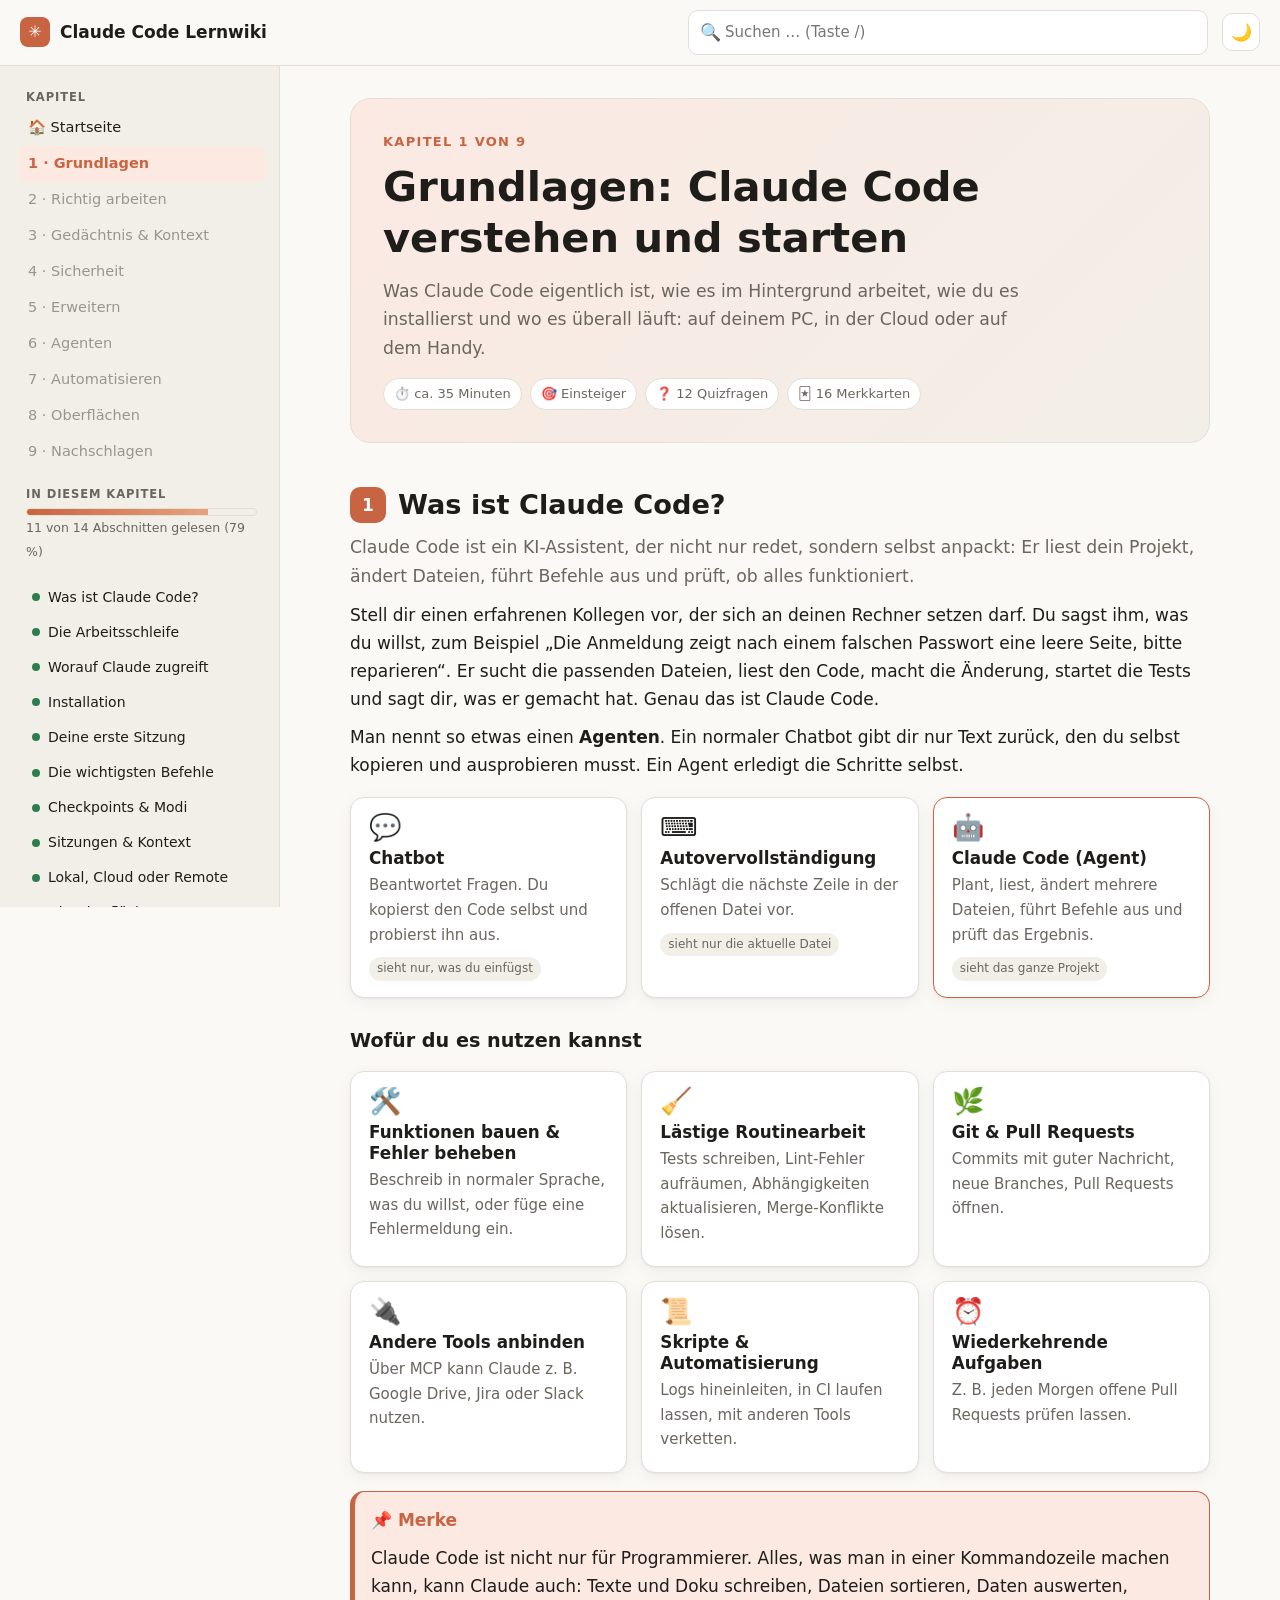
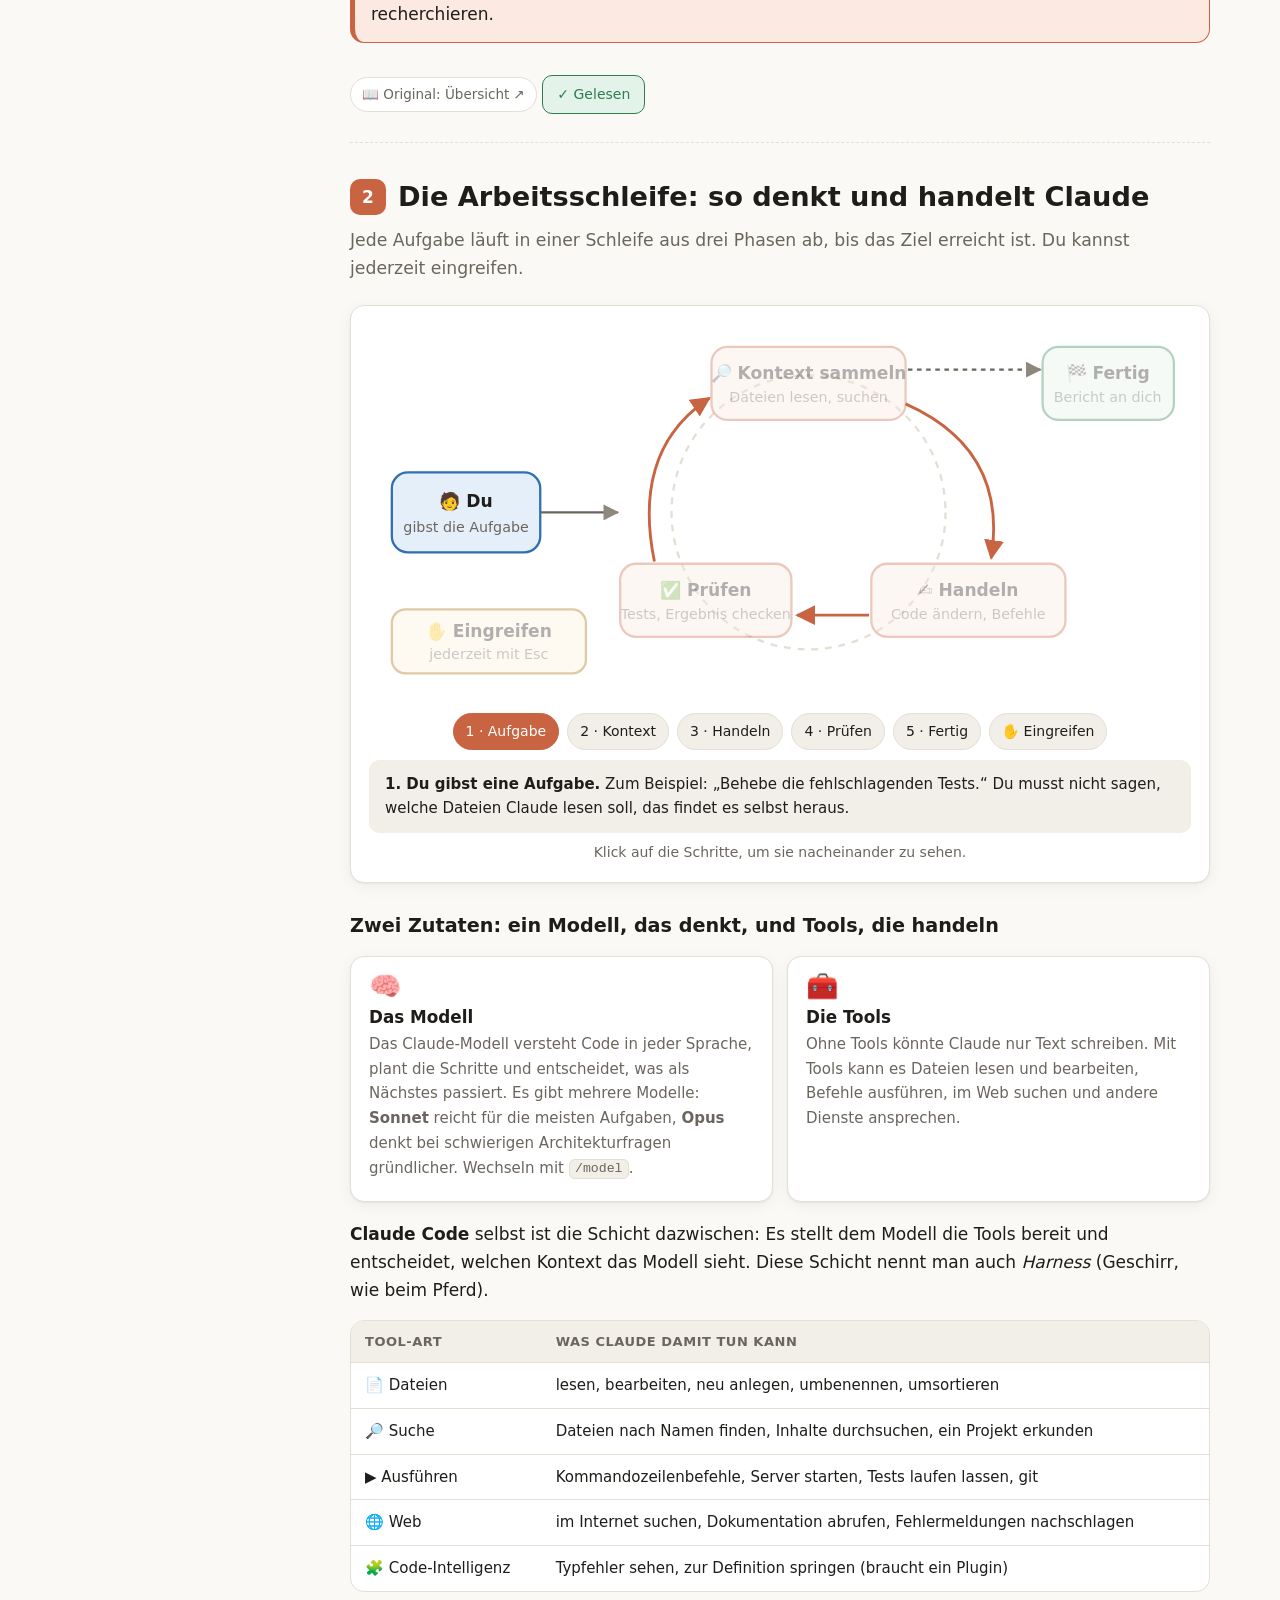
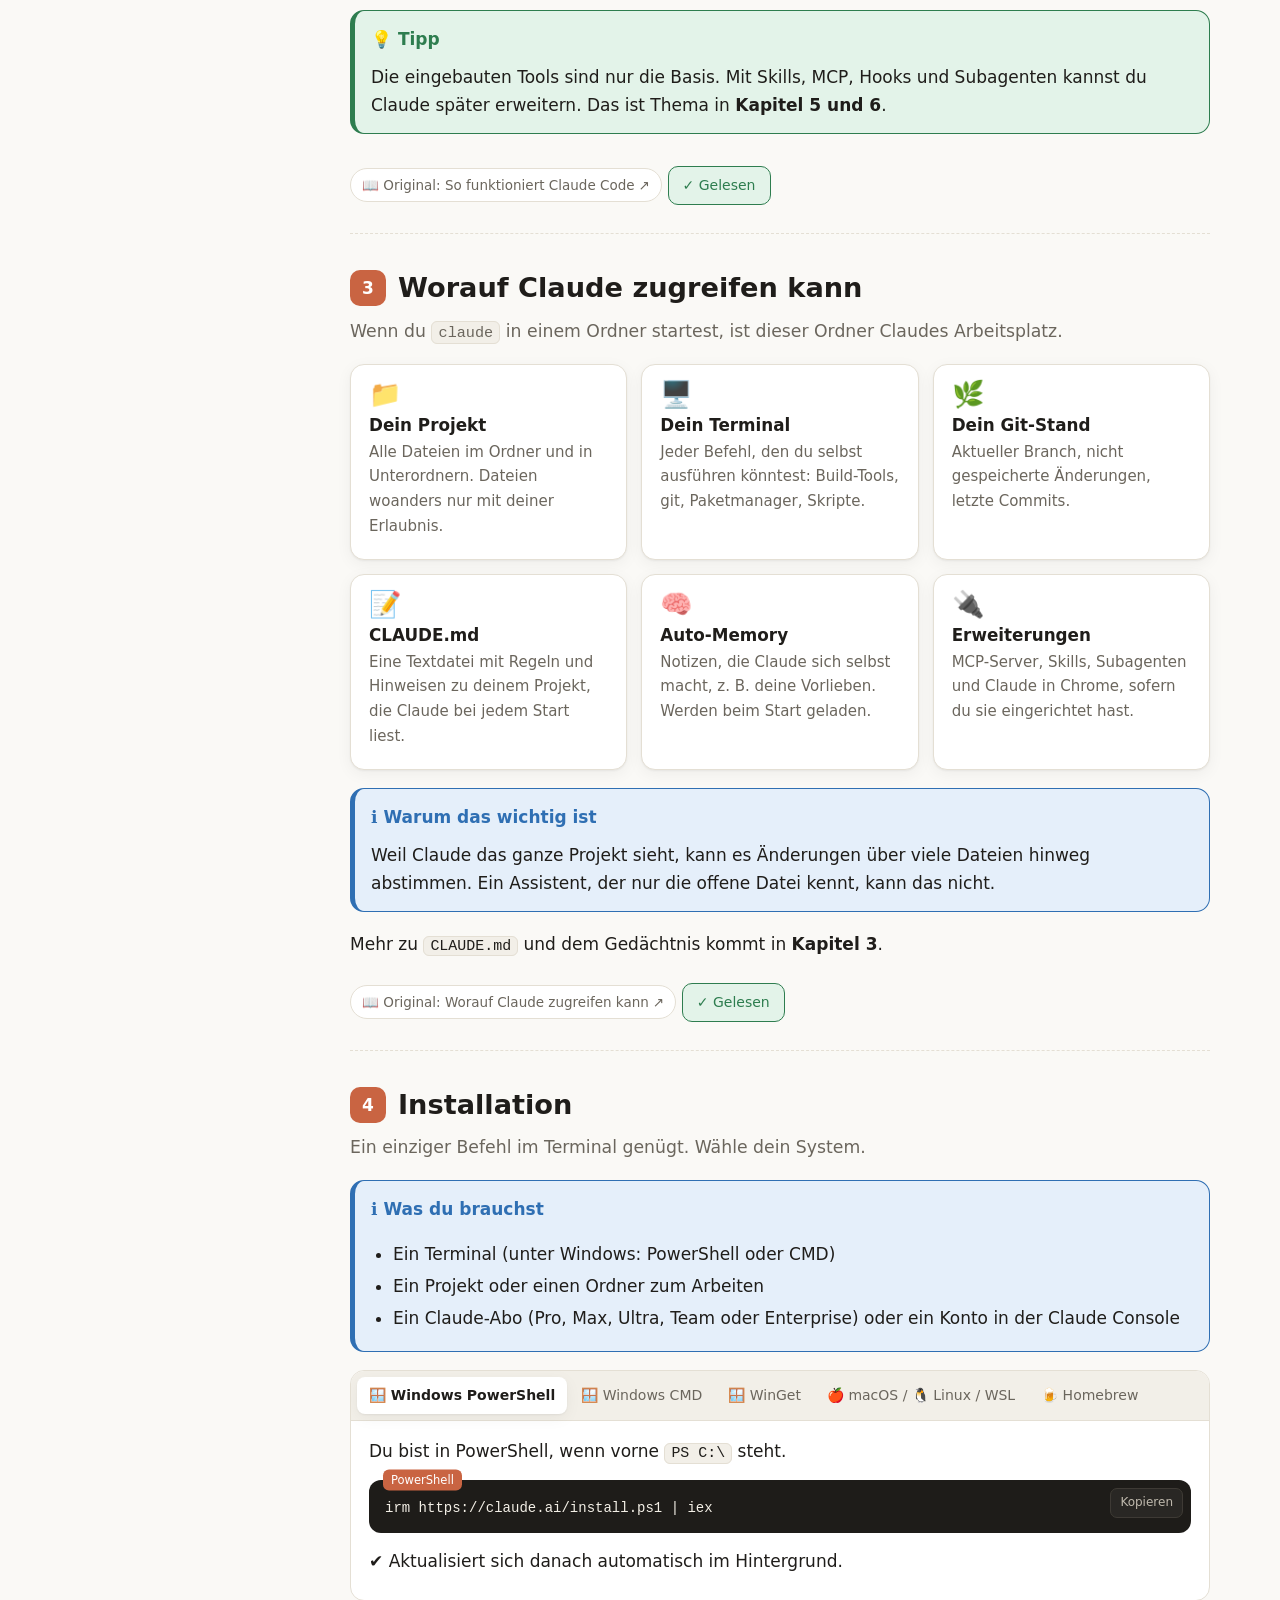
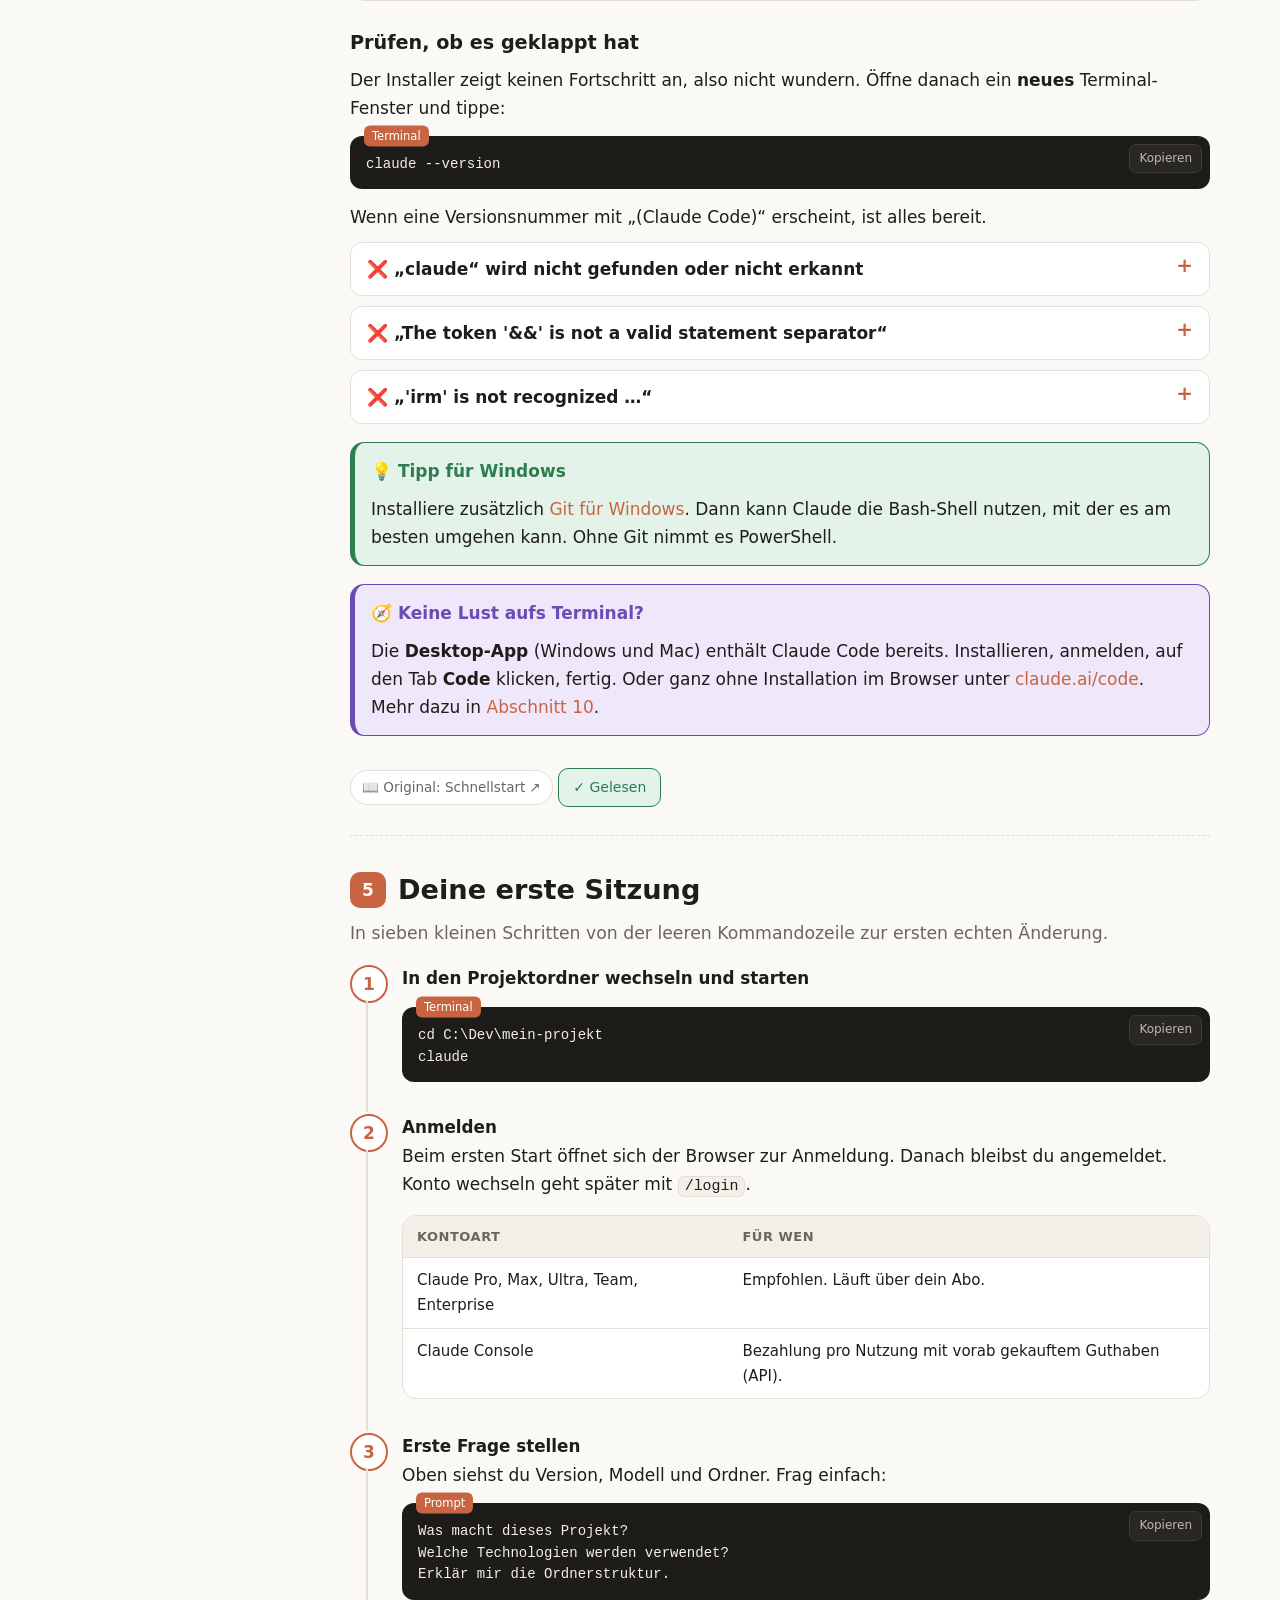
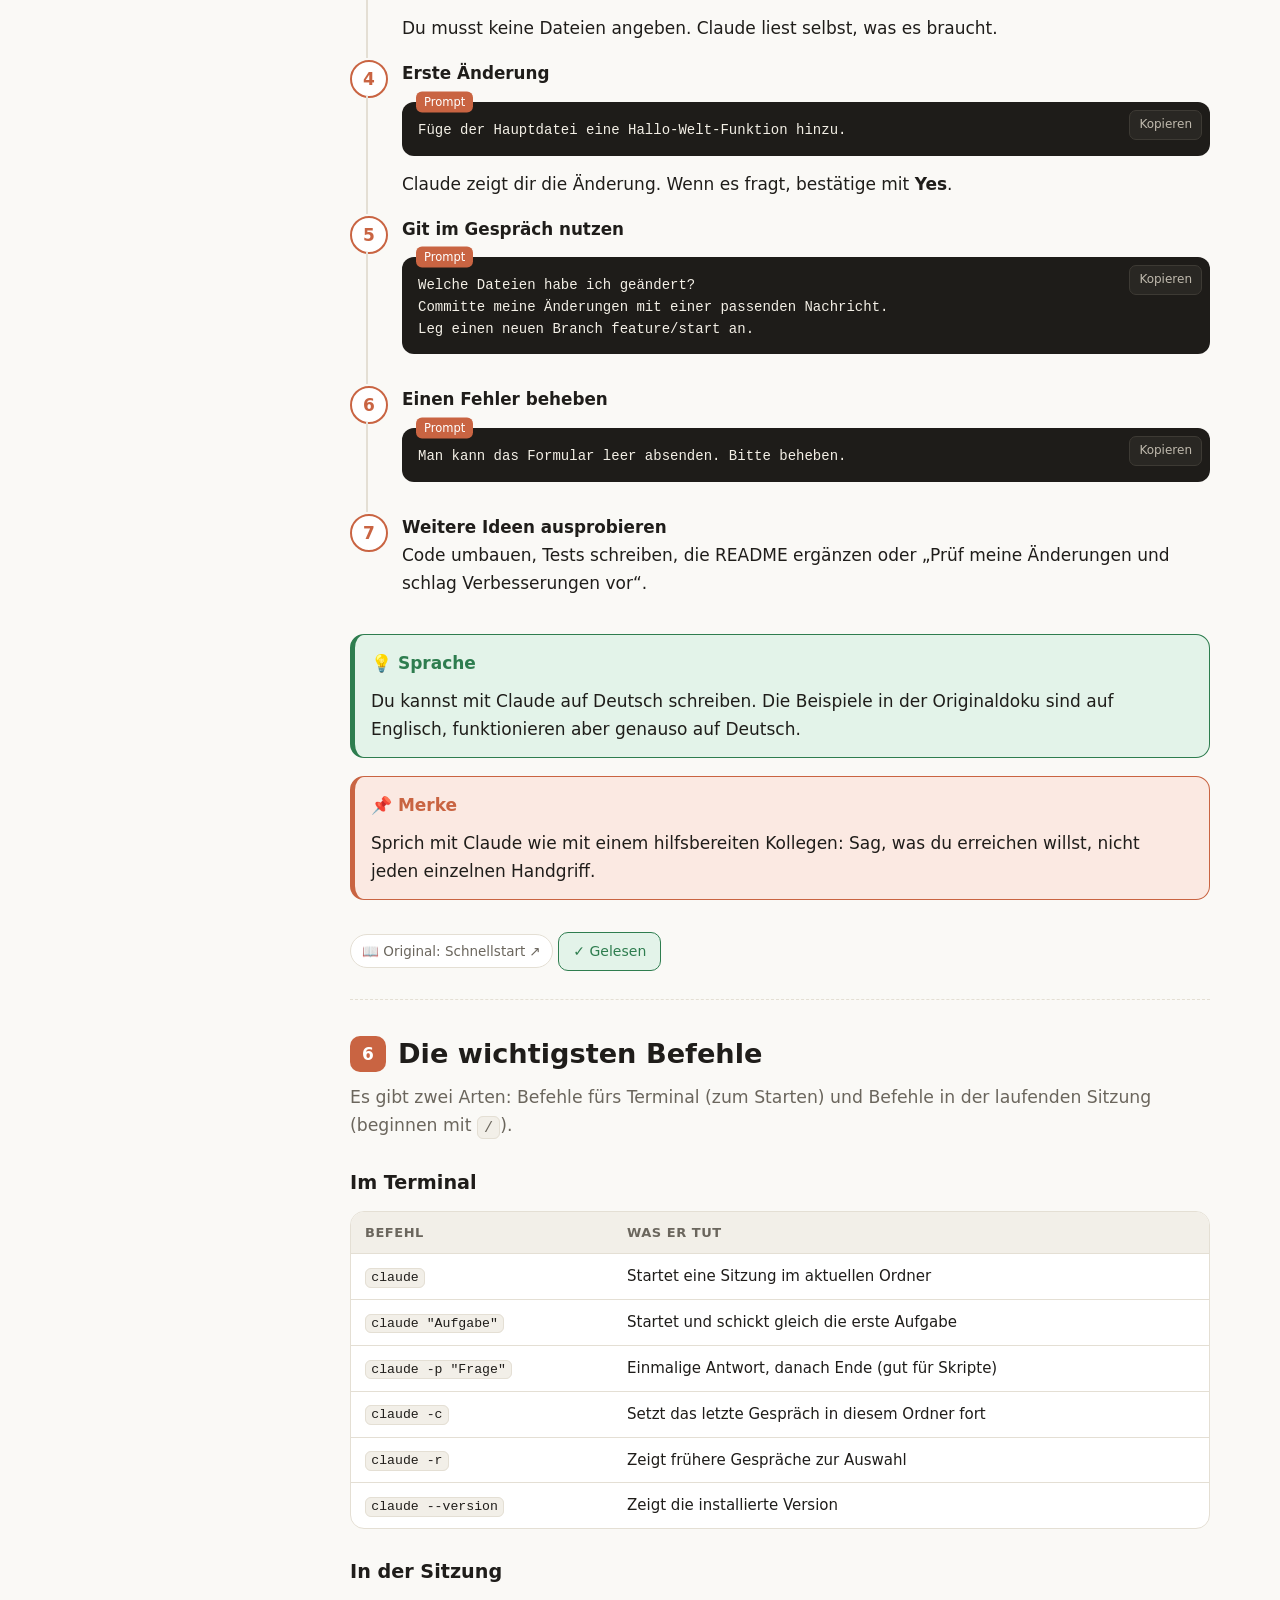
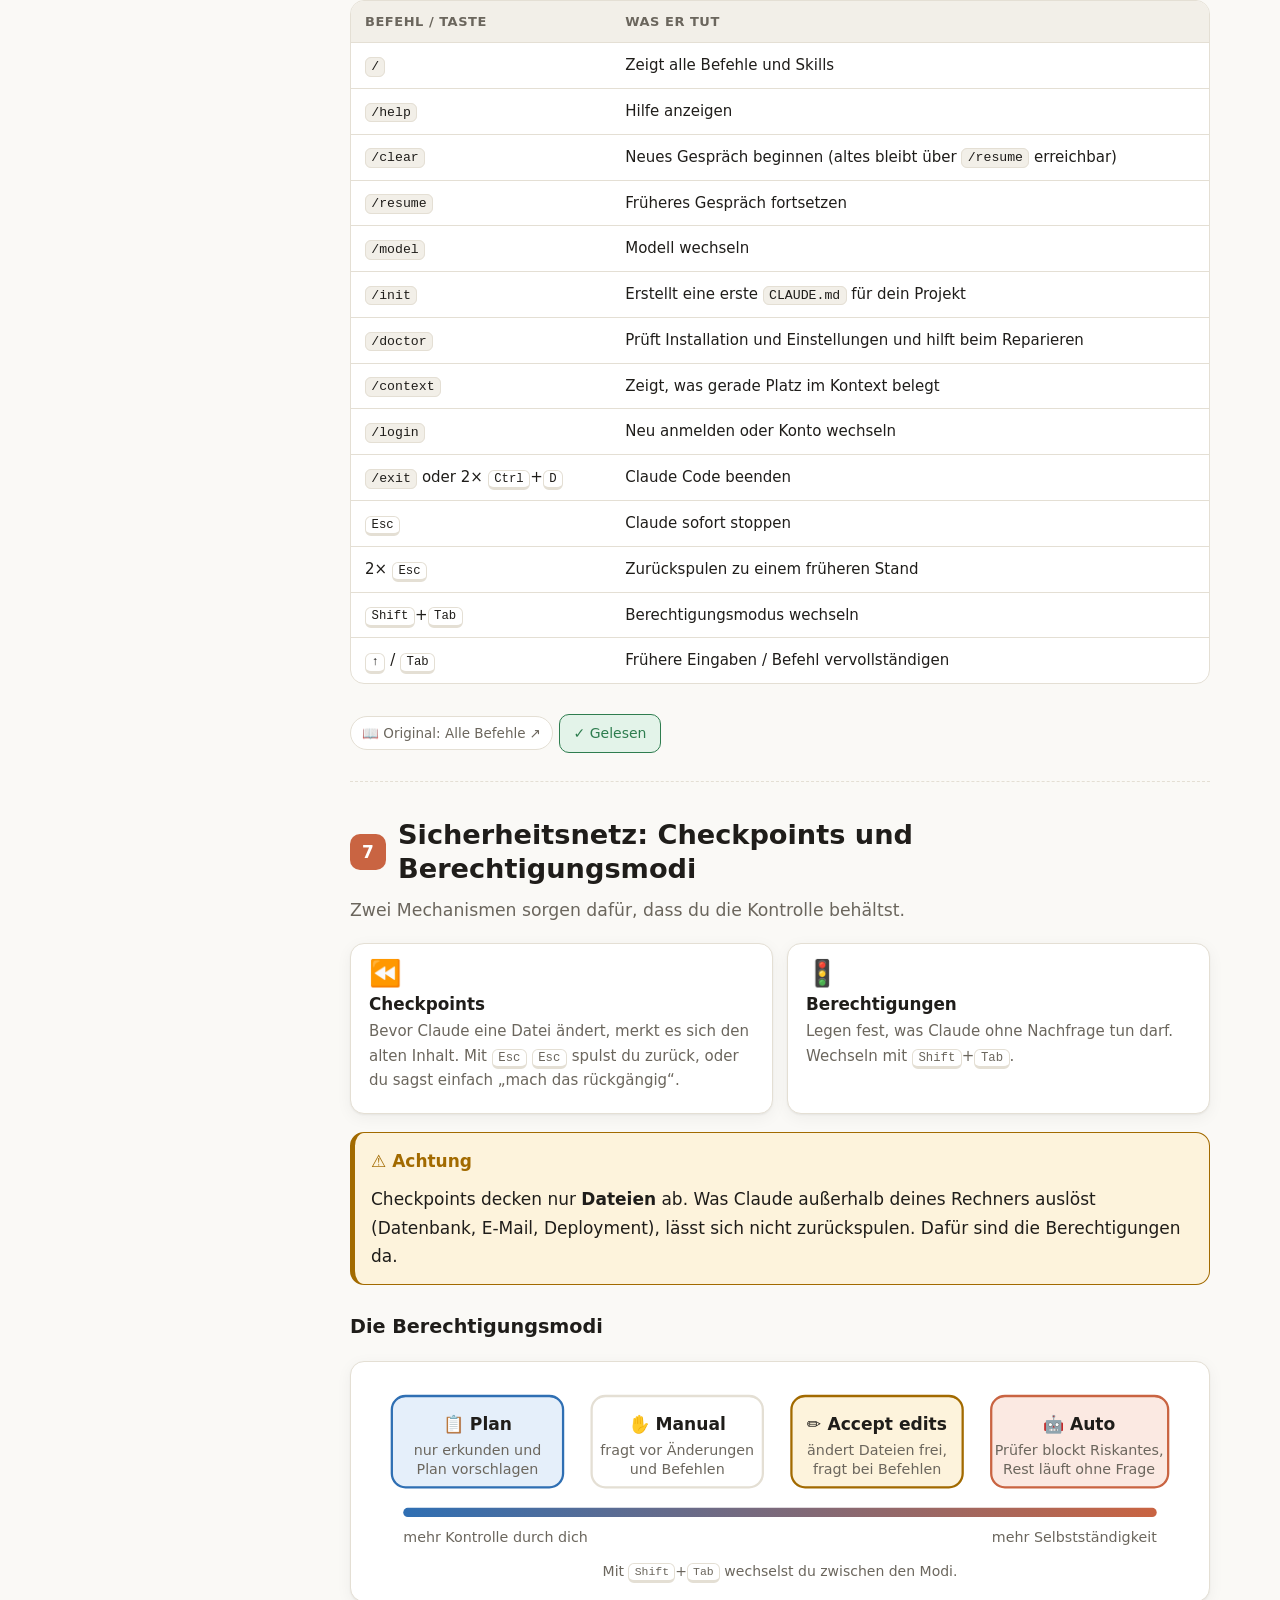
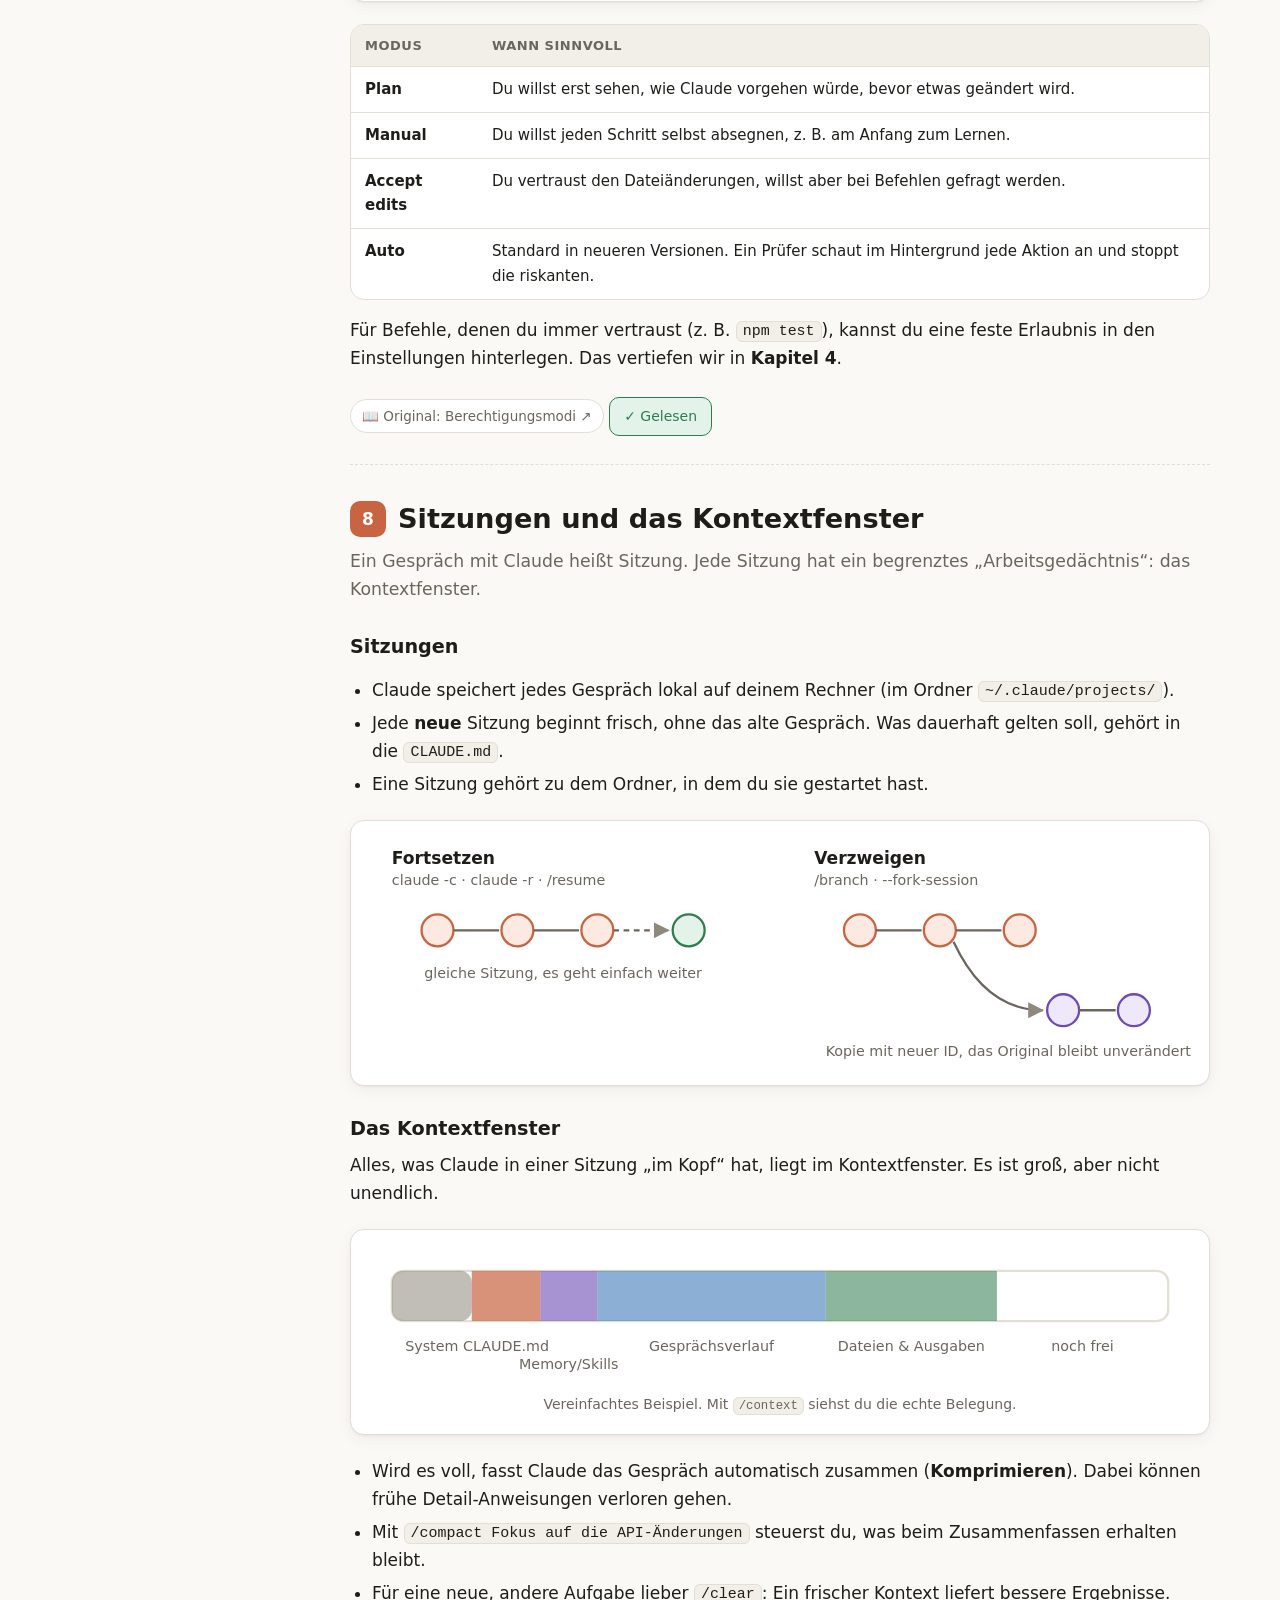
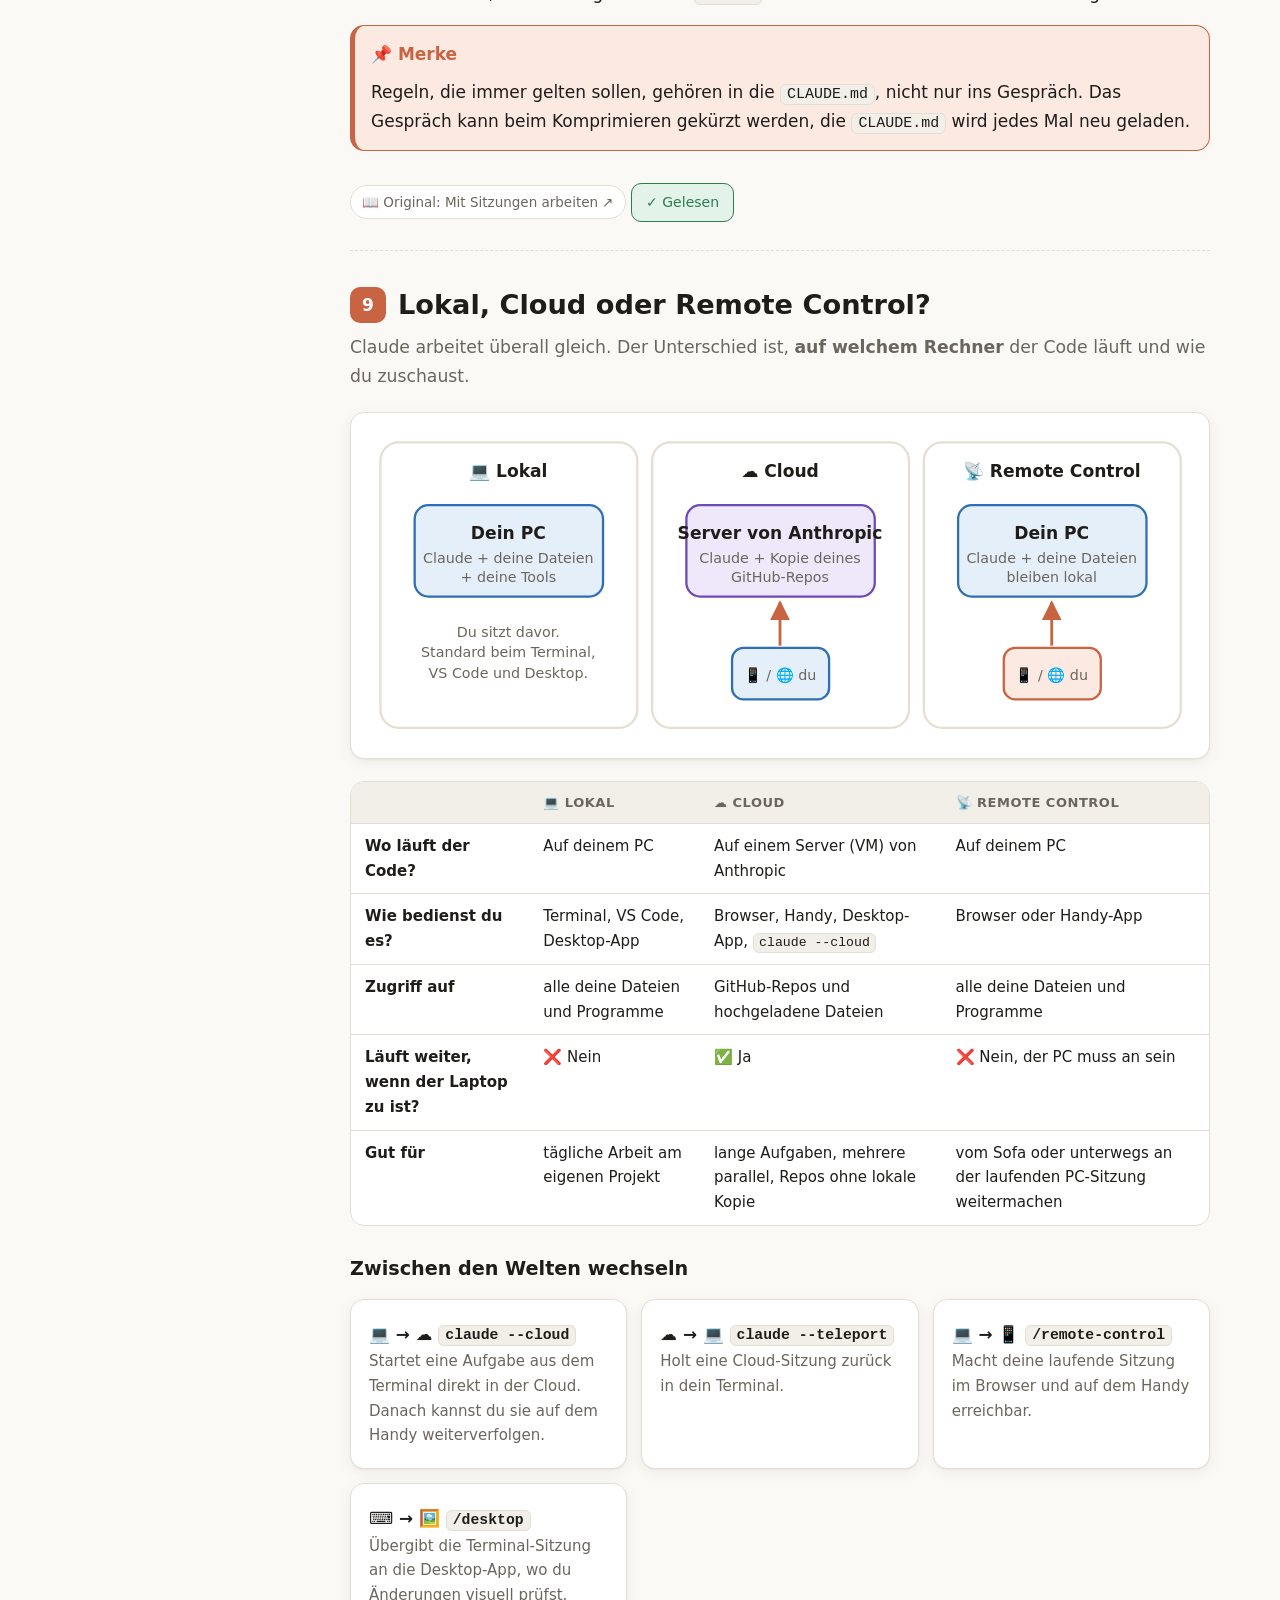
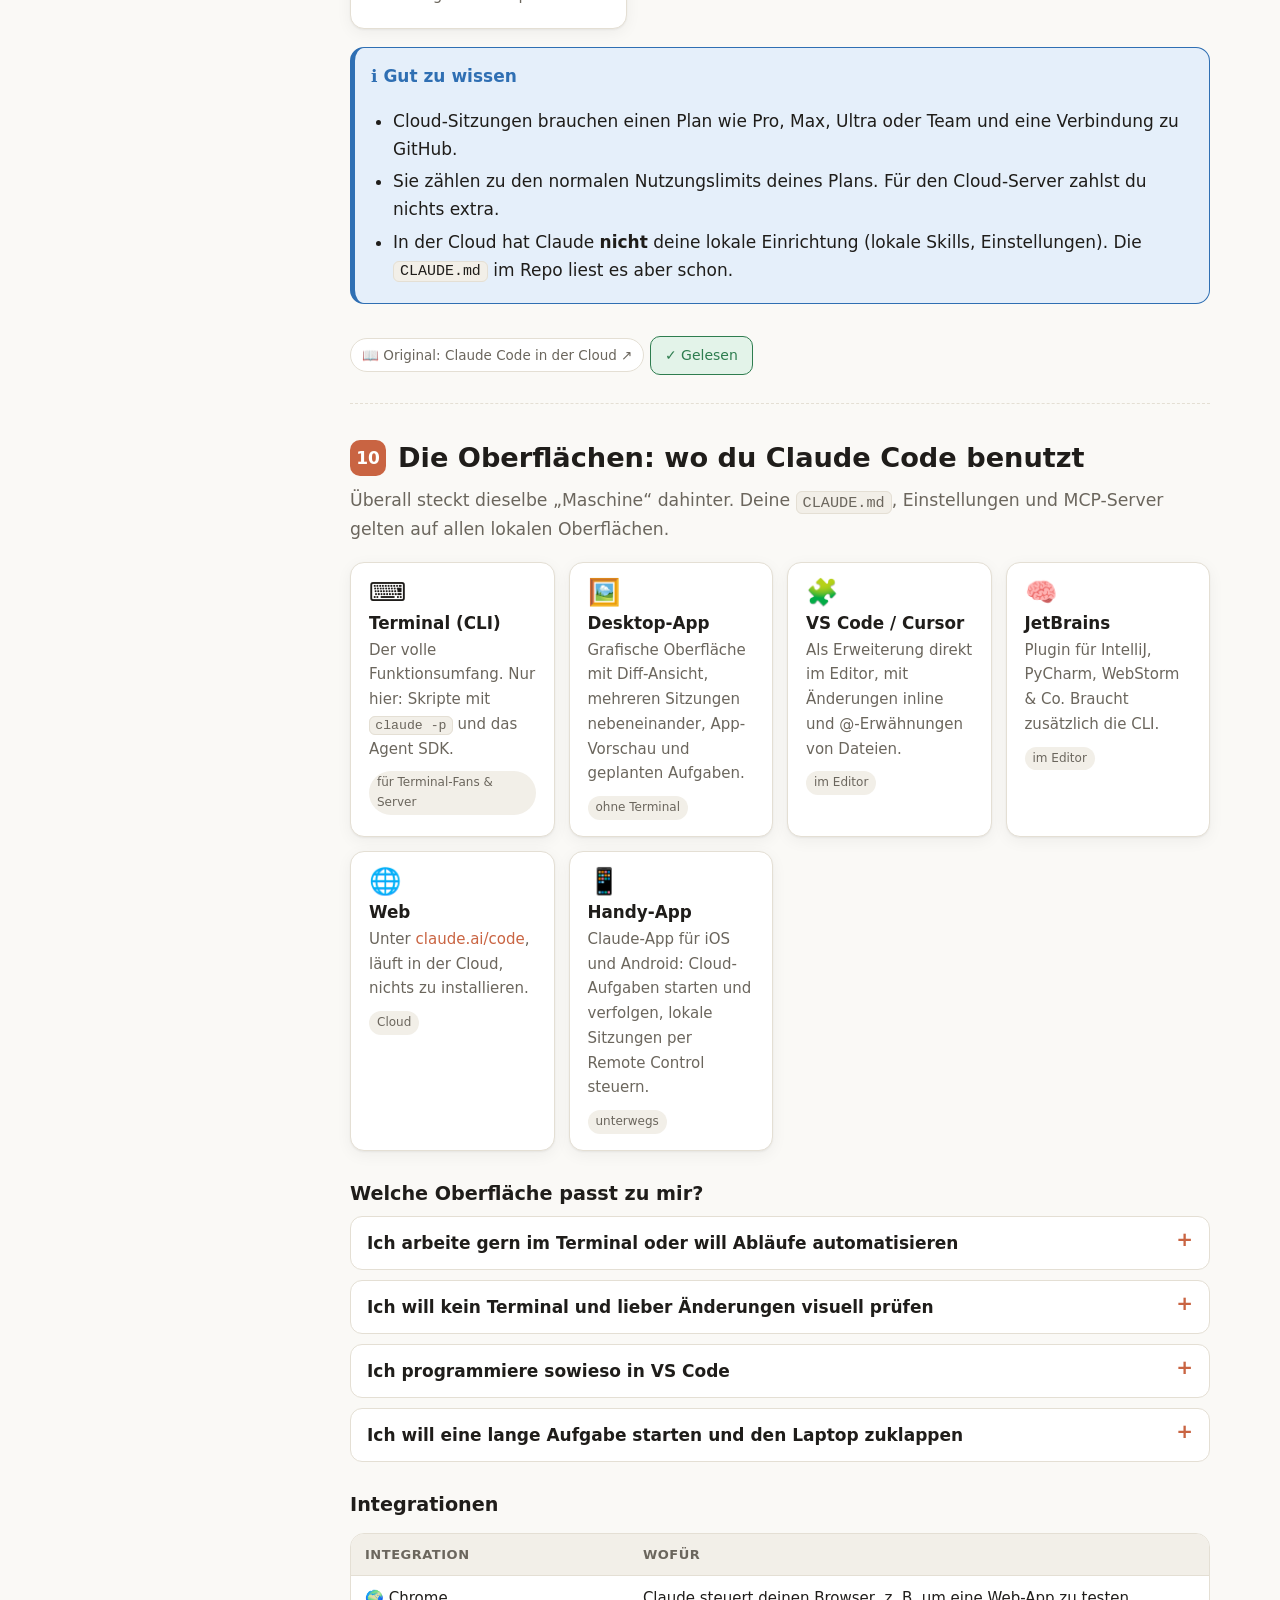
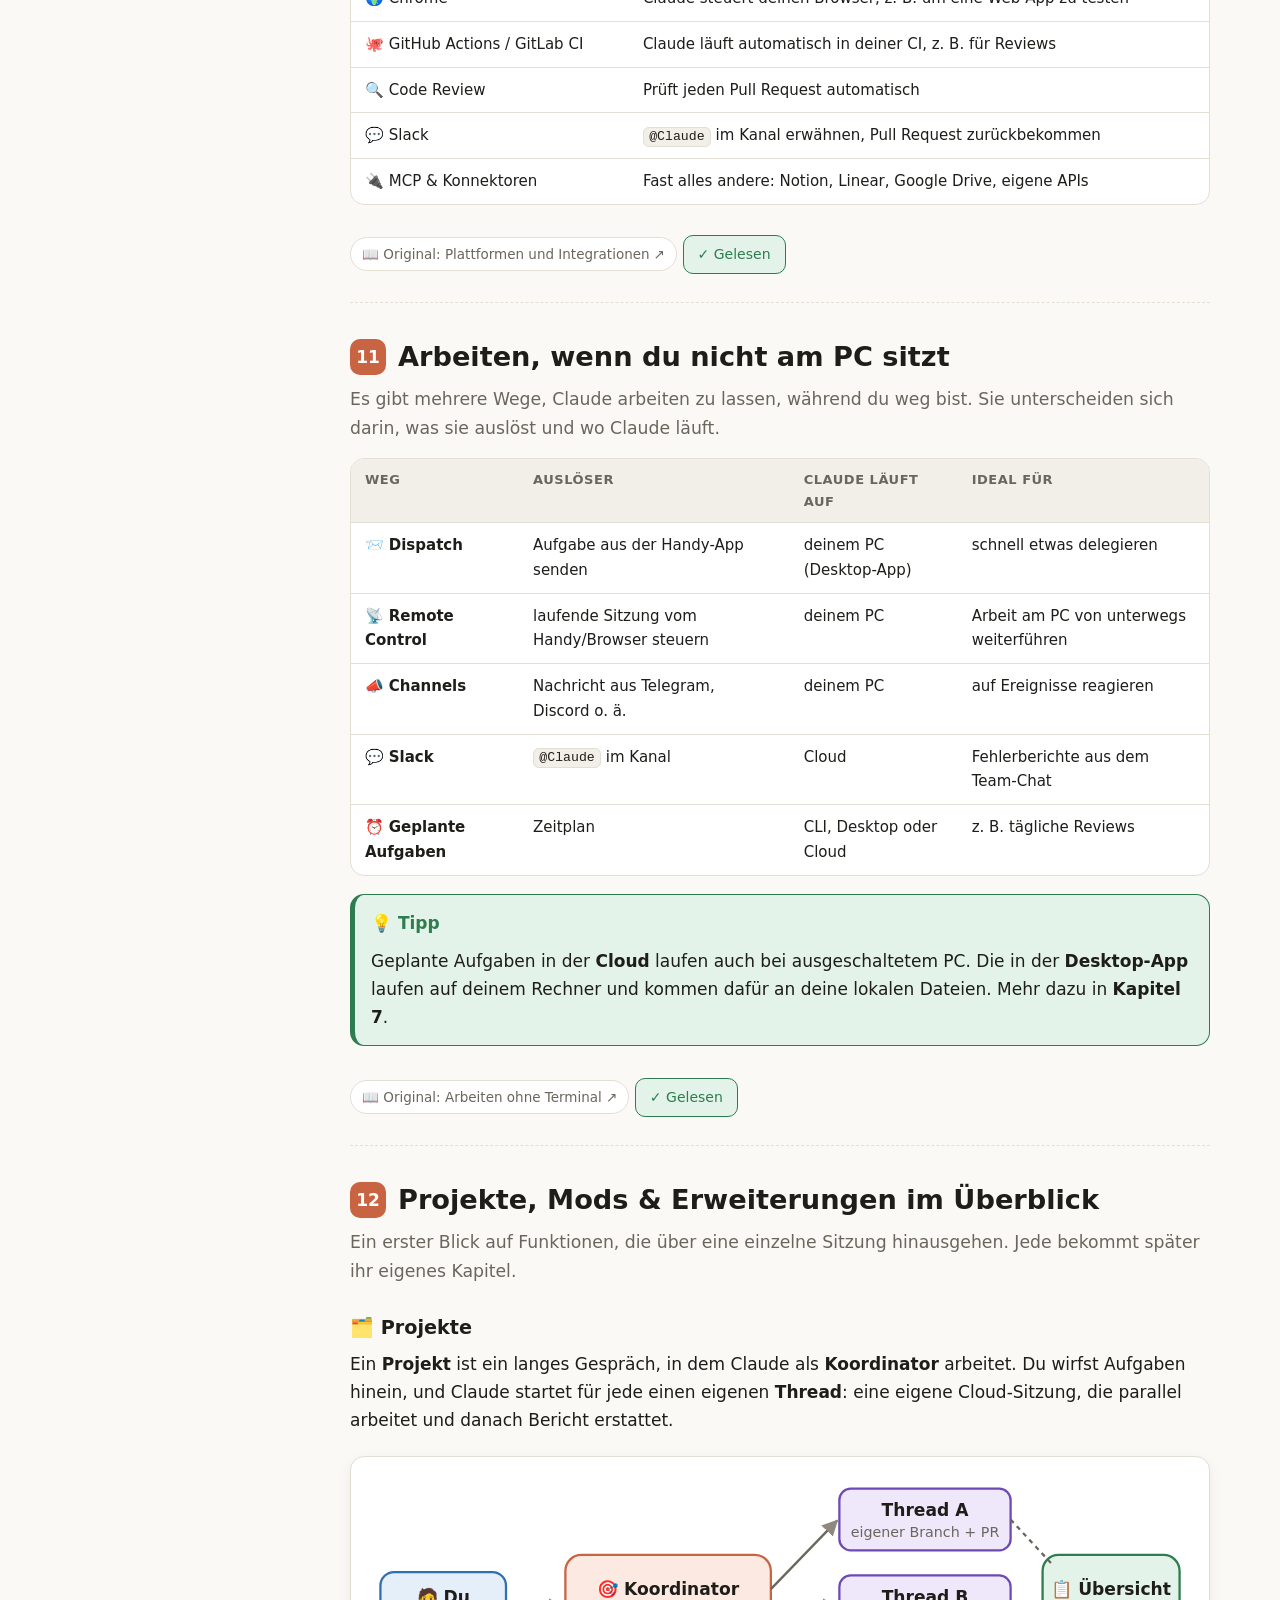
==== kapitel-1.html @ b285b8fd "feat: lernseite mit kapitel 1 veröffentlichen Co-Authored-By: Claude Opus 5.5 <noreply@anthropic.com" ====
<!DOCTYPE html>
<html lang="de">
<head>
<meta charset="utf-8">
<meta name="viewport" content="width=device-width, initial-scale=1">
<title>Kapitel 1 · Grundlagen – Claude Code Lernwiki</title>
<meta name="description" content="Was Claude Code ist, wie es arbeitet, wie du es installierst und wo es läuft: lokal, in der Cloud oder per Remote Control.">
<link rel="stylesheet" href="assets/style.css">
<script>try{var t=JSON.parse(localStorage.getItem("ccwiki:theme"));if(t)document.documentElement.setAttribute("data-theme",t);}catch(e){}</script>
</head>
<body data-page="kapitel-1">

<!-- ===================== Kopfzeile ===================== -->
<header class="topbar">
  <button class="icon-btn menu-btn" id="menu-toggle" aria-label="Menü">☰</button>
  <a class="brand" href="index.html"><span class="logo">✳</span><span class="txt">Claude Code Lernwiki</span></a>
  <div class="search-wrap">
    <span class="icon">🔍</span>
    <input id="search" type="search" placeholder="Suchen … (Taste /)" autocomplete="off" aria-label="Suchen">
    <div class="search-results" id="search-results"></div>
  </div>
  <button class="icon-btn" id="theme-toggle" aria-label="Hell/Dunkel umschalten">🌙</button>
</header>

<div class="layout">
<!-- ===================== Seitenleiste ===================== -->
<nav class="sidebar">
  <h4>Kapitel</h4>
  <a href="index.html">🏠 Startseite</a>
  <a href="kapitel-1.html" class="current">1 · Grundlagen</a>
  <a class="disabled">2 · Richtig arbeiten</a>
  <a class="disabled">3 · Gedächtnis &amp; Kontext</a>
  <a class="disabled">4 · Sicherheit</a>
  <a class="disabled">5 · Erweitern</a>
  <a class="disabled">6 · Agenten</a>
  <a class="disabled">7 · Automatisieren</a>
  <a class="disabled">8 · Oberflächen</a>
  <a class="disabled">9 · Nachschlagen</a>

  <h4>In diesem Kapitel</h4>
  <div class="progress"><div class="bar"><span></span></div><small></small></div>
  <div class="toc">
    <a href="#was-ist"><span class="dot"></span>Was ist Claude Code?</a>
    <a href="#schleife"><span class="dot"></span>Die Arbeitsschleife</a>
    <a href="#zugriff"><span class="dot"></span>Worauf Claude zugreift</a>
    <a href="#installation"><span class="dot"></span>Installation</a>
    <a href="#erste-sitzung"><span class="dot"></span>Deine erste Sitzung</a>
    <a href="#befehle"><span class="dot"></span>Die wichtigsten Befehle</a>
    <a href="#sicherheit"><span class="dot"></span>Checkpoints &amp; Modi</a>
    <a href="#sitzungen"><span class="dot"></span>Sitzungen &amp; Kontext</a>
    <a href="#lokal-cloud"><span class="dot"></span>Lokal, Cloud oder Remote</a>
    <a href="#plattformen"><span class="dot"></span>Die Oberflächen</a>
    <a href="#unterwegs"><span class="dot"></span>Arbeiten von unterwegs</a>
    <a href="#projekte-mods"><span class="dot"></span>Projekte, Mods &amp; mehr</a>
    <a href="#tipps"><span class="dot"></span>Tipps für den Start</a>
    <a href="#faq"><span class="dot"></span>Häufige Fragen</a>
    <a href="#quiz-sec"><span class="dot"></span>Quiz</a>
    <a href="#karten"><span class="dot"></span>Merkkarten</a>
  </div>
  <h4>Fortschritt</h4>
  <a href="#" id="reset-progress" onclick="return false">↺ Fortschritt zurücksetzen</a>
</nav>

<!-- ===================== Inhalt ===================== -->
<main>
<div class="content">

<div class="hero">
  <div class="kicker">Kapitel 1 von 9</div>
  <h1>Grundlagen: Claude Code verstehen und starten</h1>
  <p>Was Claude Code eigentlich ist, wie es im Hintergrund arbeitet, wie du es installierst und wo es überall läuft: auf deinem PC, in der Cloud oder auf dem Handy.</p>
  <div class="meta">
    <span class="chip">⏱️ ca. 35 Minuten</span>
    <span class="chip">🎯 Einsteiger</span>
    <span class="chip">❓ 12 Quizfragen</span>
    <span class="chip">🃏 16 Merkkarten</span>
  </div>
</div>

<!-- ============ 1 ============ -->
<section class="lesson" id="was-ist" data-keywords="agent assistent ki chatbot definition überblick">
  <div class="sec-head"><span class="sec-num">1</span><h2>Was ist Claude Code?</h2></div>
  <p class="lead">Claude Code ist ein KI-Assistent, der nicht nur redet, sondern selbst anpackt: Er liest dein Projekt, ändert Dateien, führt Befehle aus und prüft, ob alles funktioniert.</p>

  <p>Stell dir einen erfahrenen Kollegen vor, der sich an deinen Rechner setzen darf. Du sagst ihm, was du willst, zum Beispiel „Die Anmeldung zeigt nach einem falschen Passwort eine leere Seite, bitte reparieren“. Er sucht die passenden Dateien, liest den Code, macht die Änderung, startet die Tests und sagt dir, was er gemacht hat. Genau das ist Claude Code.</p>
  <p>Man nennt so etwas einen <strong>Agenten</strong>. Ein normaler Chatbot gibt dir nur Text zurück, den du selbst kopieren und ausprobieren musst. Ein Agent erledigt die Schritte selbst.</p>

  <div class="grid c3">
    <div class="card"><div class="emoji">💬</div><h4>Chatbot</h4><p>Beantwortet Fragen. Du kopierst den Code selbst und probierst ihn aus.</p><span class="tag">sieht nur, was du einfügst</span></div>
    <div class="card"><div class="emoji">⌨️</div><h4>Autovervollständigung</h4><p>Schlägt die nächste Zeile in der offenen Datei vor.</p><span class="tag">sieht nur die aktuelle Datei</span></div>
    <div class="card" style="border-color:var(--accent)"><div class="emoji">🤖</div><h4>Claude Code (Agent)</h4><p>Plant, liest, ändert mehrere Dateien, führt Befehle aus und prüft das Ergebnis.</p><span class="tag">sieht das ganze Projekt</span></div>
  </div>

  <h3>Wofür du es nutzen kannst</h3>
  <div class="grid c2">
    <div class="card"><div class="emoji">🛠️</div><h4>Funktionen bauen &amp; Fehler beheben</h4><p>Beschreib in normaler Sprache, was du willst, oder füge eine Fehlermeldung ein.</p></div>
    <div class="card"><div class="emoji">🧹</div><h4>Lästige Routinearbeit</h4><p>Tests schreiben, Lint-Fehler aufräumen, Abhängigkeiten aktualisieren, Merge-Konflikte lösen.</p></div>
    <div class="card"><div class="emoji">🌿</div><h4>Git &amp; Pull Requests</h4><p>Commits mit guter Nachricht, neue Branches, Pull Requests öffnen.</p></div>
    <div class="card"><div class="emoji">🔌</div><h4>Andere Tools anbinden</h4><p>Über MCP kann Claude z. B. Google Drive, Jira oder Slack nutzen.</p></div>
    <div class="card"><div class="emoji">📜</div><h4>Skripte &amp; Automatisierung</h4><p>Logs hineinleiten, in CI laufen lassen, mit anderen Tools verketten.</p></div>
    <div class="card"><div class="emoji">⏰</div><h4>Wiederkehrende Aufgaben</h4><p>Z. B. jeden Morgen offene Pull Requests prüfen lassen.</p></div>
  </div>

  <div class="box merke"><div class="box-title">📌 Merke</div>
    <p>Claude Code ist nicht nur für Programmierer. Alles, was man in einer Kommandozeile machen kann, kann Claude auch: Texte und Doku schreiben, Dateien sortieren, Daten auswerten, recherchieren.</p>
  </div>
  <a class="source" href="https://code.claude.com/docs/de/overview" target="_blank" rel="noopener">📖 Original: Übersicht ↗</a>
</section>

<!-- ============ 2 ============ -->
<section class="lesson" id="schleife" data-keywords="agentic loop agentische schleife kontext handeln prüfen modell tools harness sonnet opus">
  <div class="sec-head"><span class="sec-num">2</span><h2>Die Arbeitsschleife: so denkt und handelt Claude</h2></div>
  <p class="lead">Jede Aufgabe läuft in einer Schleife aus drei Phasen ab, bis das Ziel erreicht ist. Du kannst jederzeit eingreifen.</p>

  <figure class="diagram" data-stepper>
    <svg viewBox="0 0 720 330" role="img" aria-label="Diagramm der Arbeitsschleife">
      <defs>
        <marker id="ah" viewBox="0 0 10 10" refX="9" refY="5" markerWidth="7" markerHeight="7" orient="auto-start-reverse"><path d="M0,0 L10,5 L0,10 z" fill="#c96442"/></marker>
        <marker id="ahg" viewBox="0 0 10 10" refX="9" refY="5" markerWidth="7" markerHeight="7" orient="auto-start-reverse"><path d="M0,0 L10,5 L0,10 z" fill="#8f897d"/></marker>
      </defs>
      <!-- Du -->
      <g data-node="prompt">
        <rect x="20" y="130" width="130" height="70" rx="14" class="svg-blue"/>
        <text x="85" y="160" text-anchor="middle" class="svg-t">🧑 Du</text>
        <text x="85" y="182" text-anchor="middle" class="svg-s">gibst die Aufgabe</text>
      </g>
      <path d="M150 165 L218 165" class="svg-arrow" marker-end="url(#ahg)"/>
      <!-- Kreis -->
      <circle cx="385" cy="165" r="120" fill="none" stroke="var(--line)" stroke-width="2" stroke-dasharray="6 6"/>
      <g data-node="kontext">
        <rect x="300" y="20" width="170" height="64" rx="14" class="svg-accent"/>
        <text x="385" y="48" text-anchor="middle" class="svg-t">🔎 Kontext sammeln</text>
        <text x="385" y="68" text-anchor="middle" class="svg-s">Dateien lesen, suchen</text>
      </g>
      <g data-node="handeln">
        <rect x="440" y="210" width="170" height="64" rx="14" class="svg-accent"/>
        <text x="525" y="238" text-anchor="middle" class="svg-t">✍️ Handeln</text>
        <text x="525" y="258" text-anchor="middle" class="svg-s">Code ändern, Befehle</text>
      </g>
      <g data-node="pruefen">
        <rect x="220" y="210" width="150" height="64" rx="14" class="svg-accent"/>
        <text x="295" y="238" text-anchor="middle" class="svg-t">✅ Prüfen</text>
        <text x="295" y="258" text-anchor="middle" class="svg-s">Tests, Ergebnis checken</text>
      </g>
      <path d="M470 70 Q560 110 545 205" class="svg-arrow-accent" marker-end="url(#ah)"/>
      <path d="M438 255 L375 255" class="svg-arrow-accent" marker-end="url(#ah)"/>
      <path d="M250 208 Q230 110 298 65" class="svg-arrow-accent" marker-end="url(#ah)"/>
      <!-- Fertig -->
      <g data-node="fertig">
        <rect x="590" y="20" width="115" height="64" rx="14" class="svg-green"/>
        <text x="647" y="48" text-anchor="middle" class="svg-t">🏁 Fertig</text>
        <text x="647" y="68" text-anchor="middle" class="svg-s">Bericht an dich</text>
      </g>
      <path d="M472 40 L588 40" class="svg-arrow" stroke-dasharray="4 4" marker-end="url(#ahg)"/>
      <!-- Eingreifen -->
      <g data-node="esc">
        <rect x="20" y="250" width="170" height="56" rx="12" class="svg-yellow"/>
        <text x="105" y="274" text-anchor="middle" class="svg-t">✋ Eingreifen</text>
        <text x="105" y="293" text-anchor="middle" class="svg-s">jederzeit mit Esc</text>
      </g>
    </svg>
    <div class="loop-steps">
      <button type="button" data-step="prompt" data-text="<b>1. Du gibst eine Aufgabe.</b> Zum Beispiel: „Behebe die fehlschlagenden Tests.“ Du musst nicht sagen, welche Dateien Claude lesen soll, das findet es selbst heraus.">1 · Aufgabe</button>
      <button type="button" data-step="kontext" data-text="<b>2. Kontext sammeln.</b> Claude startet die Tests, liest die Fehlermeldung, sucht die passenden Dateien und liest sie, um den Code zu verstehen.">2 · Kontext</button>
      <button type="button" data-step="handeln" data-text="<b>3. Handeln.</b> Claude bearbeitet die Dateien, um das Problem zu beheben. Je nach Modus fragt es dich vorher um Erlaubnis.">3 · Handeln</button>
      <button type="button" data-step="pruefen" data-text="<b>4. Prüfen.</b> Claude startet die Tests erneut. Schlagen sie noch fehl, beginnt die Schleife von vorn, mit dem, was es gerade gelernt hat.">4 · Prüfen</button>
      <button type="button" data-step="fertig" data-text="<b>5. Fertig.</b> Wenn alles passt, fasst Claude zusammen, was es gemacht hat. Eine reine Frage braucht oft nur Phase 2, ein Umbau dagegen viele Runden.">5 · Fertig</button>
      <button type="button" data-step="esc" data-text="<b>Du bist Teil der Schleife.</b> Mit <kbd>Esc</kbd> stoppst du Claude sofort. Oder du tippst einfach eine Korrektur und drückst <kbd>Enter</kbd>: Claude liest sie nach dem aktuellen Schritt und passt sich an.">✋ Eingreifen</button>
    </div>
    <div class="loop-explain"></div>
    <figcaption>Klick auf die Schritte, um sie nacheinander zu sehen.</figcaption>
  </figure>

  <h3>Zwei Zutaten: ein Modell, das denkt, und Tools, die handeln</h3>
  <div class="grid c2">
    <div class="card"><div class="emoji">🧠</div><h4>Das Modell</h4><p>Das Claude-Modell versteht Code in jeder Sprache, plant die Schritte und entscheidet, was als Nächstes passiert. Es gibt mehrere Modelle: <b>Sonnet</b> reicht für die meisten Aufgaben, <b>Opus</b> denkt bei schwierigen Architekturfragen gründlicher. Wechseln mit <code>/model</code>.</p></div>
    <div class="card"><div class="emoji">🧰</div><h4>Die Tools</h4><p>Ohne Tools könnte Claude nur Text schreiben. Mit Tools kann es Dateien lesen und bearbeiten, Befehle ausführen, im Web suchen und andere Dienste ansprechen.</p></div>
  </div>
  <p><strong>Claude Code</strong> selbst ist die Schicht dazwischen: Es stellt dem Modell die Tools bereit und entscheidet, welchen Kontext das Modell sieht. Diese Schicht nennt man auch <em>Harness</em> (Geschirr, wie beim Pferd).</p>

  <div class="table-wrap"><table>
    <tr><th>Tool-Art</th><th>Was Claude damit tun kann</th></tr>
    <tr><td>📄 Dateien</td><td>lesen, bearbeiten, neu anlegen, umbenennen, umsortieren</td></tr>
    <tr><td>🔎 Suche</td><td>Dateien nach Namen finden, Inhalte durchsuchen, ein Projekt erkunden</td></tr>
    <tr><td>▶️ Ausführen</td><td>Kommandozeilenbefehle, Server starten, Tests laufen lassen, git</td></tr>
    <tr><td>🌐 Web</td><td>im Internet suchen, Dokumentation abrufen, Fehlermeldungen nachschlagen</td></tr>
    <tr><td>🧩 Code-Intelligenz</td><td>Typfehler sehen, zur Definition springen (braucht ein Plugin)</td></tr>
  </table></div>

  <div class="box tipp"><div class="box-title">💡 Tipp</div>
    <p>Die eingebauten Tools sind nur die Basis. Mit Skills, MCP, Hooks und Subagenten kannst du Claude später erweitern. Das ist Thema in <b>Kapitel 5 und 6</b>.</p>
  </div>
  <a class="source" href="https://code.claude.com/docs/de/how-claude-code-works" target="_blank" rel="noopener">📖 Original: So funktioniert Claude Code ↗</a>
</section>

<!-- ============ 3 ============ -->
<section class="lesson" id="zugriff" data-keywords="zugriff projekt terminal git claude.md auto memory gedächtnis agents.md">
  <div class="sec-head"><span class="sec-num">3</span><h2>Worauf Claude zugreifen kann</h2></div>
  <p class="lead">Wenn du <code>claude</code> in einem Ordner startest, ist dieser Ordner Claudes Arbeitsplatz.</p>

  <div class="grid c2">
    <div class="card"><div class="emoji">📁</div><h4>Dein Projekt</h4><p>Alle Dateien im Ordner und in Unterordnern. Dateien woanders nur mit deiner Erlaubnis.</p></div>
    <div class="card"><div class="emoji">🖥️</div><h4>Dein Terminal</h4><p>Jeder Befehl, den du selbst ausführen könntest: Build-Tools, git, Paketmanager, Skripte.</p></div>
    <div class="card"><div class="emoji">🌿</div><h4>Dein Git-Stand</h4><p>Aktueller Branch, nicht gespeicherte Änderungen, letzte Commits.</p></div>
    <div class="card"><div class="emoji">📝</div><h4>CLAUDE.md</h4><p>Eine Textdatei mit Regeln und Hinweisen zu deinem Projekt, die Claude bei jedem Start liest.</p></div>
    <div class="card"><div class="emoji">🧠</div><h4>Auto-Memory</h4><p>Notizen, die Claude sich selbst macht, z. B. deine Vorlieben. Werden beim Start geladen.</p></div>
    <div class="card"><div class="emoji">🔌</div><h4>Erweiterungen</h4><p>MCP-Server, Skills, Subagenten und Claude in Chrome, sofern du sie eingerichtet hast.</p></div>
  </div>

  <div class="box info"><div class="box-title">ℹ️ Warum das wichtig ist</div>
    <p>Weil Claude das ganze Projekt sieht, kann es Änderungen über viele Dateien hinweg abstimmen. Ein Assistent, der nur die offene Datei kennt, kann das nicht.</p>
  </div>
  <p>Mehr zu <code>CLAUDE.md</code> und dem Gedächtnis kommt in <b>Kapitel 3</b>.</p>
  <a class="source" href="https://code.claude.com/docs/de/how-claude-code-works#worauf-claude-zugreifen-kann" target="_blank" rel="noopener">📖 Original: Worauf Claude zugreifen kann ↗</a>
</section>

<!-- ============ 4 ============ -->
<section class="lesson" id="installation" data-keywords="installieren install windows powershell cmd winget mac linux homebrew wsl path git für windows version update">
  <div class="sec-head"><span class="sec-num">4</span><h2>Installation</h2></div>
  <p class="lead">Ein einziger Befehl im Terminal genügt. Wähle dein System.</p>

  <div class="box info"><div class="box-title">ℹ️ Was du brauchst</div>
    <ul>
      <li>Ein Terminal (unter Windows: PowerShell oder CMD)</li>
      <li>Ein Projekt oder einen Ordner zum Arbeiten</li>
      <li>Ein Claude-Abo (Pro, Max, Ultra, Team oder Enterprise) oder ein Konto in der Claude Console</li>
    </ul>
  </div>

  <div class="tabs" data-group="os">
    <div class="tab-list">
      <button type="button">🪟 Windows PowerShell</button>
      <button type="button">🪟 Windows CMD</button>
      <button type="button">🪟 WinGet</button>
      <button type="button">🍎 macOS / 🐧 Linux / WSL</button>
      <button type="button">🍺 Homebrew</button>
    </div>
    <div class="tab-panel">
      <p>Du bist in PowerShell, wenn vorne <code>PS C:\</code> steht.</p>
      <div class="code"><span class="label">PowerShell</span><pre>irm https://claude.ai/install.ps1 | iex</pre></div>
      <p>✔ Aktualisiert sich danach automatisch im Hintergrund.</p>
    </div>
    <div class="tab-panel">
      <p>Du bist in CMD, wenn vorne nur <code>C:\</code> ohne „PS“ steht.</p>
      <div class="code"><span class="label">CMD</span><pre>curl -fsSL https://claude.ai/install.cmd -o install.cmd &amp;&amp; install.cmd &amp;&amp; del install.cmd</pre></div>
      <p>✔ Aktualisiert sich danach automatisch im Hintergrund.</p>
    </div>
    <div class="tab-panel">
      <div class="code"><span class="label">PowerShell</span><pre>winget install Anthropic.ClaudeCode</pre></div>
      <p>⚠ Kein automatisches Update. Ab und zu ausführen: <code>winget upgrade Anthropic.ClaudeCode</code></p>
    </div>
    <div class="tab-panel">
      <div class="code"><span class="label">Bash</span><pre>curl -fsSL https://claude.ai/install.sh | bash</pre></div>
      <p>✔ Aktualisiert sich danach automatisch im Hintergrund.</p>
    </div>
    <div class="tab-panel">
      <div class="code"><span class="label">Bash</span><pre>brew install --cask claude-code</pre></div>
      <p><code>claude-code</code> ist der stabile Kanal (etwa eine Woche hinter dem neuesten Stand), <code>claude-code@latest</code> bekommt jede neue Version sofort.<br>⚠ Kein automatisches Update: <code>brew upgrade claude-code</code></p>
    </div>
  </div>

  <h3>Prüfen, ob es geklappt hat</h3>
  <p>Der Installer zeigt keinen Fortschritt an, also nicht wundern. Öffne danach ein <b>neues</b> Terminal-Fenster und tippe:</p>
  <div class="code"><span class="label">Terminal</span><pre>claude --version</pre></div>
  <p>Wenn eine Versionsnummer mit „(Claude Code)“ erscheint, ist alles bereit.</p>

  <details class="acc"><summary>❌ „claude“ wird nicht gefunden oder nicht erkannt</summary><div class="acc-body">
    <p>Der Installationsordner ist noch nicht im <b>PATH</b>, der Liste der Orte, an denen das System nach Programmen sucht. Zuerst ein neues Terminal öffnen. Hilft das nicht, folge der Anleitung <a href="https://code.claude.com/docs/de/troubleshoot-install#command-not-found-claude-after-installation" target="_blank" rel="noopener">PATH reparieren ↗</a>.</p>
  </div></details>
  <details class="acc"><summary>❌ „The token '&amp;&amp;' is not a valid statement separator“</summary><div class="acc-body">
    <p>Du hast den CMD-Befehl in PowerShell eingegeben. Nimm den PowerShell-Befehl.</p>
  </div></details>
  <details class="acc"><summary>❌ „'irm' is not recognized …“</summary><div class="acc-body">
    <p>Umgekehrt: Du bist in CMD und hast den PowerShell-Befehl genommen. Nimm den CMD-Befehl.</p>
  </div></details>

  <div class="box tipp"><div class="box-title">💡 Tipp für Windows</div>
    <p>Installiere zusätzlich <a href="https://git-scm.com/downloads/win" target="_blank" rel="noopener">Git für Windows</a>. Dann kann Claude die Bash-Shell nutzen, mit der es am besten umgehen kann. Ohne Git nimmt es PowerShell.</p>
  </div>

  <div class="box beispiel"><div class="box-title">🧭 Keine Lust aufs Terminal?</div>
    <p>Die <b>Desktop-App</b> (Windows und Mac) enthält Claude Code bereits. Installieren, anmelden, auf den Tab <b>Code</b> klicken, fertig. Oder ganz ohne Installation im Browser unter <a href="https://claude.ai/code" target="_blank" rel="noopener">claude.ai/code</a>. Mehr dazu in <a href="#plattformen">Abschnitt 10</a>.</p>
  </div>
  <a class="source" href="https://code.claude.com/docs/de/quickstart" target="_blank" rel="noopener">📖 Original: Schnellstart ↗</a>
</section>

<!-- ============ 5 ============ -->
<section class="lesson" id="erste-sitzung" data-keywords="anmelden login erste schritte quickstart sitzung starten prompt git commit api key">
  <div class="sec-head"><span class="sec-num">5</span><h2>Deine erste Sitzung</h2></div>
  <p class="lead">In sieben kleinen Schritten von der leeren Kommandozeile zur ersten echten Änderung.</p>

  <ol class="steps">
    <li><strong>In den Projektordner wechseln und starten</strong>
      <div class="code"><span class="label">Terminal</span><pre>cd C:\Dev\mein-projekt
claude</pre></div>
    </li>
    <li><strong>Anmelden</strong>
      Beim ersten Start öffnet sich der Browser zur Anmeldung. Danach bleibst du angemeldet. Konto wechseln geht später mit <code>/login</code>.
      <div class="table-wrap"><table>
        <tr><th>Kontoart</th><th>Für wen</th></tr>
        <tr><td>Claude Pro, Max, Ultra, Team, Enterprise</td><td>Empfohlen. Läuft über dein Abo.</td></tr>
        <tr><td>Claude Console</td><td>Bezahlung pro Nutzung mit vorab gekauftem Guthaben (API).</td></tr>
      </table></div>
    </li>
    <li><strong>Erste Frage stellen</strong>
      Oben siehst du Version, Modell und Ordner. Frag einfach:
      <div class="code"><span class="label">Prompt</span><pre>Was macht dieses Projekt?
Welche Technologien werden verwendet?
Erklär mir die Ordnerstruktur.</pre></div>
      Du musst keine Dateien angeben. Claude liest selbst, was es braucht.
    </li>
    <li><strong>Erste Änderung</strong>
      <div class="code"><span class="label">Prompt</span><pre>Füge der Hauptdatei eine Hallo-Welt-Funktion hinzu.</pre></div>
      Claude zeigt dir die Änderung. Wenn es fragt, bestätige mit <b>Yes</b>.
    </li>
    <li><strong>Git im Gespräch nutzen</strong>
      <div class="code"><span class="label">Prompt</span><pre>Welche Dateien habe ich geändert?
Committe meine Änderungen mit einer passenden Nachricht.
Leg einen neuen Branch feature/start an.</pre></div>
    </li>
    <li><strong>Einen Fehler beheben</strong>
      <div class="code"><span class="label">Prompt</span><pre>Man kann das Formular leer absenden. Bitte beheben.</pre></div>
    </li>
    <li><strong>Weitere Ideen ausprobieren</strong>
      Code umbauen, Tests schreiben, die README ergänzen oder „Prüf meine Änderungen und schlag Verbesserungen vor“.
    </li>
  </ol>

  <div class="box tipp"><div class="box-title">💡 Sprache</div>
    <p>Du kannst mit Claude auf Deutsch schreiben. Die Beispiele in der Originaldoku sind auf Englisch, funktionieren aber genauso auf Deutsch.</p>
  </div>
  <div class="box merke"><div class="box-title">📌 Merke</div>
    <p>Sprich mit Claude wie mit einem hilfsbereiten Kollegen: Sag, was du erreichen willst, nicht jeden einzelnen Handgriff.</p>
  </div>
  <a class="source" href="https://code.claude.com/docs/de/quickstart" target="_blank" rel="noopener">📖 Original: Schnellstart ↗</a>
</section>

<!-- ============ 6 ============ -->
<section class="lesson" id="befehle" data-keywords="befehle commands cli claude -p -c -r clear help exit model init doctor slash spickzettel shortcuts tastenkürzel">
  <div class="sec-head"><span class="sec-num">6</span><h2>Die wichtigsten Befehle</h2></div>
  <p class="lead">Es gibt zwei Arten: Befehle fürs Terminal (zum Starten) und Befehle in der laufenden Sitzung (beginnen mit <code>/</code>).</p>

  <h3>Im Terminal</h3>
  <div class="table-wrap"><table>
    <tr><th>Befehl</th><th>Was er tut</th></tr>
    <tr><td><code>claude</code></td><td>Startet eine Sitzung im aktuellen Ordner</td></tr>
    <tr><td><code>claude "Aufgabe"</code></td><td>Startet und schickt gleich die erste Aufgabe</td></tr>
    <tr><td><code>claude -p "Frage"</code></td><td>Einmalige Antwort, danach Ende (gut für Skripte)</td></tr>
    <tr><td><code>claude -c</code></td><td>Setzt das letzte Gespräch in diesem Ordner fort</td></tr>
    <tr><td><code>claude -r</code></td><td>Zeigt frühere Gespräche zur Auswahl</td></tr>
    <tr><td><code>claude --version</code></td><td>Zeigt die installierte Version</td></tr>
  </table></div>

  <h3>In der Sitzung</h3>
  <div class="table-wrap"><table>
    <tr><th>Befehl / Taste</th><th>Was er tut</th></tr>
    <tr><td><code>/</code></td><td>Zeigt alle Befehle und Skills</td></tr>
    <tr><td><code>/help</code></td><td>Hilfe anzeigen</td></tr>
    <tr><td><code>/clear</code></td><td>Neues Gespräch beginnen (altes bleibt über <code>/resume</code> erreichbar)</td></tr>
    <tr><td><code>/resume</code></td><td>Früheres Gespräch fortsetzen</td></tr>
    <tr><td><code>/model</code></td><td>Modell wechseln</td></tr>
    <tr><td><code>/init</code></td><td>Erstellt eine erste <code>CLAUDE.md</code> für dein Projekt</td></tr>
    <tr><td><code>/doctor</code></td><td>Prüft Installation und Einstellungen und hilft beim Reparieren</td></tr>
    <tr><td><code>/context</code></td><td>Zeigt, was gerade Platz im Kontext belegt</td></tr>
    <tr><td><code>/login</code></td><td>Neu anmelden oder Konto wechseln</td></tr>
    <tr><td><code>/exit</code> oder 2× <kbd>Ctrl</kbd>+<kbd>D</kbd></td><td>Claude Code beenden</td></tr>
    <tr><td><kbd>Esc</kbd></td><td>Claude sofort stoppen</td></tr>
    <tr><td>2× <kbd>Esc</kbd></td><td>Zurückspulen zu einem früheren Stand</td></tr>
    <tr><td><kbd>Shift</kbd>+<kbd>Tab</kbd></td><td>Berechtigungsmodus wechseln</td></tr>
    <tr><td><kbd>↑</kbd> / <kbd>Tab</kbd></td><td>Frühere Eingaben / Befehl vervollständigen</td></tr>
  </table></div>
  <a class="source" href="https://code.claude.com/docs/de/commands" target="_blank" rel="noopener">📖 Original: Alle Befehle ↗</a>
</section>

<!-- ============ 7 ============ -->
<section class="lesson" id="sicherheit" data-keywords="checkpoint rückgängig zurückspulen rewind esc berechtigungen berechtigungsmodus auto manual accept edits plan shift+tab sicherheit">
  <div class="sec-head"><span class="sec-num">7</span><h2>Sicherheitsnetz: Checkpoints und Berechtigungsmodi</h2></div>
  <p class="lead">Zwei Mechanismen sorgen dafür, dass du die Kontrolle behältst.</p>

  <div class="grid c2">
    <div class="card"><div class="emoji">⏪</div><h4>Checkpoints</h4><p>Bevor Claude eine Datei ändert, merkt es sich den alten Inhalt. Mit <kbd>Esc</kbd> <kbd>Esc</kbd> spulst du zurück, oder du sagst einfach „mach das rückgängig“.</p></div>
    <div class="card"><div class="emoji">🚦</div><h4>Berechtigungen</h4><p>Legen fest, was Claude ohne Nachfrage tun darf. Wechseln mit <kbd>Shift</kbd>+<kbd>Tab</kbd>.</p></div>
  </div>

  <div class="box achtung"><div class="box-title">⚠️ Achtung</div>
    <p>Checkpoints decken nur <b>Dateien</b> ab. Was Claude außerhalb deines Rechners auslöst (Datenbank, E-Mail, Deployment), lässt sich nicht zurückspulen. Dafür sind die Berechtigungen da.</p>
  </div>

  <h3>Die Berechtigungsmodi</h3>
  <figure class="diagram">
    <svg viewBox="0 0 720 150" role="img" aria-label="Berechtigungsmodi von vorsichtig bis selbstständig">
      <defs><linearGradient id="g1" x1="0" x2="1"><stop offset="0" stop-color="#2f6fb3"/><stop offset="1" stop-color="#c96442"/></linearGradient></defs>
      <rect x="30" y="112" width="660" height="8" rx="4" fill="url(#g1)"/>
      <text x="30" y="142" class="svg-s">mehr Kontrolle durch dich</text>
      <text x="690" y="142" text-anchor="end" class="svg-s">mehr Selbstständigkeit</text>
      <g><rect x="20" y="14" width="150" height="80" rx="12" class="svg-blue"/><text x="95" y="44" text-anchor="middle" class="svg-t">📋 Plan</text><text x="95" y="66" text-anchor="middle" class="svg-s">nur erkunden und</text><text x="95" y="82" text-anchor="middle" class="svg-s">Plan vorschlagen</text></g>
      <g><rect x="195" y="14" width="150" height="80" rx="12" class="svg-box"/><text x="270" y="44" text-anchor="middle" class="svg-t">✋ Manual</text><text x="270" y="66" text-anchor="middle" class="svg-s">fragt vor Änderungen</text><text x="270" y="82" text-anchor="middle" class="svg-s">und Befehlen</text></g>
      <g><rect x="370" y="14" width="150" height="80" rx="12" class="svg-yellow"/><text x="445" y="44" text-anchor="middle" class="svg-t">✏️ Accept edits</text><text x="445" y="66" text-anchor="middle" class="svg-s">ändert Dateien frei,</text><text x="445" y="82" text-anchor="middle" class="svg-s">fragt bei Befehlen</text></g>
      <g><rect x="545" y="14" width="155" height="80" rx="12" class="svg-accent"/><text x="622" y="44" text-anchor="middle" class="svg-t">🤖 Auto</text><text x="622" y="66" text-anchor="middle" class="svg-s">Prüfer blockt Riskantes,</text><text x="622" y="82" text-anchor="middle" class="svg-s">Rest läuft ohne Frage</text></g>
    </svg>
    <figcaption>Mit <kbd>Shift</kbd>+<kbd>Tab</kbd> wechselst du zwischen den Modi.</figcaption>
  </figure>

  <div class="table-wrap"><table>
    <tr><th>Modus</th><th>Wann sinnvoll</th></tr>
    <tr><td><b>Plan</b></td><td>Du willst erst sehen, wie Claude vorgehen würde, bevor etwas geändert wird.</td></tr>
    <tr><td><b>Manual</b></td><td>Du willst jeden Schritt selbst absegnen, z. B. am Anfang zum Lernen.</td></tr>
    <tr><td><b>Accept edits</b></td><td>Du vertraust den Dateiänderungen, willst aber bei Befehlen gefragt werden.</td></tr>
    <tr><td><b>Auto</b></td><td>Standard in neueren Versionen. Ein Prüfer schaut im Hintergrund jede Aktion an und stoppt die riskanten.</td></tr>
  </table></div>
  <p>Für Befehle, denen du immer vertraust (z. B. <code>npm test</code>), kannst du eine feste Erlaubnis in den Einstellungen hinterlegen. Das vertiefen wir in <b>Kapitel 4</b>.</p>
  <a class="source" href="https://code.claude.com/docs/de/permission-modes" target="_blank" rel="noopener">📖 Original: Berechtigungsmodi ↗</a>
</section>

<!-- ============ 8 ============ -->
<section class="lesson" id="sitzungen" data-keywords="sitzung session fortsetzen resume continue fork branch verzweigen kontextfenster context compact komprimieren">
  <div class="sec-head"><span class="sec-num">8</span><h2>Sitzungen und das Kontextfenster</h2></div>
  <p class="lead">Ein Gespräch mit Claude heißt Sitzung. Jede Sitzung hat ein begrenztes „Arbeitsgedächtnis“: das Kontextfenster.</p>

  <h3>Sitzungen</h3>
  <ul>
    <li>Claude speichert jedes Gespräch lokal auf deinem Rechner (im Ordner <code>~/.claude/projects/</code>).</li>
    <li>Jede <b>neue</b> Sitzung beginnt frisch, ohne das alte Gespräch. Was dauerhaft gelten soll, gehört in die <code>CLAUDE.md</code>.</li>
    <li>Eine Sitzung gehört zu dem Ordner, in dem du sie gestartet hast.</li>
  </ul>

  <figure class="diagram">
    <svg viewBox="0 0 720 200" role="img" aria-label="Fortsetzen und Verzweigen einer Sitzung">
      <defs><marker id="ah2" viewBox="0 0 10 10" refX="9" refY="5" markerWidth="7" markerHeight="7" orient="auto"><path d="M0,0 L10,5 L0,10 z" fill="#8f897d"/></marker></defs>
      <text x="20" y="22" class="svg-t">Fortsetzen</text>
      <text x="20" y="40" class="svg-s">claude -c · claude -r · /resume</text>
      <circle cx="60" cy="80" r="14" class="svg-accent"/><circle cx="130" cy="80" r="14" class="svg-accent"/><circle cx="200" cy="80" r="14" class="svg-accent"/>
      <path d="M74 80 L114 80 M144 80 L184 80" class="svg-arrow"/>
      <path d="M214 80 L262 80" class="svg-arrow" stroke-dasharray="5 4" marker-end="url(#ah2)"/>
      <circle cx="280" cy="80" r="14" class="svg-green"/>
      <text x="170" y="122" text-anchor="middle" class="svg-s">gleiche Sitzung, es geht einfach weiter</text>

      <text x="390" y="22" class="svg-t">Verzweigen</text>
      <text x="390" y="40" class="svg-s">/branch · --fork-session</text>
      <circle cx="430" cy="80" r="14" class="svg-accent"/><circle cx="500" cy="80" r="14" class="svg-accent"/><circle cx="570" cy="80" r="14" class="svg-accent"/>
      <path d="M444 80 L484 80 M514 80 L554 80" class="svg-arrow"/>
      <path d="M512 90 Q540 150 590 150" class="svg-arrow" marker-end="url(#ah2)"/>
      <circle cx="608" cy="150" r="14" class="svg-violet"/><circle cx="670" cy="150" r="14" class="svg-violet"/>
      <path d="M622 150 L654 150" class="svg-arrow"/>
      <text x="560" y="190" text-anchor="middle" class="svg-s">Kopie mit neuer ID, das Original bleibt unverändert</text>
    </svg>
  </figure>

  <h3>Das Kontextfenster</h3>
  <p>Alles, was Claude in einer Sitzung „im Kopf“ hat, liegt im Kontextfenster. Es ist groß, aber nicht unendlich.</p>
  <figure class="diagram">
    <svg viewBox="0 0 720 120" role="img" aria-label="Beispielhafte Belegung des Kontextfensters">
      <rect x="20" y="20" width="680" height="44" rx="10" class="svg-box"/>
      <rect x="20" y="20" width="70" height="44" rx="10" fill="#8f897d" opacity=".55"/>
      <rect x="90" y="20" width="60" height="44" fill="#c96442" opacity=".7"/>
      <rect x="150" y="20" width="50" height="44" fill="#6d4bb5" opacity=".6"/>
      <rect x="200" y="20" width="200" height="44" fill="#2f6fb3" opacity=".55"/>
      <rect x="400" y="20" width="150" height="44" fill="#2e7d4f" opacity=".55"/>
      <text x="55" y="90" text-anchor="middle" class="svg-s">System</text>
      <text x="120" y="90" text-anchor="middle" class="svg-s">CLAUDE.md</text>
      <text x="175" y="106" text-anchor="middle" class="svg-s">Memory/Skills</text>
      <text x="300" y="90" text-anchor="middle" class="svg-s">Gesprächsverlauf</text>
      <text x="475" y="90" text-anchor="middle" class="svg-s">Dateien &amp; Ausgaben</text>
      <text x="625" y="90" text-anchor="middle" class="svg-s">noch frei</text>
    </svg>
    <figcaption>Vereinfachtes Beispiel. Mit <code>/context</code> siehst du die echte Belegung.</figcaption>
  </figure>
  <ul>
    <li>Wird es voll, fasst Claude das Gespräch automatisch zusammen (<b>Komprimieren</b>). Dabei können frühe Detail-Anweisungen verloren gehen.</li>
    <li>Mit <code>/compact Fokus auf die API-Änderungen</code> steuerst du, was beim Zusammenfassen erhalten bleibt.</li>
    <li>Für eine neue, andere Aufgabe lieber <code>/clear</code>: Ein frischer Kontext liefert bessere Ergebnisse.</li>
  </ul>
  <div class="box merke"><div class="box-title">📌 Merke</div>
    <p>Regeln, die immer gelten sollen, gehören in die <code>CLAUDE.md</code>, nicht nur ins Gespräch. Das Gespräch kann beim Komprimieren gekürzt werden, die <code>CLAUDE.md</code> wird jedes Mal neu geladen.</p>
  </div>
  <a class="source" href="https://code.claude.com/docs/de/how-claude-code-works#mit-sitzungen-arbeiten" target="_blank" rel="noopener">📖 Original: Mit Sitzungen arbeiten ↗</a>
</section>

<!-- ============ 9 ============ -->
<section class="lesson" id="lokal-cloud" data-keywords="lokal cloud remote control vm ausführungsumgebung pc laptop teleport --cloud wo läuft code">
  <div class="sec-head"><span class="sec-num">9</span><h2>Lokal, Cloud oder Remote Control?</h2></div>
  <p class="lead">Claude arbeitet überall gleich. Der Unterschied ist, <b>auf welchem Rechner</b> der Code läuft und wie du zuschaust.</p>

  <figure class="diagram">
    <svg viewBox="0 0 720 270" role="img" aria-label="Vergleich lokal, Cloud und Remote Control">
      <defs><marker id="ah3" viewBox="0 0 10 10" refX="9" refY="5" markerWidth="7" markerHeight="7" orient="auto"><path d="M0,0 L10,5 L0,10 z" fill="#c96442"/></marker></defs>
      <!-- Lokal -->
      <rect x="10" y="10" width="225" height="250" rx="16" class="svg-box"/>
      <text x="122" y="40" text-anchor="middle" class="svg-t">💻 Lokal</text>
      <rect x="40" y="65" width="165" height="80" rx="12" class="svg-blue"/>
      <text x="122" y="95" text-anchor="middle" class="svg-t">Dein PC</text>
      <text x="122" y="116" text-anchor="middle" class="svg-s">Claude + deine Dateien</text>
      <text x="122" y="132" text-anchor="middle" class="svg-s">+ deine Tools</text>
      <text x="122" y="180" text-anchor="middle" class="svg-s">Du sitzt davor.</text>
      <text x="122" y="198" text-anchor="middle" class="svg-s">Standard beim Terminal,</text>
      <text x="122" y="216" text-anchor="middle" class="svg-s">VS Code und Desktop.</text>
      <!-- Cloud -->
      <rect x="248" y="10" width="225" height="250" rx="16" class="svg-box"/>
      <text x="360" y="40" text-anchor="middle" class="svg-t">☁️ Cloud</text>
      <rect x="278" y="65" width="165" height="80" rx="12" class="svg-violet"/>
      <text x="360" y="95" text-anchor="middle" class="svg-t">Server von Anthropic</text>
      <text x="360" y="116" text-anchor="middle" class="svg-s">Claude + Kopie deines</text>
      <text x="360" y="132" text-anchor="middle" class="svg-s">GitHub-Repos</text>
      <rect x="318" y="190" width="85" height="45" rx="10" class="svg-blue"/>
      <text x="360" y="218" text-anchor="middle" class="svg-s">📱 / 🌐 du</text>
      <path d="M360 188 L360 150" class="svg-arrow-accent" marker-end="url(#ah3)"/>
      <!-- Remote -->
      <rect x="486" y="10" width="225" height="250" rx="16" class="svg-box"/>
      <text x="598" y="40" text-anchor="middle" class="svg-t">📡 Remote Control</text>
      <rect x="516" y="65" width="165" height="80" rx="12" class="svg-blue"/>
      <text x="598" y="95" text-anchor="middle" class="svg-t">Dein PC</text>
      <text x="598" y="116" text-anchor="middle" class="svg-s">Claude + deine Dateien</text>
      <text x="598" y="132" text-anchor="middle" class="svg-s">bleiben lokal</text>
      <rect x="556" y="190" width="85" height="45" rx="10" class="svg-accent"/>
      <text x="598" y="218" text-anchor="middle" class="svg-s">📱 / 🌐 du</text>
      <path d="M598 188 L598 150" class="svg-arrow-accent" marker-end="url(#ah3)"/>
    </svg>
  </figure>

  <div class="table-wrap"><table>
    <tr><th></th><th>💻 Lokal</th><th>☁️ Cloud</th><th>📡 Remote Control</th></tr>
    <tr><td><b>Wo läuft der Code?</b></td><td>Auf deinem PC</td><td>Auf einem Server (VM) von Anthropic</td><td>Auf deinem PC</td></tr>
    <tr><td><b>Wie bedienst du es?</b></td><td>Terminal, VS Code, Desktop-App</td><td>Browser, Handy, Desktop-App, <code>claude --cloud</code></td><td>Browser oder Handy-App</td></tr>
    <tr><td><b>Zugriff auf</b></td><td>alle deine Dateien und Programme</td><td>GitHub-Repos und hochgeladene Dateien</td><td>alle deine Dateien und Programme</td></tr>
    <tr><td><b>Läuft weiter, wenn der Laptop zu ist?</b></td><td>❌ Nein</td><td>✅ Ja</td><td>❌ Nein, der PC muss an sein</td></tr>
    <tr><td><b>Gut für</b></td><td>tägliche Arbeit am eigenen Projekt</td><td>lange Aufgaben, mehrere parallel, Repos ohne lokale Kopie</td><td>vom Sofa oder unterwegs an der laufenden PC-Sitzung weitermachen</td></tr>
  </table></div>

  <h3>Zwischen den Welten wechseln</h3>
  <div class="grid c2">
    <div class="card"><h4>💻 → ☁️ <code>claude --cloud</code></h4><p>Startet eine Aufgabe aus dem Terminal direkt in der Cloud. Danach kannst du sie auf dem Handy weiterverfolgen.</p></div>
    <div class="card"><h4>☁️ → 💻 <code>claude --teleport</code></h4><p>Holt eine Cloud-Sitzung zurück in dein Terminal.</p></div>
    <div class="card"><h4>💻 → 📱 <code>/remote-control</code></h4><p>Macht deine laufende Sitzung im Browser und auf dem Handy erreichbar.</p></div>
    <div class="card"><h4>⌨️ → 🖼️ <code>/desktop</code></h4><p>Übergibt die Terminal-Sitzung an die Desktop-App, wo du Änderungen visuell prüfst.</p></div>
  </div>

  <div class="box info"><div class="box-title">ℹ️ Gut zu wissen</div>
    <ul>
      <li>Cloud-Sitzungen brauchen einen Plan wie Pro, Max, Ultra oder Team und eine Verbindung zu GitHub.</li>
      <li>Sie zählen zu den normalen Nutzungslimits deines Plans. Für den Cloud-Server zahlst du nichts extra.</li>
      <li>In der Cloud hat Claude <b>nicht</b> deine lokale Einrichtung (lokale Skills, Einstellungen). Die <code>CLAUDE.md</code> im Repo liest es aber schon.</li>
    </ul>
  </div>
  <a class="source" href="https://code.claude.com/docs/de/claude-code-on-the-web" target="_blank" rel="noopener">📖 Original: Claude Code in der Cloud ↗</a>
</section>

<!-- ============ 10 ============ -->
<section class="lesson" id="plattformen" data-keywords="plattformen oberflächen cli terminal desktop app vs code jetbrains web mobile handy ios android chrome slack github actions">
  <div class="sec-head"><span class="sec-num">10</span><h2>Die Oberflächen: wo du Claude Code benutzt</h2></div>
  <p class="lead">Überall steckt dieselbe „Maschine“ dahinter. Deine <code>CLAUDE.md</code>, Einstellungen und MCP-Server gelten auf allen lokalen Oberflächen.</p>

  <div class="grid c3">
    <div class="card"><div class="emoji">⌨️</div><h4>Terminal (CLI)</h4><p>Der volle Funktionsumfang. Nur hier: Skripte mit <code>claude -p</code> und das Agent SDK.</p><span class="tag">für Terminal-Fans &amp; Server</span></div>
    <div class="card"><div class="emoji">🖼️</div><h4>Desktop-App</h4><p>Grafische Oberfläche mit Diff-Ansicht, mehreren Sitzungen nebeneinander, App-Vorschau und geplanten Aufgaben.</p><span class="tag">ohne Terminal</span></div>
    <div class="card"><div class="emoji">🧩</div><h4>VS Code / Cursor</h4><p>Als Erweiterung direkt im Editor, mit Änderungen inline und @-Erwähnungen von Dateien.</p><span class="tag">im Editor</span></div>
    <div class="card"><div class="emoji">🧠</div><h4>JetBrains</h4><p>Plugin für IntelliJ, PyCharm, WebStorm &amp; Co. Braucht zusätzlich die CLI.</p><span class="tag">im Editor</span></div>
    <div class="card"><div class="emoji">🌐</div><h4>Web</h4><p>Unter <a href="https://claude.ai/code" target="_blank" rel="noopener">claude.ai/code</a>, läuft in der Cloud, nichts zu installieren.</p><span class="tag">Cloud</span></div>
    <div class="card"><div class="emoji">📱</div><h4>Handy-App</h4><p>Claude-App für iOS und Android: Cloud-Aufgaben starten und verfolgen, lokale Sitzungen per Remote Control steuern.</p><span class="tag">unterwegs</span></div>
  </div>

  <h3>Welche Oberfläche passt zu mir?</h3>
  <details class="acc"><summary>Ich arbeite gern im Terminal oder will Abläufe automatisieren</summary><div class="acc-body"><p>➡ <b>CLI</b>. Am vollständigsten und für Skripte die einzige Wahl.</p></div></details>
  <details class="acc"><summary>Ich will kein Terminal und lieber Änderungen visuell prüfen</summary><div class="acc-body"><p>➡ <b>Desktop-App</b>, Tab <b>Code</b>. Enthält Claude Code schon, keine Extra-Installation nötig (bezahltes Abo erforderlich).</p></div></details>
  <details class="acc"><summary>Ich programmiere sowieso in VS Code</summary><div class="acc-body"><p>➡ <b>VS-Code-Erweiterung</b>. In der Erweiterungsansicht nach „Claude Code“ suchen.</p></div></details>
  <details class="acc"><summary>Ich will eine lange Aufgabe starten und den Laptop zuklappen</summary><div class="acc-body"><p>➡ <b>Web</b> oder <b>Handy</b> (Cloud-Sitzung). Läuft weiter, auch wenn du offline bist.</p></div></details>

  <h3>Integrationen</h3>
  <div class="table-wrap"><table>
    <tr><th>Integration</th><th>Wofür</th></tr>
    <tr><td>🌍 Chrome</td><td>Claude steuert deinen Browser, z. B. um eine Web-App zu testen</td></tr>
    <tr><td>🐙 GitHub Actions / GitLab CI</td><td>Claude läuft automatisch in deiner CI, z. B. für Reviews</td></tr>
    <tr><td>🔍 Code Review</td><td>Prüft jeden Pull Request automatisch</td></tr>
    <tr><td>💬 Slack</td><td><code>@Claude</code> im Kanal erwähnen, Pull Request zurückbekommen</td></tr>
    <tr><td>🔌 MCP &amp; Konnektoren</td><td>Fast alles andere: Notion, Linear, Google Drive, eigene APIs</td></tr>
  </table></div>
  <a class="source" href="https://code.claude.com/docs/de/platforms" target="_blank" rel="noopener">📖 Original: Plattformen und Integrationen ↗</a>
</section>

<!-- ============ 11 ============ -->
<section class="lesson" id="unterwegs" data-keywords="unterwegs dispatch remote control channels telegram discord slack geplante aufgaben schedule loop routinen">
  <div class="sec-head"><span class="sec-num">11</span><h2>Arbeiten, wenn du nicht am PC sitzt</h2></div>
  <p class="lead">Es gibt mehrere Wege, Claude arbeiten zu lassen, während du weg bist. Sie unterscheiden sich darin, was sie auslöst und wo Claude läuft.</p>

  <div class="table-wrap"><table>
    <tr><th>Weg</th><th>Auslöser</th><th>Claude läuft auf</th><th>Ideal für</th></tr>
    <tr><td>📨 <b>Dispatch</b></td><td>Aufgabe aus der Handy-App senden</td><td>deinem PC (Desktop-App)</td><td>schnell etwas delegieren</td></tr>
    <tr><td>📡 <b>Remote Control</b></td><td>laufende Sitzung vom Handy/Browser steuern</td><td>deinem PC</td><td>Arbeit am PC von unterwegs weiterführen</td></tr>
    <tr><td>📣 <b>Channels</b></td><td>Nachricht aus Telegram, Discord o. ä.</td><td>deinem PC</td><td>auf Ereignisse reagieren</td></tr>
    <tr><td>💬 <b>Slack</b></td><td><code>@Claude</code> im Kanal</td><td>Cloud</td><td>Fehlerberichte aus dem Team-Chat</td></tr>
    <tr><td>⏰ <b>Geplante Aufgaben</b></td><td>Zeitplan</td><td>CLI, Desktop oder Cloud</td><td>z. B. tägliche Reviews</td></tr>
  </table></div>

  <div class="box tipp"><div class="box-title">💡 Tipp</div>
    <p>Geplante Aufgaben in der <b>Cloud</b> laufen auch bei ausgeschaltetem PC. Die in der <b>Desktop-App</b> laufen auf deinem Rechner und kommen dafür an deine lokalen Dateien. Mehr dazu in <b>Kapitel 7</b>.</p>
  </div>
  <a class="source" href="https://code.claude.com/docs/de/platforms#arbeiten-sie-wenn-sie-weg-von-ihrem-terminal-sind" target="_blank" rel="noopener">📖 Original: Arbeiten ohne Terminal ↗</a>
</section>

<!-- ============ 12 ============ -->
<section class="lesson" id="projekte-mods" data-keywords="projekte projects threads koordinator overview mods plugin skills hooks mcp subagenten erweitern">
  <div class="sec-head"><span class="sec-num">12</span><h2>Projekte, Mods &amp; Erweiterungen im Überblick</h2></div>
  <p class="lead">Ein erster Blick auf Funktionen, die über eine einzelne Sitzung hinausgehen. Jede bekommt später ihr eigenes Kapitel.</p>

  <h3>🗂️ Projekte</h3>
  <p>Ein <b>Projekt</b> ist ein langes Gespräch, in dem Claude als <b>Koordinator</b> arbeitet. Du wirfst Aufgaben hinein, und Claude startet für jede einen eigenen <b>Thread</b>: eine eigene Cloud-Sitzung, die parallel arbeitet und danach Bericht erstattet.</p>
  <figure class="diagram">
    <svg viewBox="0 0 720 230" role="img" aria-label="Aufbau eines Projekts">
      <defs><marker id="ah4" viewBox="0 0 10 10" refX="9" refY="5" markerWidth="7" markerHeight="7" orient="auto"><path d="M0,0 L10,5 L0,10 z" fill="#8f897d"/></marker></defs>
      <rect x="10" y="85" width="110" height="60" rx="12" class="svg-blue"/><text x="65" y="112" text-anchor="middle" class="svg-t">🧑 Du</text><text x="65" y="130" text-anchor="middle" class="svg-s">Aufgaben</text>
      <path d="M120 115 L170 115" class="svg-arrow" marker-end="url(#ah4)"/>
      <rect x="172" y="70" width="180" height="90" rx="14" class="svg-accent"/><text x="262" y="105" text-anchor="middle" class="svg-t">🎯 Koordinator</text><text x="262" y="125" text-anchor="middle" class="svg-s">verteilt Arbeit,</text><text x="262" y="141" text-anchor="middle" class="svg-s">behält den Überblick</text>
      <path d="M352 100 L410 40" class="svg-arrow" marker-end="url(#ah4)"/>
      <path d="M352 115 L410 115" class="svg-arrow" marker-end="url(#ah4)"/>
      <path d="M352 130 L410 190" class="svg-arrow" marker-end="url(#ah4)"/>
      <rect x="412" y="12" width="150" height="54" rx="10" class="svg-violet"/><text x="487" y="36" text-anchor="middle" class="svg-t">Thread A</text><text x="487" y="54" text-anchor="middle" class="svg-s">eigener Branch + PR</text>
      <rect x="412" y="88" width="150" height="54" rx="10" class="svg-violet"/><text x="487" y="112" text-anchor="middle" class="svg-t">Thread B</text><text x="487" y="130" text-anchor="middle" class="svg-s">eigener Branch + PR</text>
      <rect x="412" y="164" width="150" height="54" rx="10" class="svg-violet"/><text x="487" y="188" text-anchor="middle" class="svg-t">Thread C</text><text x="487" y="206" text-anchor="middle" class="svg-s">z. B. auf deinem PC</text>
      <rect x="590" y="70" width="120" height="90" rx="14" class="svg-green"/><text x="650" y="105" text-anchor="middle" class="svg-t">📋 Übersicht</text><text x="650" y="125" text-anchor="middle" class="svg-s">fertig · wartet</text><text x="650" y="141" text-anchor="middle" class="svg-s">auf dich · läuft</text>
      <path d="M562 39 L600 80 M562 115 L588 115 M562 191 L600 150" class="svg-arrow" stroke-dasharray="4 4"/>
    </svg>
  </figure>
  <ul>
    <li><b>Kontext einmal festlegen:</b> Anweisungen und Gedächtnis des Projekts gelten für jeden neuen Thread.</li>
    <li><b>Weggehen und zurückkommen:</b> In der Übersicht siehst du, was fertig ist und was auf deine Antwort wartet.</li>
    <li><b>Nicht nur Code:</b> Du kannst auch Dokumente hochladen und dazu Fragen stellen.</li>
    <li>Projekte sind im Moment eine <b>Beta</b> für Pro, Max und Ultra und kommen nach und nach bei allen an.</li>
  </ul>
  <div class="box beispiel"><div class="box-title">🧭 Beispiel</div>
    <p>Genau so entsteht dieses Lernwiki: In einem Projekt „CC_Learning“ bekommt jedes Kapitel seinen eigenen Thread.</p>
  </div>
  <a class="source" href="https://code.claude.com/docs/de/claude-projects" target="_blank" rel="noopener">📖 Original: Projekte ↗</a>

  <h3>🎨 Mods</h3>
  <p>Ein <b>Mod</b> verändert, wie Claude Code selbst aussieht und sich verhält. Er ist ein kleines Plugin in JavaScript oder TypeScript, das <b>innerhalb</b> von Claude Code läuft. Damit kann er zum Beispiel:</p>
  <ul>
    <li>eigene Bereiche mit Knöpfen und Feldern in die Oberfläche zeichnen (etwa eine Anzeige, wie voll der Kontext ist),</li>
    <li>einen riskanten Befehl wie <code>rm -rf</code> anhalten und nachfragen,</li>
    <li>eigene <code>/befehle</code> hinzufügen, die sofort laufen.</li>
  </ul>
  <p>Du musst Mods nicht selbst programmieren: Beschreib Claude, was du willst, und es schreibt den Mod für dich. Mods laufen in der CLI, der Desktop-App und VS Code.</p>
  <div class="box achtung"><div class="box-title">⚠️ Achtung</div>
    <p>Ein Mod läuft mit deinen Rechten: Er kann deine Dateien lesen, Programme starten und deine Sitzung sehen. Installiere nur Mods von Quellen, denen du vertraust.</p>
  </div>
  <a class="source" href="https://code.claude.com/docs/de/plugins/mods/overview" target="_blank" rel="noopener">📖 Original: Mods ↗</a>

  <h3>🧩 Die Erweiterungs-Familie auf einen Blick</h3>
  <div class="table-wrap"><table>
    <tr><th>Baustein</th><th>Kurz gesagt</th><th>Kapitel</th></tr>
    <tr><td><code>CLAUDE.md</code></td><td>Dauerhafte Hinweise zu deinem Projekt</td><td>3</td></tr>
    <tr><td>Skills</td><td>Wiederverwendbare Abläufe, z. B. <code>/review-pr</code></td><td>5</td></tr>
    <tr><td>Hooks</td><td>Befehle, die automatisch vor oder nach Aktionen laufen</td><td>5</td></tr>
    <tr><td>MCP</td><td>Anbindung an externe Dienste und Daten</td><td>5</td></tr>
    <tr><td>Plugins &amp; Mods</td><td>Pakete aus Skills, Hooks usw. bzw. Umbau der Oberfläche</td><td>5</td></tr>
    <tr><td>Subagenten</td><td>Helfer mit eigenem Kontext für Teilaufgaben</td><td>6</td></tr>
  </table></div>
</section>

<!-- ============ 13 ============ -->
<section class="lesson" id="tipps" data-keywords="tipps anfänger prompt konkret schritt für schritt erkunden delegieren korrigieren">
  <div class="sec-head"><span class="sec-num">13</span><h2>Tipps für den Start</h2></div>
  <p class="lead">Fünf Gewohnheiten, die von Anfang an bessere Ergebnisse bringen.</p>

  <h3>1. Sei konkret</h3>
  <div class="compare">
    <div class="bad"><b>❌ Unklar</b>„Behebe den Fehler.“</div>
    <div class="good"><b>✅ Konkret</b>„Behebe den Login-Fehler: Nach einem falschen Passwort sehen Nutzer eine leere Seite.“</div>
  </div>

  <h3>2. Große Aufgaben in Schritte teilen</h3>
  <div class="code"><span class="label">Prompt</span><pre>1. Leg eine Datenbanktabelle für Benutzerprofile an.
2. Bau eine Schnittstelle, um Profile zu lesen und zu ändern.
3. Erstell eine Seite, auf der Nutzer ihr Profil bearbeiten können.</pre></div>

  <h3>3. Erst erkunden lassen, dann ändern</h3>
  <p>„Analysiere zuerst das Datenbankschema und erklär es mir“ ist ein guter Start, bevor du etwas umbauen lässt. Der <b>Plan-Modus</b> ist genau dafür da.</p>

  <h3>4. Delegieren statt diktieren</h3>
  <p>Gib Ziel und Hintergrund, nicht jeden Handgriff. Welche Dateien es lesen muss, findet Claude selbst heraus.</p>
  <div class="code"><span class="label">Prompt</span><pre>Der Bezahlvorgang klappt nicht bei abgelaufenen Karten.
Der Code liegt in src/payments/. Kannst du das untersuchen und beheben?</pre></div>

  <h3>5. Im Gespräch korrigieren</h3>
  <p>Der erste Versuch ist nicht perfekt? Kein Neustart nötig, sag einfach: „Nicht ganz, das Problem liegt in der Sitzungsverwaltung.“ Wenn Claude nach zwei Korrekturen immer noch danebenliegt, ist ein frischer Start mit <code>/clear</code> und einem besseren Prompt meist schneller.</p>

  <div class="box tipp"><div class="box-title">💡 Claude kann dir Claude Code erklären</div>
    <p>Frag direkt in der Sitzung: „Wie richte ich Hooks ein?“ oder „Wie sollte ich meine CLAUDE.md aufbauen?“. Und <code>/doctor</code> findet Probleme in deiner Einrichtung.</p>
  </div>
  <a class="source" href="https://code.claude.com/docs/de/best-practices" target="_blank" rel="noopener">📖 Original: Best Practices ↗</a>
</section>

<!-- ============ 14 ============ -->
<section class="lesson" id="faq" data-keywords="fragen faq kosten kostenlos abo deutsch offline daten sicher">
  <div class="sec-head"><span class="sec-num">?</span><h2>Häufige Fragen</h2></div>
  <details class="acc"><summary>Kostet Claude Code etwas?</summary><div class="acc-body"><p>Ja. Du brauchst ein Claude-Abo (Pro, Max, Ultra, Team oder Enterprise) oder ein Console-Konto, bei dem du pro Nutzung zahlst. Die Nutzung zählt zu den Limits deines Plans, auch Cloud-Sitzungen.</p></div></details>
  <details class="acc"><summary>Kann ich auf Deutsch mit Claude reden?</summary><div class="acc-body"><p>Ja, ganz normal. Claude antwortet dann auch auf Deutsch.</p></div></details>
  <details class="acc"><summary>Brauche ich Programmierkenntnisse?</summary><div class="acc-body"><p>Für den Einstieg nicht unbedingt. Du solltest aber verstehen, was Claude ändert, bevor du es übernimmst. Der Plan-Modus und das Nachfragen („Erklär mir, was du geändert hast“) helfen dabei.</p></div></details>
  <details class="acc"><summary>Kann Claude etwas kaputt machen?</summary><div class="acc-body"><p>Dateiänderungen kannst du mit <kbd>Esc</kbd> <kbd>Esc</kbd> zurückspulen. Bei Aktionen nach außen (Datenbanken, Deployments) schützen dich die Berechtigungsmodi. Nutze außerdem git, dann ist jeder Stand sicher.</p></div></details>
  <details class="acc"><summary>Wo ist der Unterschied zwischen Claude im Chat und Claude Code?</summary><div class="acc-body"><p>Der Chat auf claude.ai beantwortet Fragen. Claude Code arbeitet direkt in deinem Projekt: Es liest und ändert Dateien und führt Befehle aus.</p></div></details>
  <details class="acc"><summary>Was ist der Unterschied zwischen Desktop-App und Terminal?</summary><div class="acc-body"><p>Dieselbe Maschine, andere Bedienung. Das Terminal kann am meisten (z. B. Skripte), die Desktop-App ist grafisch und zeigt Änderungen übersichtlich an.</p></div></details>
</section>

<!-- ============ Quiz ============ -->
<section class="lesson" id="quiz-sec" data-noread data-keywords="quiz test fragen prüfen">
  <div class="sec-head"><span class="sec-num">🎯</span><h2>Quiz: Was hast du behalten?</h2></div>
  <p class="lead">12 Fragen. Nach jeder Antwort siehst du die Erklärung.</p>
  <div class="quiz" id="quiz"></div>
</section>

<!-- ============ Merkkarten ============ -->
<section class="lesson" id="karten" data-noread data-keywords="merkkarten karteikarten lernkarten flashcards wiederholen">
  <div class="sec-head"><span class="sec-num">🃏</span><h2>Merkkarten</h2></div>
  <p class="lead">Begriff ansehen, kurz überlegen, Karte umdrehen. Pfeiltasten blättern, Leertaste dreht um.</p>
  <div class="fc-wrap" id="flashcards"></div>
</section>

<nav class="chapter-nav">
  <a href="index.html"><small>← Zurück</small>Startseite</a>
  <a class="next disabled"><small>Weiter →</small>Kapitel 2 · Richtig arbeiten (bald)</a>
</nav>

</div>
</main>
</div>

<footer>
  Inhalte in eigenen Worten zusammengefasst nach der offiziellen <a href="https://code.claude.com/docs/de/overview" target="_blank" rel="noopener">Claude-Code-Dokumentation</a>. Stand: November 2026. Im Zweifel gilt das Original.
</footer>

<!-- ===================== Quizfragen ===================== -->
<script type="application/json" id="quiz-data">
[
  {"q":"Was unterscheidet Claude Code von einem normalen Chatbot?","a":["Es antwortet schneller","Es handelt selbst: liest Dateien, ändert Code, führt Befehle aus","Es funktioniert ohne Internet","Es kann nur Python"],"c":1,"why":"Claude Code ist ein Agent. Es erledigt die Schritte selbst, statt nur Text zu liefern.","link":"was-ist"},
  {"q":"Welche drei Phasen hat die Arbeitsschleife?","a":["Planen, Programmieren, Veröffentlichen","Lesen, Schreiben, Speichern","Kontext sammeln, Handeln, Prüfen","Fragen, Warten, Antworten"],"c":2,"why":"Kontext sammeln, Handeln, Ergebnis prüfen, und das so oft, bis die Aufgabe erledigt ist.","link":"schleife"},
  {"q":"Mit welcher Taste stoppst du Claude sofort?","a":["<kbd>Esc</kbd>","<kbd>Ctrl</kbd>+<kbd>C</kbd> dreimal","<kbd>F5</kbd>","<kbd>Shift</kbd>+<kbd>Tab</kbd>"],"c":0,"why":"<kbd>Esc</kbd> bricht den laufenden Schritt ab. Claude wartet dann auf deine nächste Anweisung.","link":"schleife"},
  {"q":"Wie prüfst du nach der Installation, ob alles geklappt hat?","a":["<code>claude --check</code>","<code>claude --version</code> in einem neuen Terminal","Den PC neu starten","<code>/doctor</code> im Browser"],"c":1,"why":"Erscheint eine Versionsnummer mit „(Claude Code)“, ist die Installation in Ordnung.","link":"installation"},
  {"q":"Unter Windows erscheint „claude wird nicht erkannt“. Was ist die wahrscheinlichste Ursache?","a":["Kein Internet","Der Installationsordner ist noch nicht im PATH","Falsches Passwort","Windows wird nicht unterstützt"],"c":1,"why":"Erst ein neues Terminal öffnen. Hilft das nicht, den PATH reparieren.","link":"installation"},
  {"q":"Was macht <code>claude -c</code>?","a":["Löscht den Verlauf","Startet in der Cloud","Setzt das letzte Gespräch in diesem Ordner fort","Kompiliert das Projekt"],"c":2,"why":"<code>-c</code> steht für continue (fortsetzen). <code>-r</code> zeigt eine Auswahl früherer Gespräche.","link":"befehle"},
  {"q":"Was passiert, wenn du zweimal <kbd>Esc</kbd> drückst?","a":["Claude Code wird beendet","Du kannst zu einem früheren Stand zurückspulen","Der Modus wechselt","Das Modell wechselt"],"c":1,"why":"Das sind die Checkpoints: Vor jeder Dateiänderung merkt sich Claude den alten Inhalt.","link":"sicherheit"},
  {"q":"Was können Checkpoints NICHT rückgängig machen?","a":["Geänderte Dateien","Neu angelegte Dateien","Eine Änderung an einer externen Datenbank","Gelöschten Code in einer Datei"],"c":2,"why":"Checkpoints decken nur Dateien ab. Aktionen nach außen kontrollierst du über die Berechtigungen.","link":"sicherheit"},
  {"q":"In welchem Modus ändert Claude gar nichts, sondern schlägt nur einen Plan vor?","a":["Auto","Accept edits","Manual","Plan"],"c":3,"why":"Im Plan-Modus erkundet Claude und schlägt ein Vorgehen vor, ohne deine Dateien zu bearbeiten.","link":"sicherheit"},
  {"q":"Warum gehören dauerhafte Regeln in die <code>CLAUDE.md</code> statt nur ins Gespräch?","a":["Weil das Gespräch beim Komprimieren gekürzt werden kann","Weil Claude kein Deutsch versteht","Weil das Gespräch nicht gespeichert wird","Weil die CLAUDE.md schneller ist"],"c":0,"why":"Die <code>CLAUDE.md</code> wird bei jedem Start neu geladen. Frühe Anweisungen im Gespräch können beim Zusammenfassen verloren gehen.","link":"sitzungen"},
  {"q":"Du willst eine lange Aufgabe starten und den Laptop zuklappen. Was passt?","a":["Lokale Sitzung im Terminal","Remote Control","Eine Cloud-Sitzung (Web, Handy oder <code>claude --cloud</code>)","VS-Code-Erweiterung"],"c":2,"why":"Nur Cloud-Sitzungen laufen auf Servern von Anthropic weiter. Bei Remote Control muss dein PC an bleiben.","link":"lokal-cloud"},
  {"q":"Was ist ein Projekt in Claude Code?","a":["Ein anderes Wort für einen Ordner","Ein Gespräch, in dem Claude als Koordinator viele parallele Threads startet und verfolgt","Eine Datei namens project.json","Ein Abo-Modell"],"c":1,"why":"Im Projekt verteilt ein Koordinator die Aufgaben auf Threads. Gemeinsame Anweisungen und Gedächtnis gelten für alle.","link":"projekte-mods"}
]
</script>

<!-- ===================== Merkkarten ===================== -->
<script type="application/json" id="cards-data">
[
  {"f":"Agent","b":"Eine KI, die nicht nur antwortet, sondern selbst Schritte ausführt: Dateien lesen, Code ändern, Befehle starten, Ergebnis prüfen."},
  {"f":"Arbeitsschleife (agentic loop)","b":"Kontext sammeln → Handeln → Prüfen, wiederholt, bis die Aufgabe erledigt ist. Du kannst jederzeit eingreifen."},
  {"f":"Harness","b":"Claude Code selbst: die Schicht um das Modell, die Tools bereitstellt und den Kontext verwaltet."},
  {"f":"Sonnet vs. Opus","b":"Sonnet: gut für die meisten Aufgaben. Opus: gründlicheres Denken für komplexe Entscheidungen. Wechseln mit <code>/model</code>."},
  {"f":"<code>CLAUDE.md</code>","b":"Textdatei im Projekt mit dauerhaften Regeln und Hinweisen. Claude liest sie bei jedem Start."},
  {"f":"Auto-Memory","b":"Notizen, die Claude sich während der Arbeit selbst macht (z. B. deine Vorlieben) und in späteren Sitzungen wieder lädt."},
  {"f":"Kontextfenster","b":"Claudes Arbeitsgedächtnis in einer Sitzung: Gespräch, Dateien, Ausgaben, CLAUDE.md. Belegung zeigt <code>/context</code>."},
  {"f":"Komprimieren","b":"Wenn der Kontext voll wird, fasst Claude das Gespräch zusammen. Steuern mit <code>/compact &lt;Fokus&gt;</code>."},
  {"f":"Checkpoint","b":"Automatischer Schnappschuss vor jeder Dateiänderung. Zurückspulen mit <kbd>Esc</kbd> <kbd>Esc</kbd>. Gilt nur für Dateien."},
  {"f":"<kbd>Shift</kbd>+<kbd>Tab</kbd>","b":"Wechselt den Berechtigungsmodus: Plan, Manual, Accept edits, Auto."},
  {"f":"<code>claude -p</code>","b":"Einmalige Abfrage ohne interaktive Sitzung. Ideal für Skripte und Automatisierung."},
  {"f":"<code>claude -c</code> / <code>-r</code>","b":"<code>-c</code>: letztes Gespräch im Ordner fortsetzen. <code>-r</code>: früheres Gespräch auswählen."},
  {"f":"Cloud-Sitzung","b":"Claude läuft auf einem Server von Anthropic mit einer Kopie deines GitHub-Repos. Läuft weiter, wenn dein Laptop zu ist."},
  {"f":"Remote Control","b":"Deine lokale Sitzung vom Handy oder Browser aus steuern. Code und Dateien bleiben auf deinem PC."},
  {"f":"Projekt","b":"Ein Gespräch, in dem Claude als Koordinator Aufgaben auf parallele Threads verteilt und den Überblick behält."},
  {"f":"Mod","b":"Ein Plugin, das innerhalb von Claude Code läuft und Oberfläche oder Verhalten ändert, z. B. eigene Bereiche oder Befehle."}
]
</script>

<script src="assets/search-index.js"></script>
<script src="assets/app.js"></script>
</body>
</html>
---- assets/style.css ----
/* =========================================================
   Claude Code Lernwiki – gemeinsamer Stil für alle Kapitel
   ========================================================= */

:root {
  --bg: #faf9f6;
  --bg-soft: #f2efe8;
  --card: #ffffff;
  --text: #1f1d1a;
  --muted: #6b665d;
  --line: #e4dfd4;
  --accent: #c96442;        /* Claude-Orange */
  --accent-soft: #fbe9e2;
  --blue: #2f6fb3;   --blue-soft: #e5effa;
  --green: #2e7d4f;  --green-soft: #e3f3e9;
  --yellow: #a26a00; --yellow-soft: #fdf3dc;
  --red: #b3372f;    --red-soft: #fbe5e3;
  --violet: #6d4bb5; --violet-soft: #eee8fa;
  --code-bg: #1e1c19;
  --code-text: #f3efe6;
  --shadow: 0 1px 2px rgba(0,0,0,.05), 0 4px 16px rgba(0,0,0,.05);
  --radius: 14px;
  --sidebar: 280px;
  --font: "Inter", system-ui, -apple-system, "Segoe UI", Roboto, sans-serif;
  --mono: "JetBrains Mono", ui-monospace, "Cascadia Code", Consolas, monospace;
}

[data-theme="dark"] {
  --bg: #171614;
  --bg-soft: #201e1b;
  --card: #23211e;
  --text: #ece8e1;
  --muted: #a39d92;
  --line: #36332e;
  --accent: #e07a55;
  --accent-soft: #3a2820;
  --blue: #7fb0e8;   --blue-soft: #1d2a3a;
  --green: #79c795;  --green-soft: #1b2e23;
  --yellow: #e6b85c; --yellow-soft: #33291a;
  --red: #ec8a82;    --red-soft: #3a201e;
  --violet: #b59cf0; --violet-soft: #2a2238;
  --code-bg: #0f0e0d;
  --shadow: 0 1px 2px rgba(0,0,0,.3), 0 4px 16px rgba(0,0,0,.25);
}

* { box-sizing: border-box; }
html { scroll-behavior: smooth; scroll-padding-top: 80px; }
body {
  margin: 0; background: var(--bg); color: var(--text);
  font-family: var(--font); font-size: 17px; line-height: 1.65;
  -webkit-font-smoothing: antialiased;
}
a { color: var(--accent); text-decoration: none; }
a:hover { text-decoration: underline; }
code { font-family: var(--mono); font-size: .88em; background: var(--bg-soft); border: 1px solid var(--line); padding: .1em .4em; border-radius: 6px; }
kbd { font-family: var(--mono); font-size: .82em; background: var(--card); border: 1px solid var(--line); border-bottom-width: 3px; padding: .1em .45em; border-radius: 6px; white-space: nowrap; }
h1, h2, h3, h4 { line-height: 1.25; }
h2 { font-size: 1.7rem; margin: 0 0 .4em; }
h3 { font-size: 1.2rem; margin: 1.6em 0 .5em; }
p { margin: .6em 0; }
ul, ol { padding-left: 1.3em; }
li { margin: .25em 0; }

/* ---------- Kopfzeile ---------- */
.topbar {
  position: sticky; top: 0; z-index: 50;
  display: flex; align-items: center; gap: 14px;
  padding: 10px 20px; background: color-mix(in srgb, var(--bg) 88%, transparent);
  backdrop-filter: blur(10px); border-bottom: 1px solid var(--line);
}
.brand { display: flex; align-items: center; gap: 10px; font-weight: 700; color: var(--text); white-space: nowrap; }
.brand:hover { text-decoration: none; }
.brand .logo { width: 30px; height: 30px; border-radius: 8px; background: var(--accent); color: #fff; display: grid; place-items: center; font-size: 16px; }
.search-wrap { position: relative; flex: 1; max-width: 520px; margin-left: auto; }
.search-wrap input {
  width: 100%; padding: 9px 14px 9px 36px; font: inherit; font-size: 15px;
  background: var(--card); color: var(--text); border: 1px solid var(--line); border-radius: 10px; outline: none;
}
.search-wrap input:focus { border-color: var(--accent); box-shadow: 0 0 0 3px var(--accent-soft); }
.search-wrap .icon { position: absolute; left: 12px; top: 50%; transform: translateY(-50%); color: var(--muted); pointer-events: none; }
.search-results {
  position: absolute; top: calc(100% + 6px); left: 0; right: 0; max-height: 60vh; overflow: auto;
  background: var(--card); border: 1px solid var(--line); border-radius: 12px; box-shadow: var(--shadow); display: none;
}
.search-results.open { display: block; }
.search-results a { display: block; padding: 10px 14px; color: var(--text); border-bottom: 1px solid var(--line); }
.search-results a:last-child { border-bottom: 0; }
.search-results a:hover, .search-results a.active { background: var(--accent-soft); text-decoration: none; }
.search-results .r-title { font-weight: 600; }
.search-results .r-chap { font-size: 12px; color: var(--muted); }
.search-results .r-snip { font-size: 13px; color: var(--muted); }
.search-results mark { background: var(--yellow-soft); color: inherit; padding: 0 2px; border-radius: 3px; }
.search-results .empty { padding: 14px; color: var(--muted); font-size: 14px; }
.icon-btn {
  background: var(--card); border: 1px solid var(--line); color: var(--text); border-radius: 10px;
  width: 38px; height: 38px; display: grid; place-items: center; cursor: pointer; font-size: 17px; flex: none;
}
.icon-btn:hover { border-color: var(--accent); }
.menu-btn { display: none; }

/* ---------- Layout ---------- */
.layout { display: grid; grid-template-columns: var(--sidebar) minmax(0, 1fr); }
.sidebar {
  position: sticky; top: 59px; align-self: start; height: calc(100vh - 59px); overflow-y: auto;
  padding: 24px 14px 40px 18px; border-right: 1px solid var(--line); font-size: 14.5px;
  background: var(--bg-soft);
  scrollbar-width: thin; scrollbar-color: var(--line) transparent;
}
.sidebar::-webkit-scrollbar { width: 8px; }
.sidebar::-webkit-scrollbar-track { background: transparent; }
.sidebar::-webkit-scrollbar-thumb { background: var(--line); border-radius: 99px; }
.sidebar::-webkit-scrollbar-thumb:hover { background: var(--muted); }
html { scrollbar-color: var(--line) var(--bg); }
[data-theme="dark"] { color-scheme: dark; }
.sidebar a:hover { background: var(--card); }
.sidebar h4 { font-size: 11.5px; text-transform: uppercase; letter-spacing: .08em; color: var(--muted); margin: 18px 8px 6px; }
.sidebar h4:first-child { margin-top: 0; }
.sidebar a { display: flex; align-items: center; gap: 8px; padding: 6px 10px; border-radius: 8px; color: var(--text); }
.sidebar a:hover { background: var(--card); text-decoration: none; }
.sidebar a.current { background: var(--accent-soft); color: var(--accent); font-weight: 600; }
.sidebar a.disabled { color: var(--muted); pointer-events: none; opacity: .65; }
.sidebar .toc a { padding-left: 14px; font-size: 14px; }
.sidebar .toc a .dot { width: 8px; height: 8px; border-radius: 50%; border: 2px solid var(--line); flex: none; }
.sidebar .toc a.read .dot { background: var(--green); border-color: var(--green); }
.sidebar .toc a.active { color: var(--accent); font-weight: 600; }
.progress { margin: 4px 8px 16px; }
.progress .bar { height: 8px; background: var(--bg-soft); border-radius: 99px; overflow: hidden; border: 1px solid var(--line); }
.progress .bar span { display: block; height: 100%; width: 0; background: linear-gradient(90deg, var(--accent), #e9a27f); transition: width .4s; }
.progress small { color: var(--muted); font-size: 12.5px; }

main { padding: 32px clamp(16px, 4vw, 56px) 80px; min-width: 0; }
.content { max-width: 860px; margin: 0 auto; }

/* ---------- Hero ---------- */
.hero {
  background: linear-gradient(135deg, var(--accent-soft), var(--bg-soft));
  border: 1px solid var(--line); border-radius: 20px; padding: 32px; margin-bottom: 36px; position: relative; overflow: hidden;
}
.hero .kicker { font-size: 13px; font-weight: 700; letter-spacing: .1em; text-transform: uppercase; color: var(--accent); }
.hero h1 { font-size: clamp(1.9rem, 4vw, 2.6rem); margin: .2em 0 .3em; }
.hero p { font-size: 1.08rem; color: var(--muted); max-width: 640px; }
.hero .meta { display: flex; flex-wrap: wrap; gap: 8px; margin-top: 16px; }
.chip { display: inline-flex; align-items: center; gap: 6px; font-size: 13px; padding: 4px 10px; border-radius: 99px; background: var(--card); border: 1px solid var(--line); color: var(--muted); }

/* ---------- Abschnitte ---------- */
section.lesson { padding: 8px 0 28px; margin-bottom: 28px; border-bottom: 1px dashed var(--line); }
section.lesson:last-of-type { border-bottom: 0; }
.sec-head { display: flex; align-items: center; gap: 12px; margin-bottom: 6px; }
.sec-num { flex: none; width: 36px; height: 36px; border-radius: 10px; background: var(--accent); color: #fff; display: grid; place-items: center; font-weight: 700; }
.sec-head h2 { margin: 0; }
.lead { font-size: 1.08rem; color: var(--muted); }
.source { display: inline-flex; align-items: center; gap: 6px; font-size: 13.5px; margin-top: 10px; padding: 5px 11px; border: 1px solid var(--line); border-radius: 99px; background: var(--card); color: var(--muted); }
.source:hover { border-color: var(--accent); color: var(--accent); text-decoration: none; }
.mark-read { margin-top: 14px; font: inherit; font-size: 14px; padding: 7px 14px; border-radius: 10px; border: 1px solid var(--line); background: var(--card); color: var(--text); cursor: pointer; }
.mark-read.done { background: var(--green-soft); border-color: var(--green); color: var(--green); }

/* ---------- Boxen ---------- */
.box { border-radius: var(--radius); padding: 14px 18px 14px 16px; margin: 18px 0; border: 1px solid; border-left-width: 5px; }
.box .box-title { font-weight: 700; display: flex; align-items: center; gap: 8px; margin-bottom: 2px; }
.box p:last-child, .box ul:last-child { margin-bottom: 0; }
.box.merke   { background: var(--accent-soft); border-color: var(--accent); }
.box.tipp    { background: var(--green-soft);  border-color: var(--green); }
.box.achtung { background: var(--yellow-soft); border-color: var(--yellow); }
.box.info    { background: var(--blue-soft);   border-color: var(--blue); }
.box.beispiel{ background: var(--violet-soft); border-color: var(--violet); }
.box.merke .box-title { color: var(--accent); }
.box.tipp .box-title { color: var(--green); }
.box.achtung .box-title { color: var(--yellow); }
.box.info .box-title { color: var(--blue); }
.box.beispiel .box-title { color: var(--violet); }

/* ---------- Karten-Raster ---------- */
.grid { display: grid; gap: 14px; margin: 18px 0; }
.grid.c2 { grid-template-columns: repeat(auto-fit, minmax(240px, 1fr)); }
.grid.c3 { grid-template-columns: repeat(auto-fit, minmax(200px, 1fr)); }
.card { background: var(--card); border: 1px solid var(--line); border-radius: var(--radius); padding: 16px 18px; box-shadow: var(--shadow); }
.card .emoji { font-size: 26px; line-height: 1; }
.card h4 { margin: 8px 0 4px; font-size: 1.05rem; }
.card p { margin: 4px 0; font-size: 15px; color: var(--muted); }
.card .tag { display: inline-block; font-size: 12px; padding: 2px 8px; border-radius: 99px; background: var(--bg-soft); color: var(--muted); margin-top: 6px; }
a.card { color: inherit; transition: transform .15s, border-color .15s; }
a.card:hover { transform: translateY(-2px); border-color: var(--accent); text-decoration: none; }

/* ---------- Tabellen ---------- */
.table-wrap { overflow-x: auto; margin: 16px 0; border: 1px solid var(--line); border-radius: var(--radius); background: var(--card); }
table { border-collapse: collapse; width: 100%; font-size: 15px; }
th, td { text-align: left; padding: 10px 14px; border-bottom: 1px solid var(--line); vertical-align: top; }
th { background: var(--bg-soft); font-size: 13px; text-transform: uppercase; letter-spacing: .04em; color: var(--muted); }
tr:last-child td { border-bottom: 0; }

/* ---------- Code ---------- */
.code { position: relative; margin: 14px 0; }
.code .label { position: absolute; top: 0; left: 14px; transform: translateY(-50%); font-size: 11.5px; background: var(--accent); color: #fff; padding: 1px 8px; border-radius: 6px; font-family: var(--font); }
.code pre { margin: 0; background: var(--code-bg); color: var(--code-text); padding: 18px 16px 14px; border-radius: 12px; overflow-x: auto; font-family: var(--mono); font-size: 14px; line-height: 1.55; }
.code pre .c { color: #8f897d; }
.code pre .p { color: #e9a27f; user-select: none; }
.copy-btn { position: absolute; top: 8px; right: 8px; font: inherit; font-size: 12px; padding: 4px 9px; border-radius: 7px; border: 1px solid #44403a; background: #2c2a26; color: #ddd6c9; cursor: pointer; opacity: .85; }
.copy-btn:hover { opacity: 1; }
.copy-btn.ok { background: var(--green); border-color: var(--green); color: #fff; }

/* ---------- Tabs ---------- */
.tabs { margin: 18px 0; border: 1px solid var(--line); border-radius: var(--radius); background: var(--card); overflow: hidden; }
.tab-list { display: flex; flex-wrap: wrap; gap: 2px; background: var(--bg-soft); padding: 6px; border-bottom: 1px solid var(--line); }
.tab-list button { font: inherit; font-size: 14px; padding: 7px 12px; border: 0; border-radius: 8px; background: transparent; color: var(--muted); cursor: pointer; }
.tab-list button.active { background: var(--card); color: var(--text); font-weight: 600; box-shadow: var(--shadow); }
.tab-panel { display: none; padding: 6px 18px 14px; }
.tab-panel.active { display: block; }

/* ---------- Schritte ---------- */
.steps { counter-reset: s; list-style: none; padding: 0; margin: 18px 0; }
.steps > li { counter-increment: s; position: relative; padding: 0 0 18px 52px; margin: 0; }
.steps > li::before { content: counter(s); position: absolute; left: 0; top: 0; width: 34px; height: 34px; border-radius: 50%; background: var(--card); border: 2px solid var(--accent); color: var(--accent); font-weight: 700; display: grid; place-items: center; }
.steps > li::after { content: ""; position: absolute; left: 16px; top: 36px; bottom: 2px; width: 2px; background: var(--line); }
.steps > li:last-child::after { display: none; }
.steps > li > strong:first-child { display: block; font-size: 1.05rem; }

/* ---------- Diagramme ---------- */
figure.diagram { margin: 22px 0; background: var(--card); border: 1px solid var(--line); border-radius: var(--radius); padding: 18px; box-shadow: var(--shadow); }
figure.diagram svg { width: 100%; height: auto; display: block; }
figure.diagram figcaption { font-size: 14px; color: var(--muted); text-align: center; margin-top: 8px; }
svg text { font-family: var(--font); }
.svg-box { fill: var(--card); stroke: var(--line); stroke-width: 2; }
.svg-accent { fill: var(--accent-soft); stroke: var(--accent); stroke-width: 2; }
.svg-blue { fill: var(--blue-soft); stroke: var(--blue); stroke-width: 2; }
.svg-green { fill: var(--green-soft); stroke: var(--green); stroke-width: 2; }
.svg-violet { fill: var(--violet-soft); stroke: var(--violet); stroke-width: 2; }
.svg-yellow { fill: var(--yellow-soft); stroke: var(--yellow); stroke-width: 2; }
.svg-t { fill: var(--text); font-size: 15px; font-weight: 600; }
.svg-s { fill: var(--muted); font-size: 12.5px; }
.svg-arrow { stroke: var(--muted); stroke-width: 2; fill: none; }
.svg-arrow-accent { stroke: var(--accent); stroke-width: 2.5; fill: none; }

/* Interaktive Schleife */
.loop-steps { display: flex; flex-wrap: wrap; gap: 8px; justify-content: center; margin-top: 12px; }
.loop-steps button { font: inherit; font-size: 14px; padding: 6px 12px; border-radius: 99px; border: 1px solid var(--line); background: var(--bg-soft); color: var(--text); cursor: pointer; }
.loop-steps button.active { background: var(--accent); border-color: var(--accent); color: #fff; }
.loop-explain { margin-top: 10px; padding: 12px 16px; border-radius: 10px; background: var(--bg-soft); font-size: 15px; min-height: 3.2em; }

/* ---------- Aufklappbar ---------- */
details.acc { border: 1px solid var(--line); border-radius: 12px; background: var(--card); margin: 10px 0; }
details.acc summary { cursor: pointer; padding: 12px 16px; font-weight: 600; list-style: none; display: flex; justify-content: space-between; gap: 10px; }
details.acc summary::-webkit-details-marker { display: none; }
details.acc summary::after { content: "+"; color: var(--accent); font-size: 20px; line-height: 1; }
details.acc[open] summary::after { content: "–"; }
details.acc .acc-body { padding: 0 16px 12px; }

/* ---------- Vergleich (Prompt schlecht/gut) ---------- */
.compare { display: grid; grid-template-columns: 1fr 1fr; gap: 12px; margin: 16px 0; }
.compare > div { border-radius: 12px; padding: 12px 16px; font-size: 15px; }
.compare .bad { background: var(--red-soft); border: 1px solid var(--red); }
.compare .good { background: var(--green-soft); border: 1px solid var(--green); }
.compare b { display: block; margin-bottom: 4px; }

/* ---------- Quiz ---------- */
.quiz { margin: 18px 0; }
.q { background: var(--card); border: 1px solid var(--line); border-radius: var(--radius); padding: 16px 18px; margin: 12px 0; box-shadow: var(--shadow); }
.q .q-text { font-weight: 600; margin-bottom: 10px; }
.q .q-num { color: var(--accent); margin-right: 6px; }
.q button.opt { display: block; width: 100%; text-align: left; font: inherit; font-size: 15px; padding: 9px 14px; margin: 6px 0; border-radius: 10px; border: 1px solid var(--line); background: var(--bg); color: var(--text); cursor: pointer; }
.q button.opt:hover:not(:disabled) { border-color: var(--accent); }
.q button.opt.right { background: var(--green-soft); border-color: var(--green); }
.q button.opt.wrong { background: var(--red-soft); border-color: var(--red); }
.q button.opt:disabled { cursor: default; }
.q .why { display: none; margin-top: 10px; font-size: 14.5px; padding: 10px 14px; border-radius: 10px; background: var(--bg-soft); }
.q.answered .why { display: block; }
.quiz-score { display: flex; align-items: center; justify-content: space-between; flex-wrap: wrap; gap: 10px; padding: 14px 18px; border-radius: var(--radius); background: var(--accent-soft); border: 1px solid var(--accent); font-weight: 600; }
.btn { font: inherit; font-size: 14px; padding: 8px 14px; border-radius: 10px; border: 1px solid var(--accent); background: var(--accent); color: #fff; cursor: pointer; }
.btn.ghost { background: transparent; color: var(--accent); }

/* ---------- Merkkarten ---------- */
.fc-wrap { display: flex; flex-direction: column; align-items: center; gap: 14px; margin: 18px 0; }
.flashcard { width: 100%; max-width: 560px; height: 240px; perspective: 1200px; cursor: pointer; }
.flashcard .inner { position: relative; width: 100%; height: 100%; transition: transform .5s; transform-style: preserve-3d; }
.flashcard.flipped .inner { transform: rotateY(180deg); }
.flashcard .face { position: absolute; inset: 0; backface-visibility: hidden; border-radius: 18px; padding: 24px; display: flex; flex-direction: column; align-items: center; justify-content: center; text-align: center; box-shadow: var(--shadow); border: 1px solid var(--line); }
.flashcard .front { background: var(--card); font-size: 1.3rem; font-weight: 700; }
.flashcard .back { background: var(--accent-soft); transform: rotateY(180deg); font-size: 1.02rem; }
.flashcard .hint { position: absolute; bottom: 12px; font-size: 12px; color: var(--muted); font-weight: 400; }
.fc-controls { display: flex; align-items: center; gap: 10px; flex-wrap: wrap; justify-content: center; }
.fc-controls .count { color: var(--muted); font-size: 14px; min-width: 70px; text-align: center; }

/* ---------- Kapitel-Navigation unten ---------- */
.chapter-nav { display: grid; grid-template-columns: 1fr 1fr; gap: 14px; margin-top: 40px; }
.chapter-nav a { display: block; padding: 16px 18px; border: 1px solid var(--line); border-radius: var(--radius); background: var(--card); color: var(--text); }
.chapter-nav a:hover { border-color: var(--accent); text-decoration: none; }
.chapter-nav small { color: var(--muted); display: block; }
.chapter-nav .next { text-align: right; }
.chapter-nav .disabled { opacity: .55; pointer-events: none; }

footer { text-align: center; color: var(--muted); font-size: 13.5px; padding: 30px 16px 40px; border-top: 1px solid var(--line); }

/* ---------- Startseite ---------- */
.chapters { display: grid; grid-template-columns: repeat(auto-fill, minmax(250px, 1fr)); gap: 16px; margin: 24px 0; }
.chapter-card { position: relative; display: block; padding: 20px; border-radius: 16px; background: var(--card); border: 1px solid var(--line); color: var(--text); box-shadow: var(--shadow); transition: transform .15s, border-color .15s; }
.chapter-card:hover { transform: translateY(-3px); border-color: var(--accent); text-decoration: none; }
.chapter-card .n { font-size: 13px; font-weight: 700; color: var(--accent); }
.chapter-card h3 { margin: 4px 0 6px; font-size: 1.2rem; }
.chapter-card p { margin: 0; color: var(--muted); font-size: 14.5px; }
.chapter-card .big { font-size: 34px; }
.chapter-card.soon { opacity: .6; pointer-events: none; }
.chapter-card .status { position: absolute; top: 14px; right: 14px; font-size: 12px; padding: 2px 9px; border-radius: 99px; background: var(--bg-soft); color: var(--muted); }
.chapter-card .status.ready { background: var(--green-soft); color: var(--green); }

/* ---------- Mobil ---------- */
@media (max-width: 900px) {
  .layout { grid-template-columns: 1fr; }
  .sidebar { position: fixed; left: 0; top: 59px; width: 290px; z-index: 40; background: var(--bg); transform: translateX(-100%); transition: transform .25s; box-shadow: var(--shadow); }
  body.nav-open .sidebar { transform: none; }
  .menu-btn { display: grid; }
  .brand span.txt { display: none; }
  .compare { grid-template-columns: 1fr; }
  .chapter-nav { grid-template-columns: 1fr; }
  .hero { padding: 22px; }
}
@media print {
  .topbar, .sidebar, .mark-read, .copy-btn, .chapter-nav { display: none !important; }
  .layout { display: block; }
}
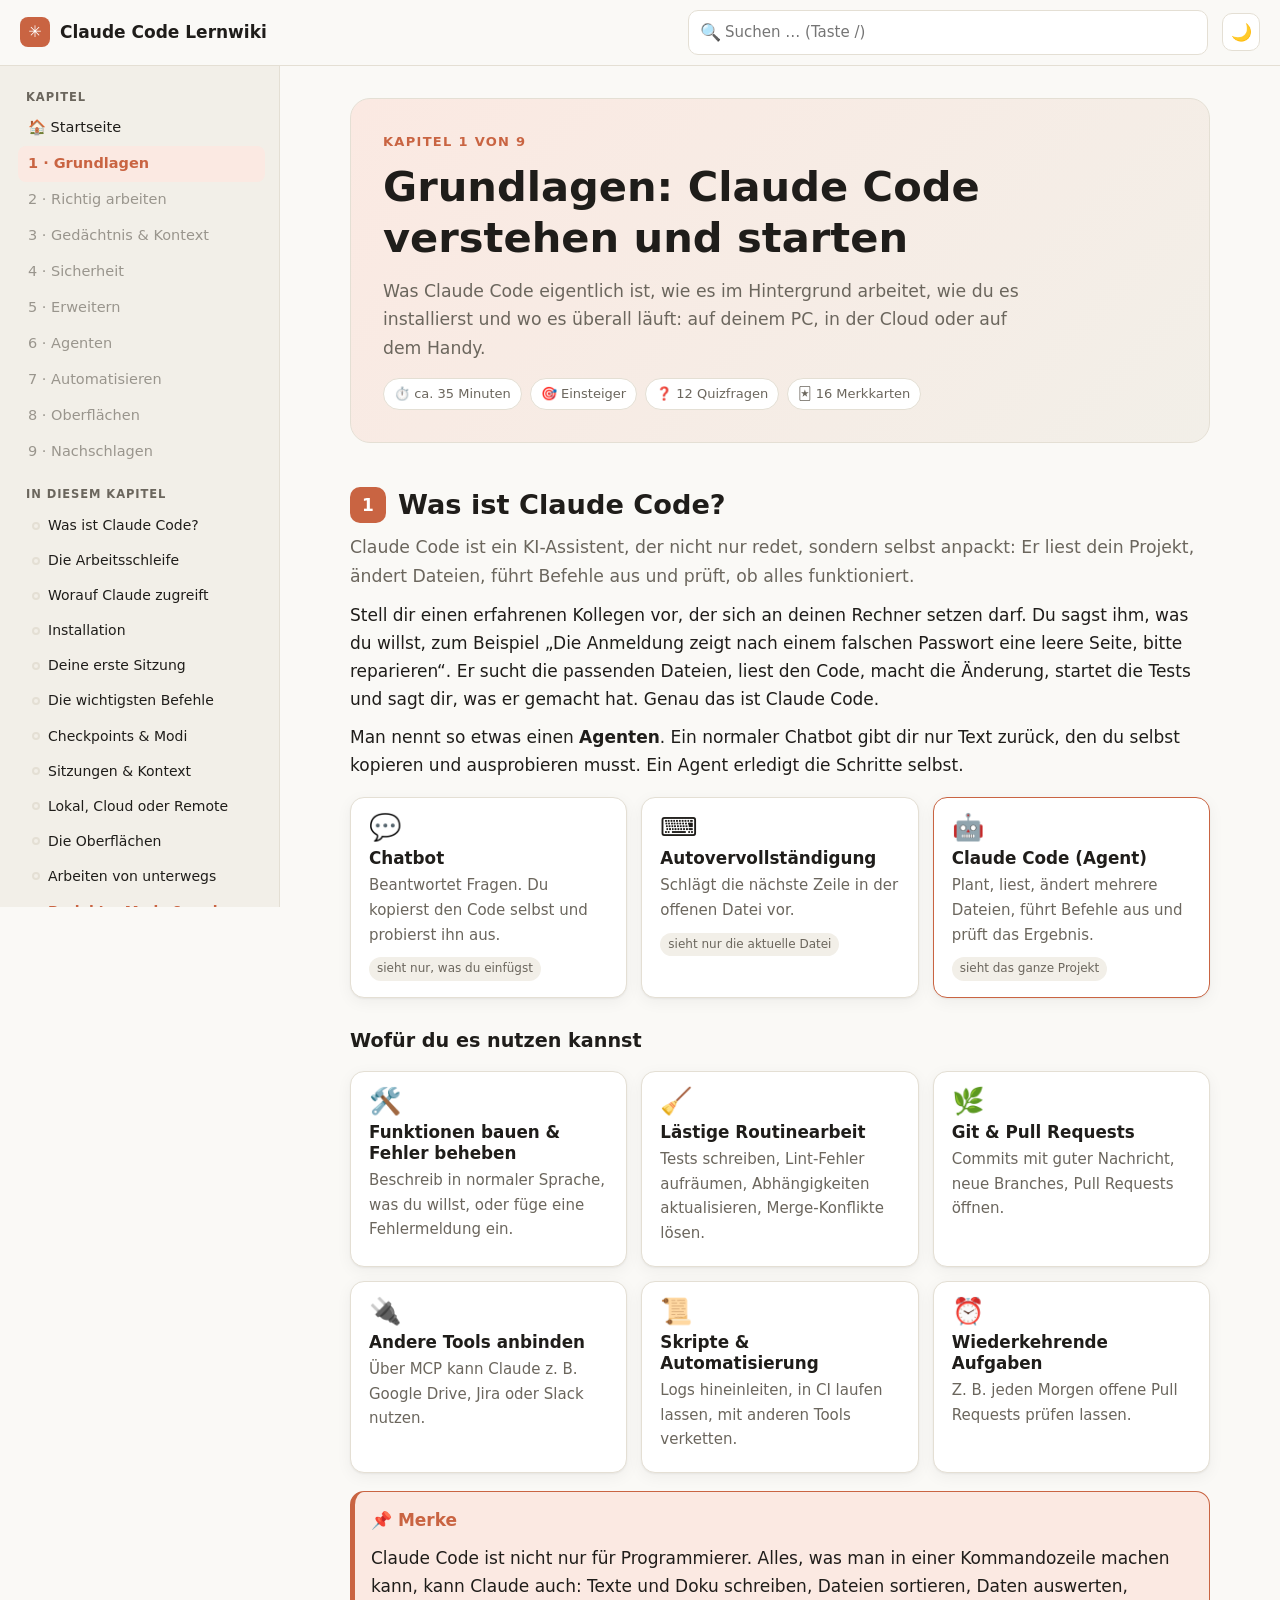
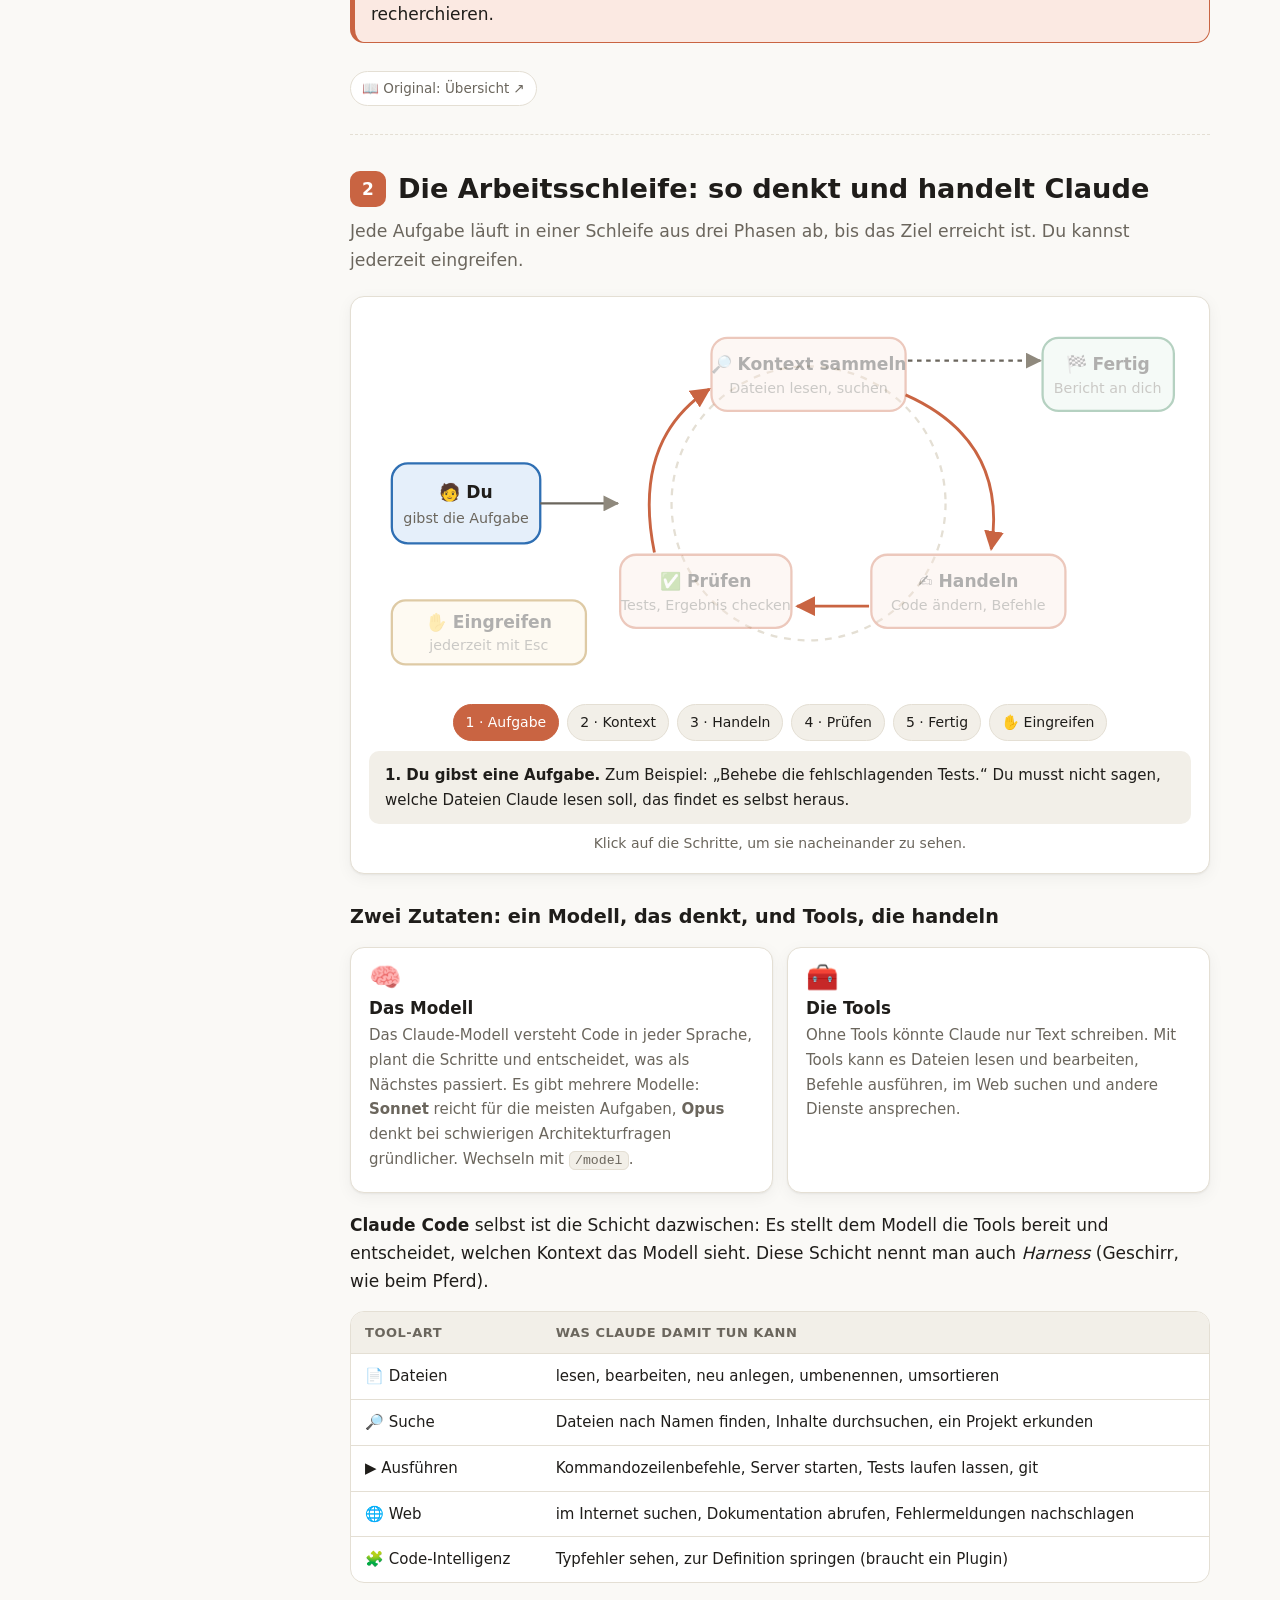
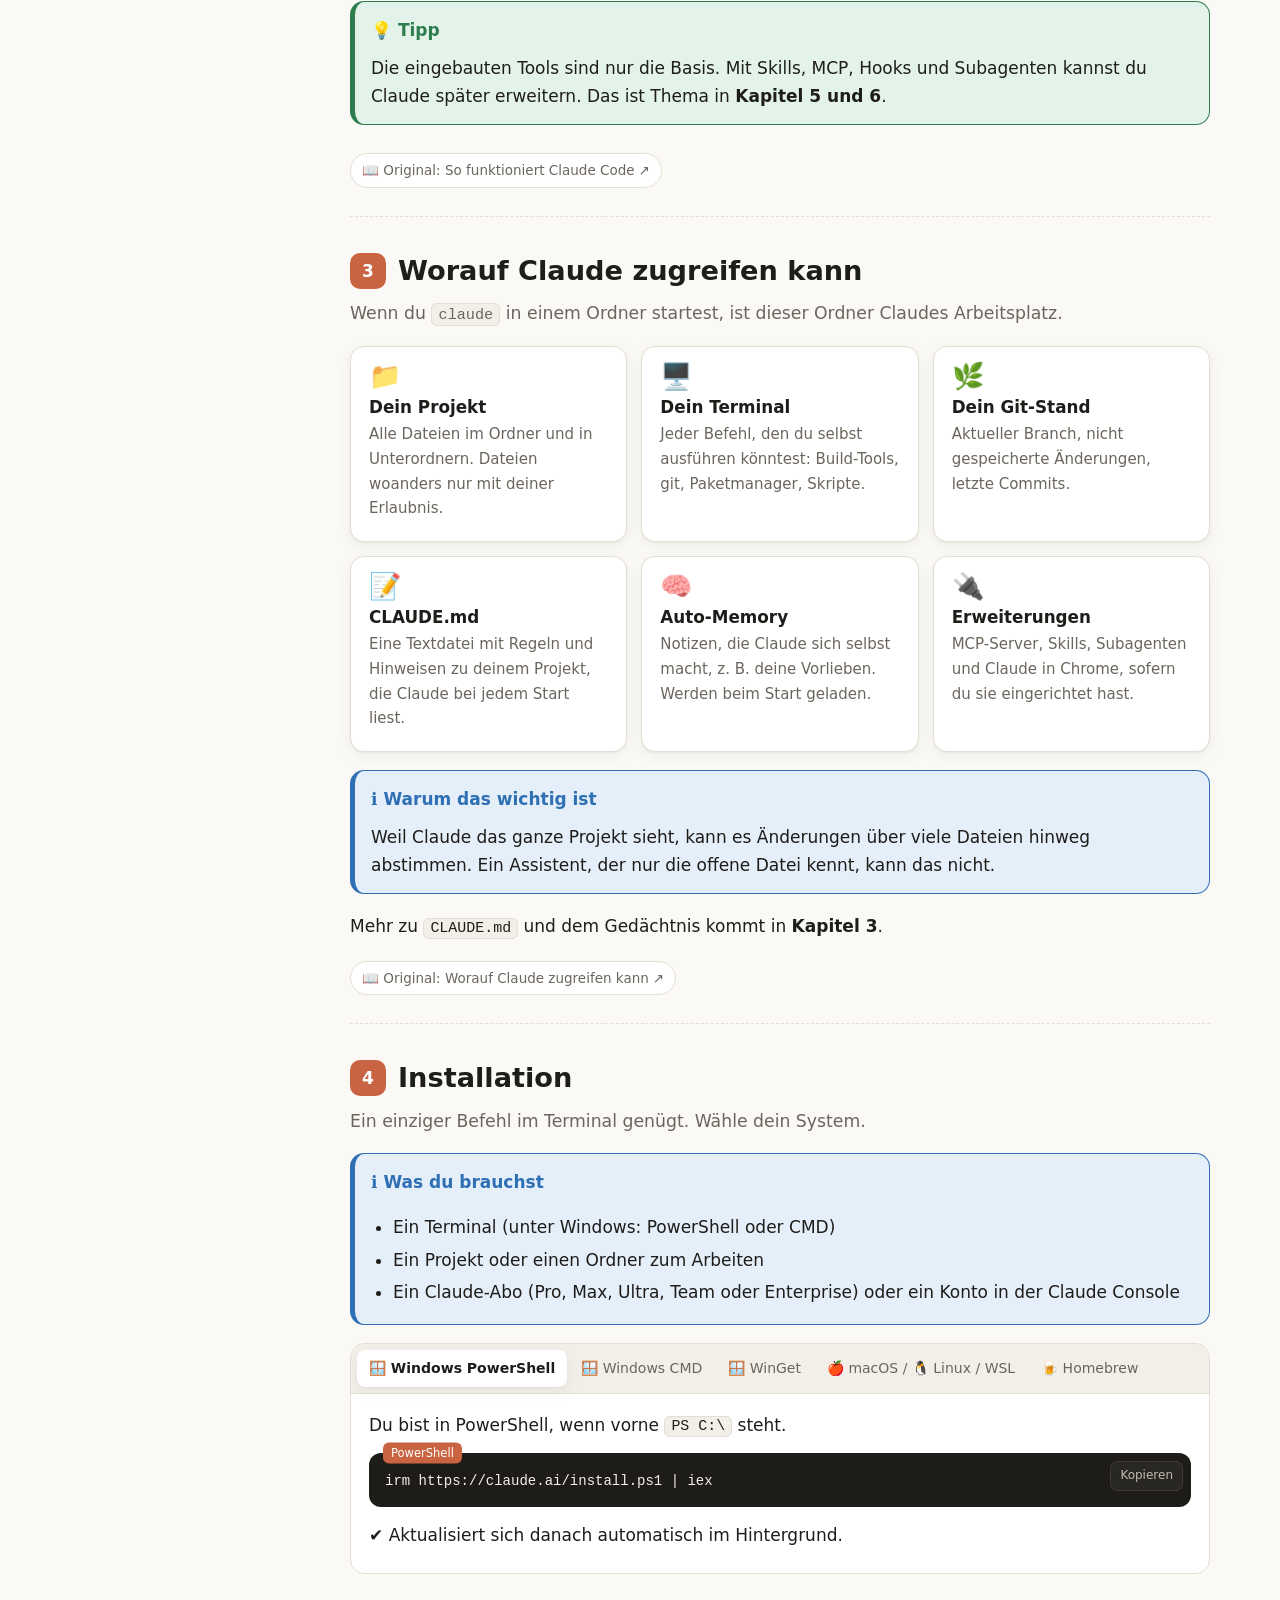
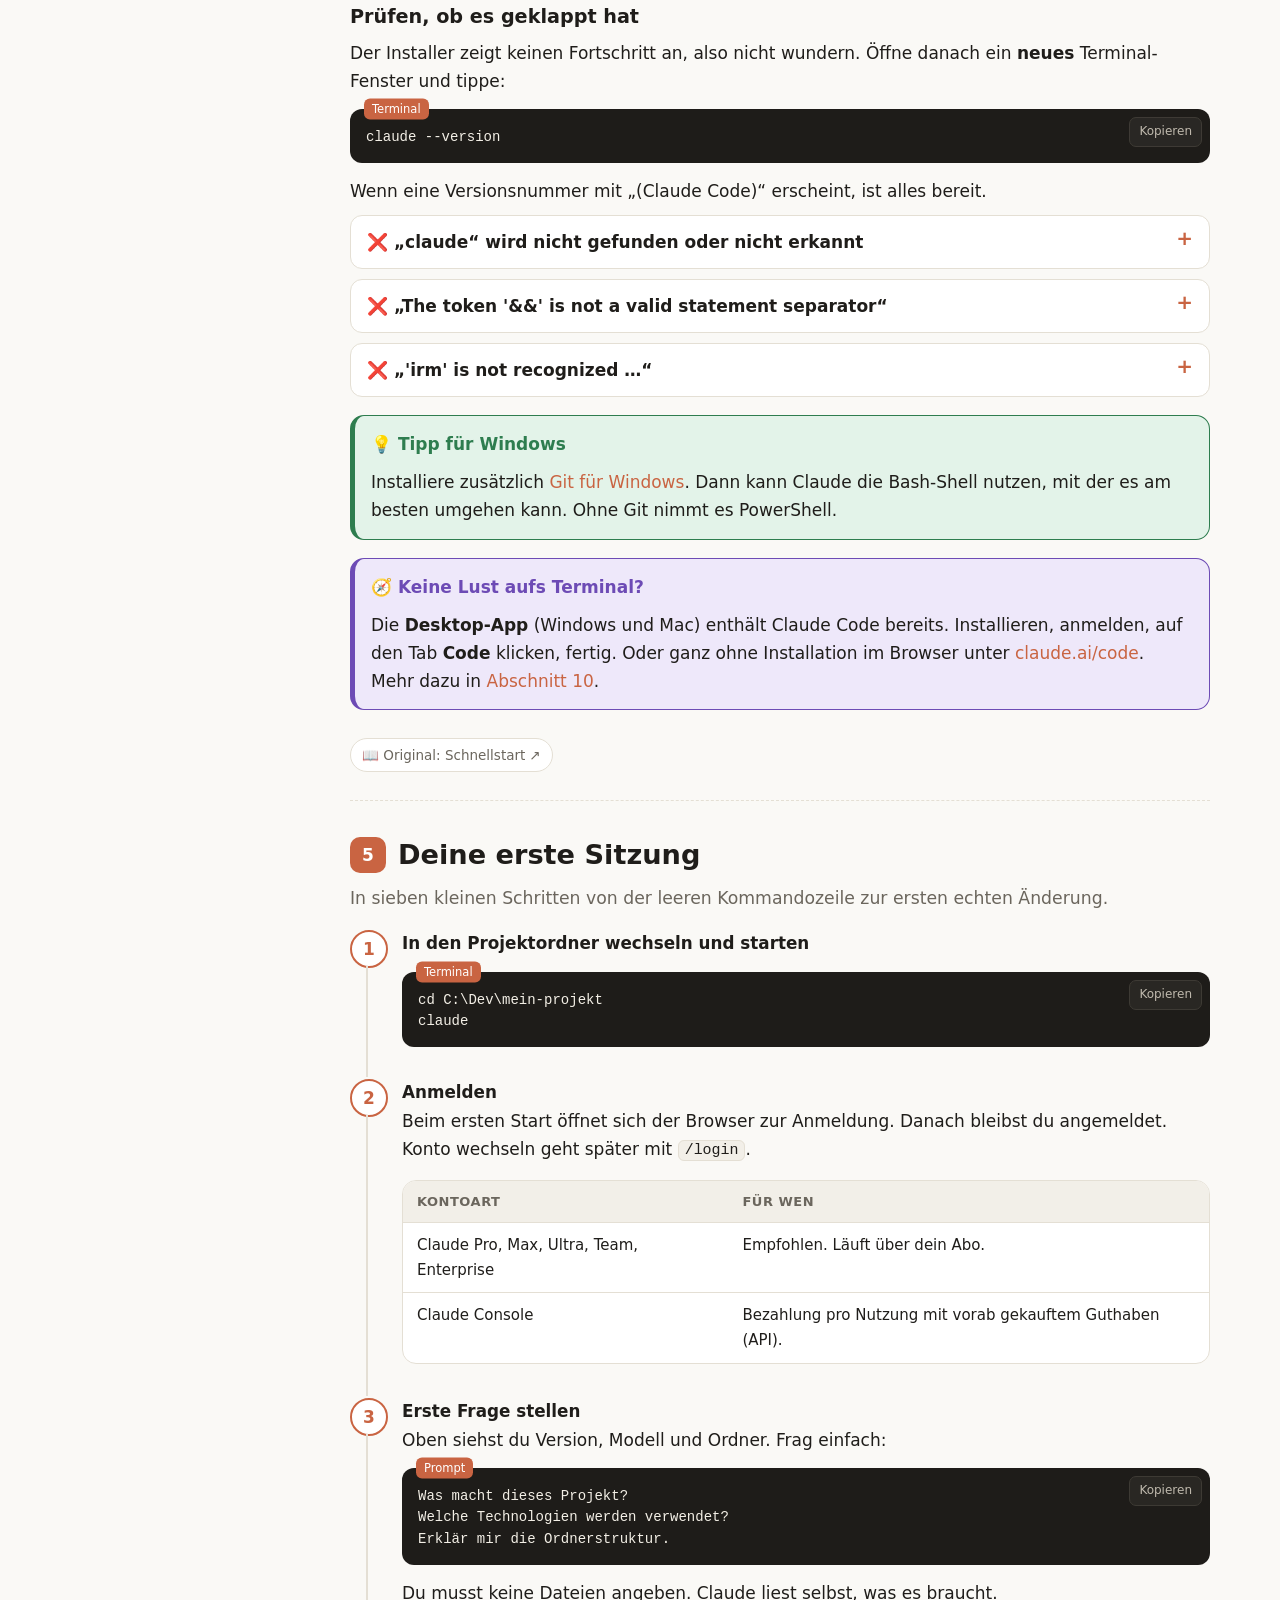
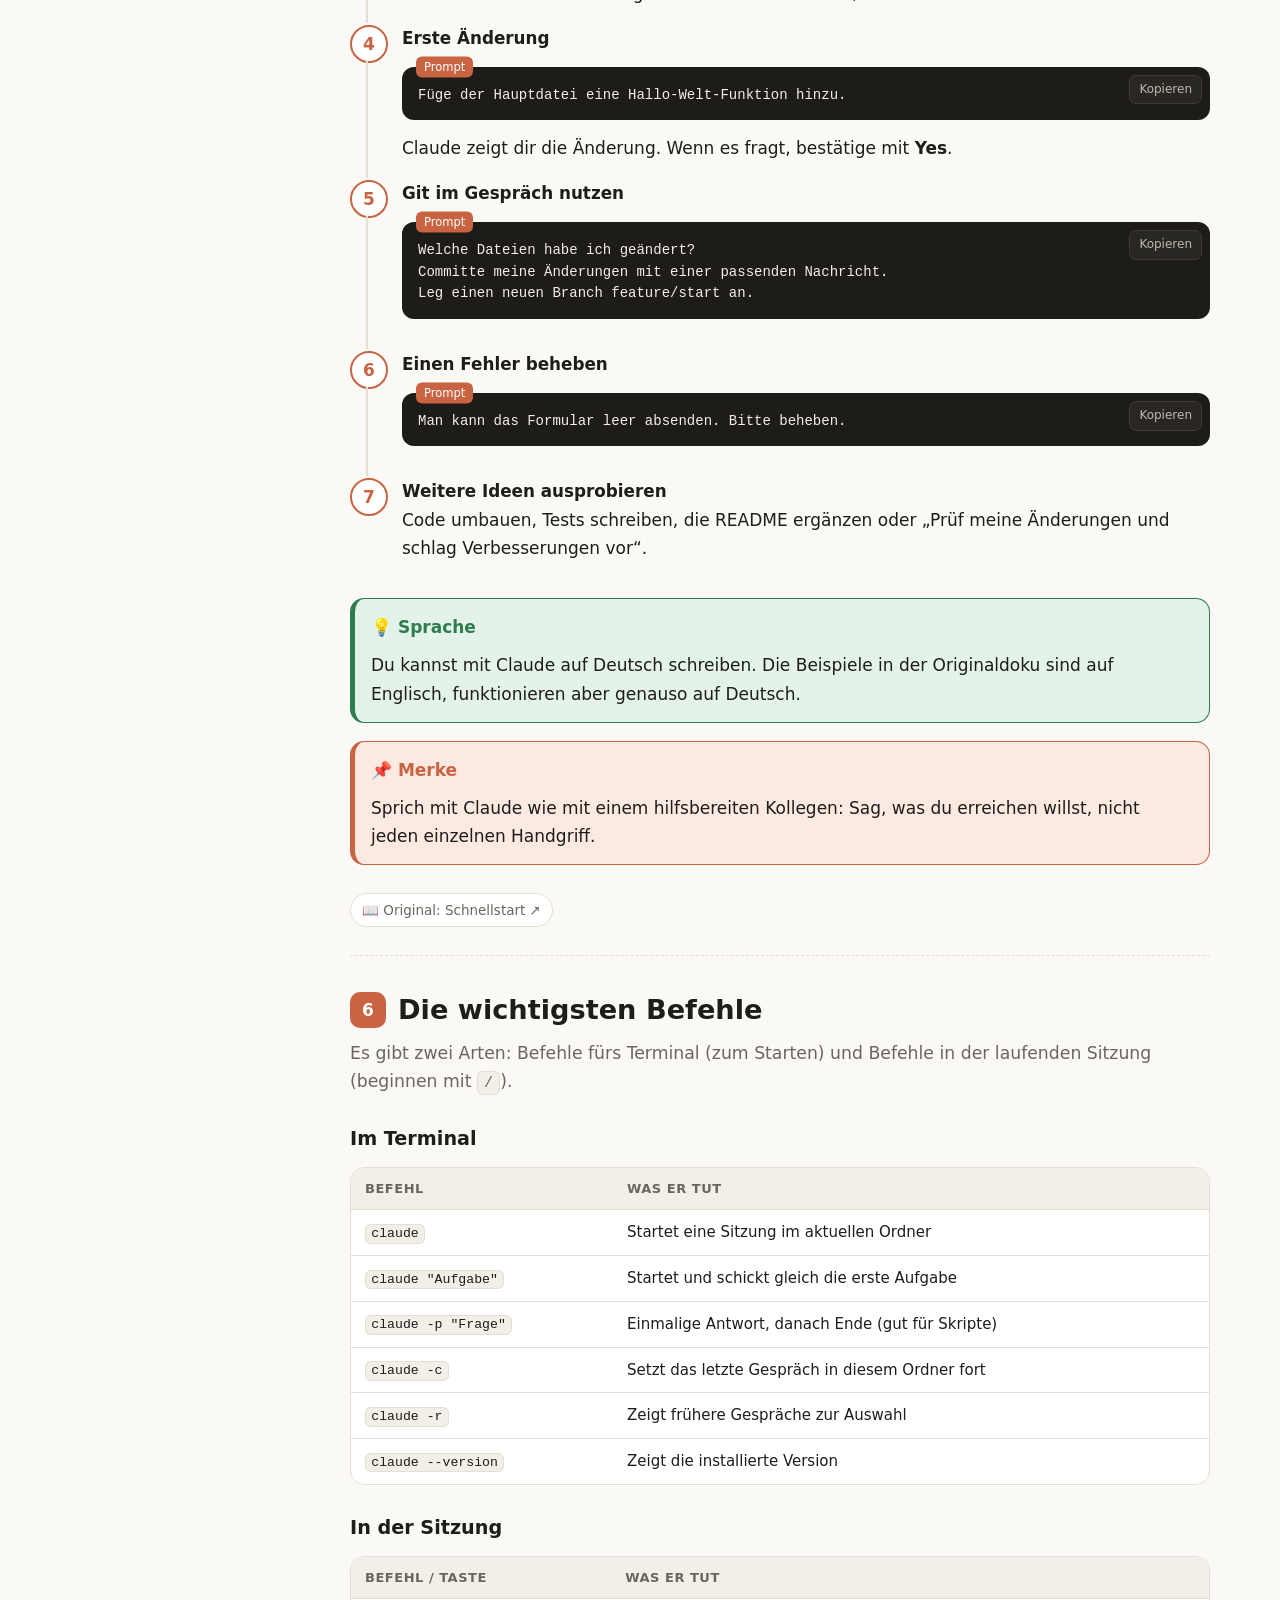
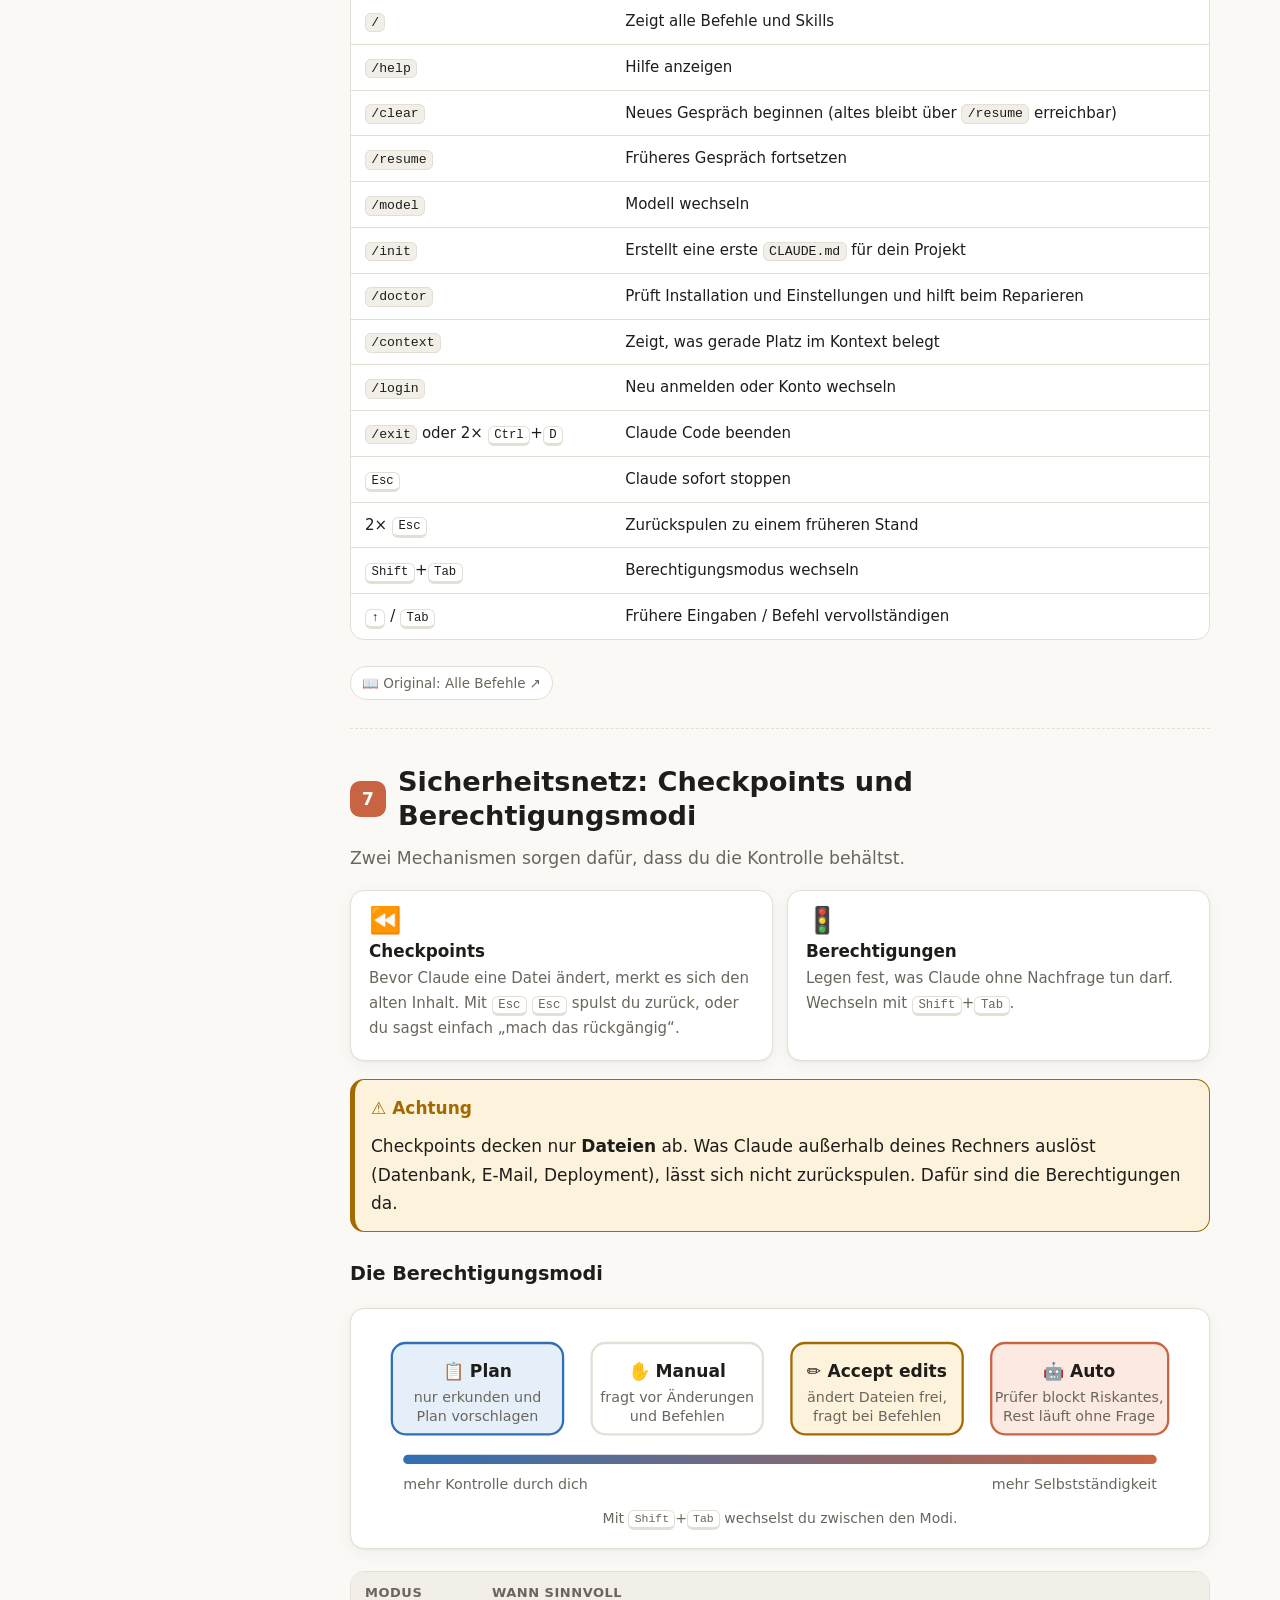
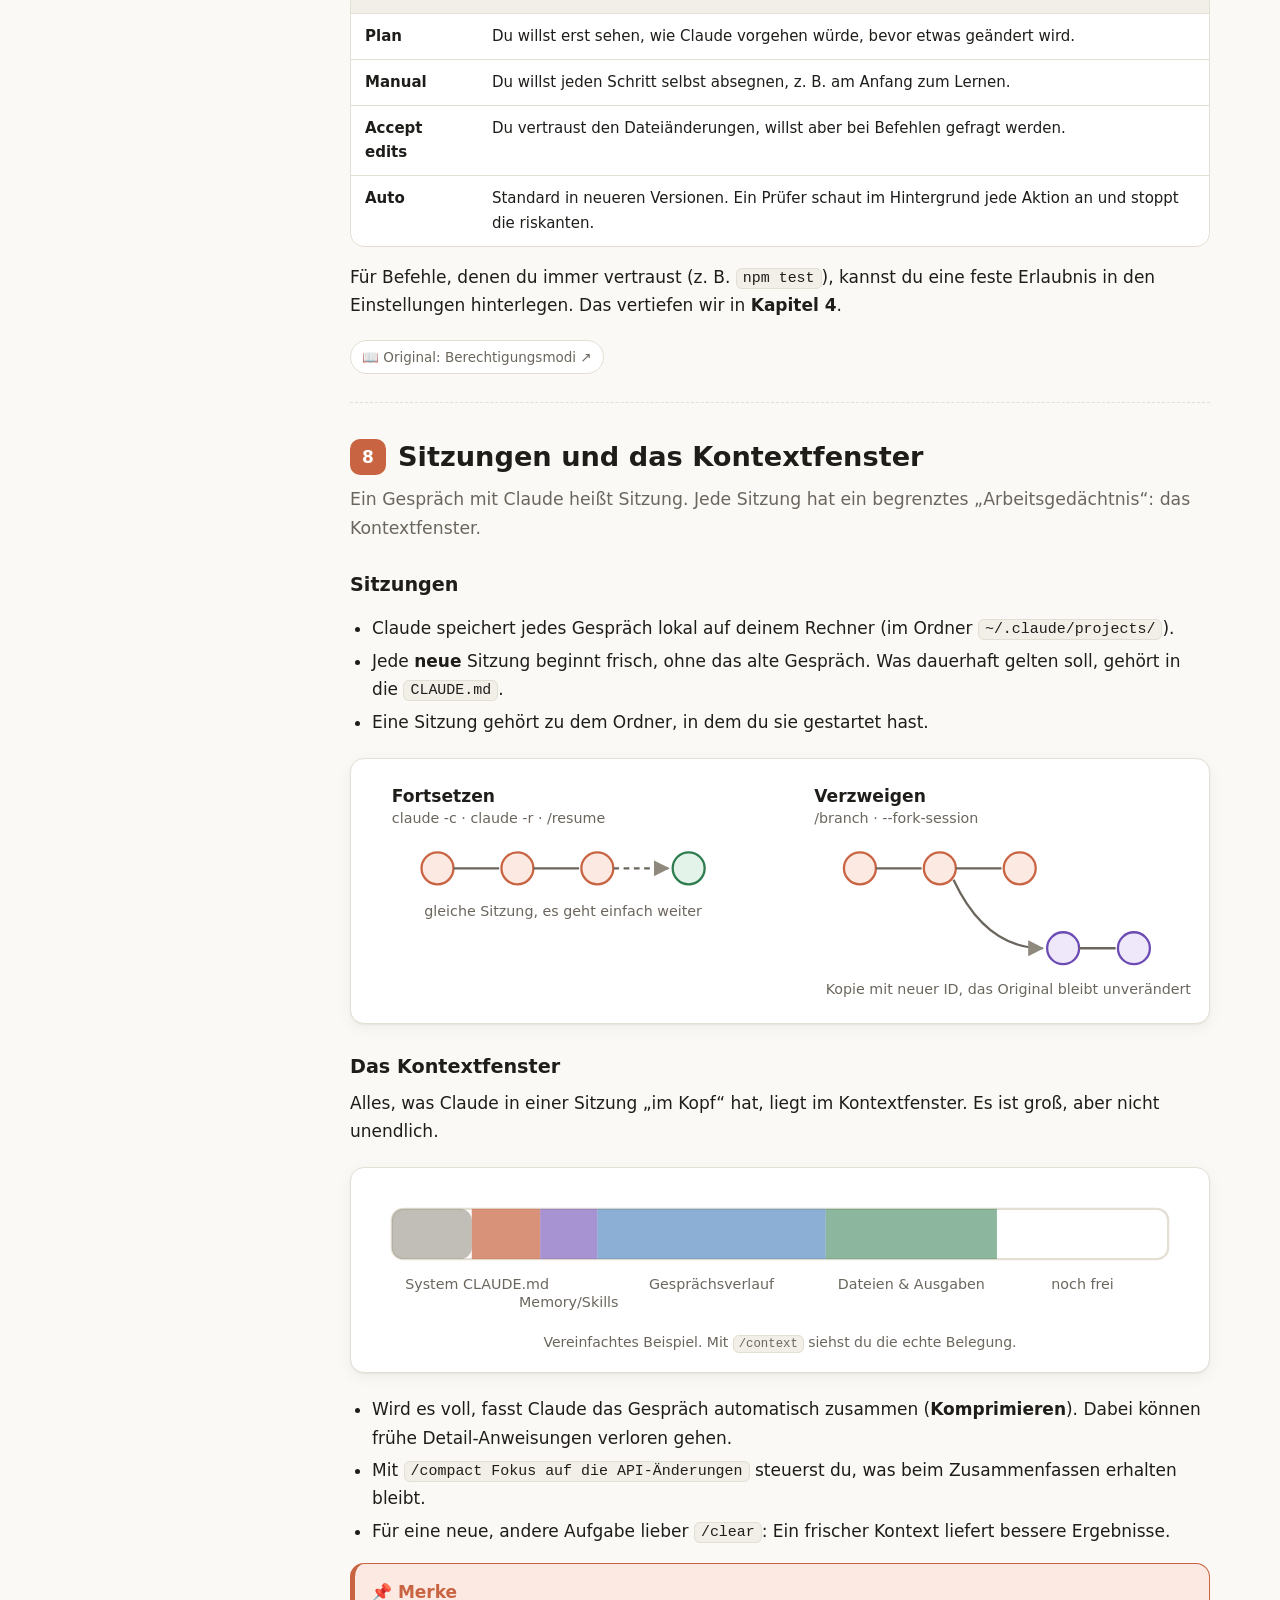
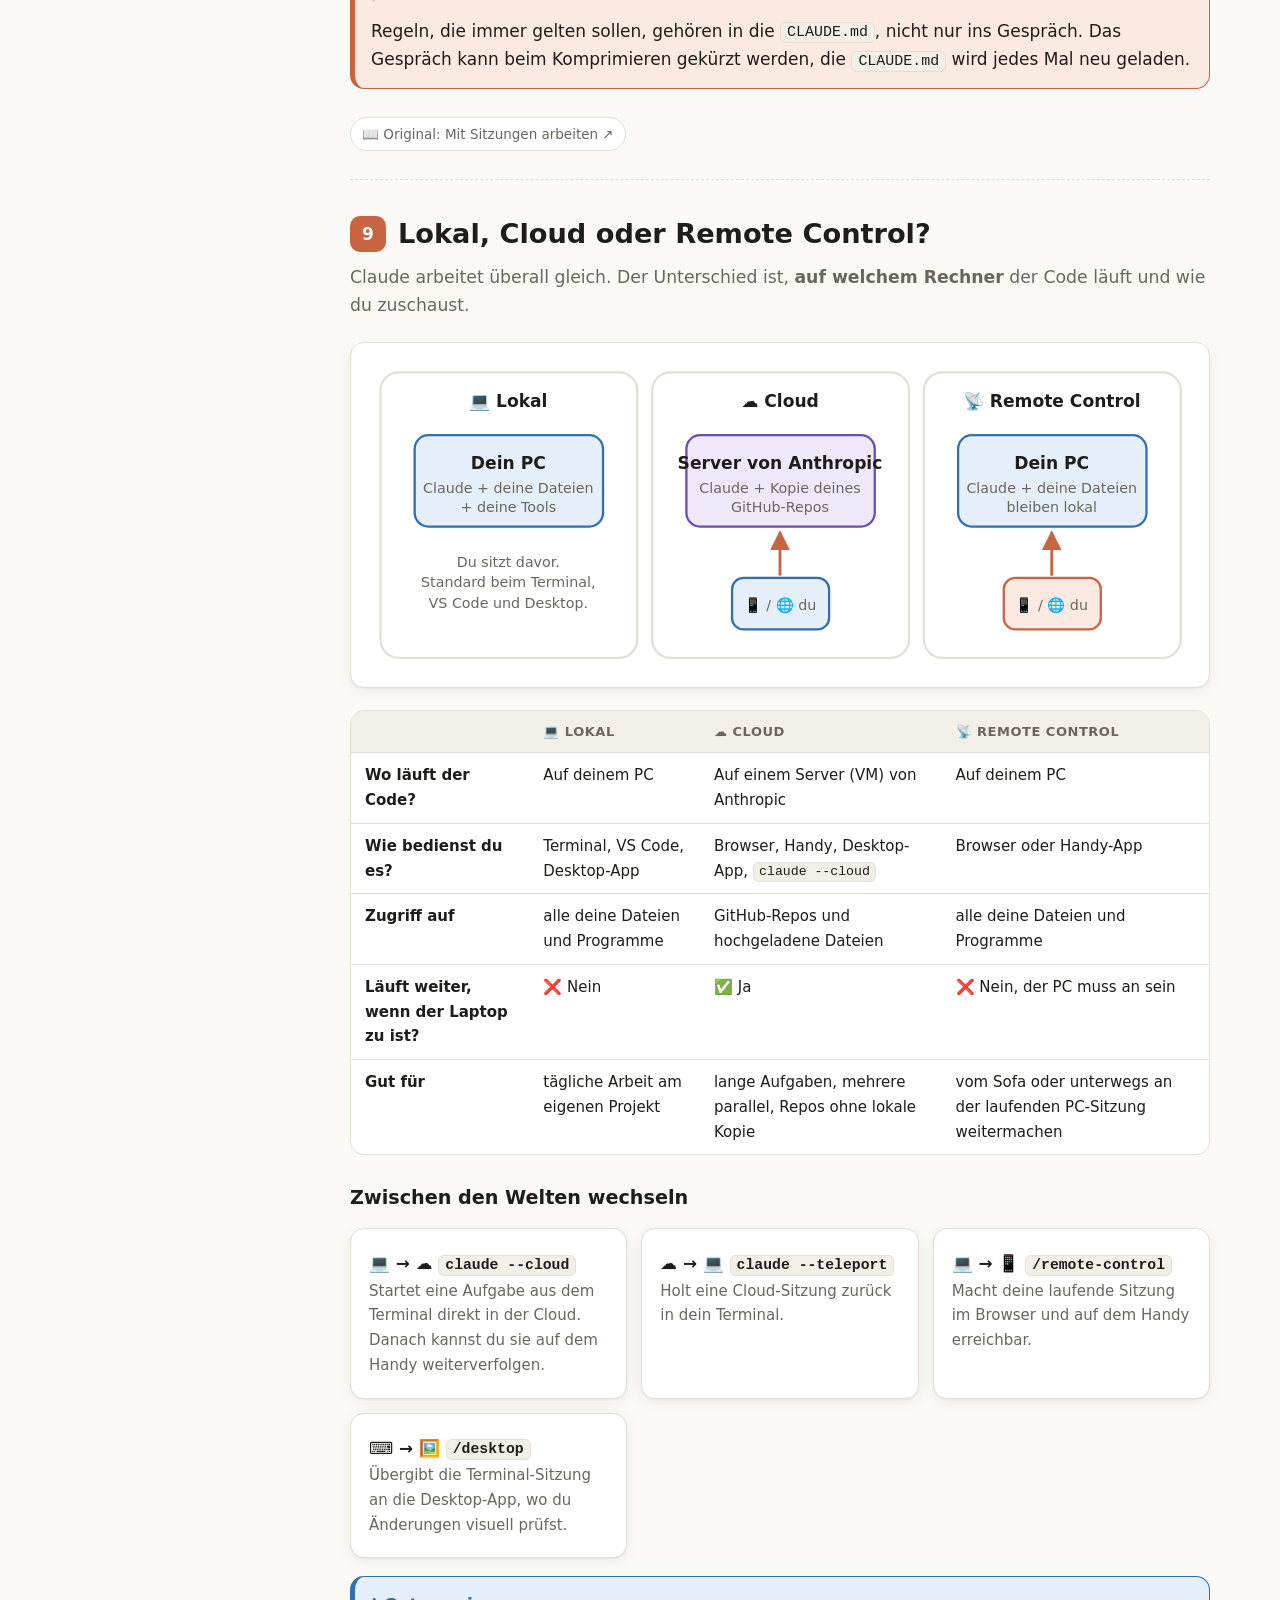
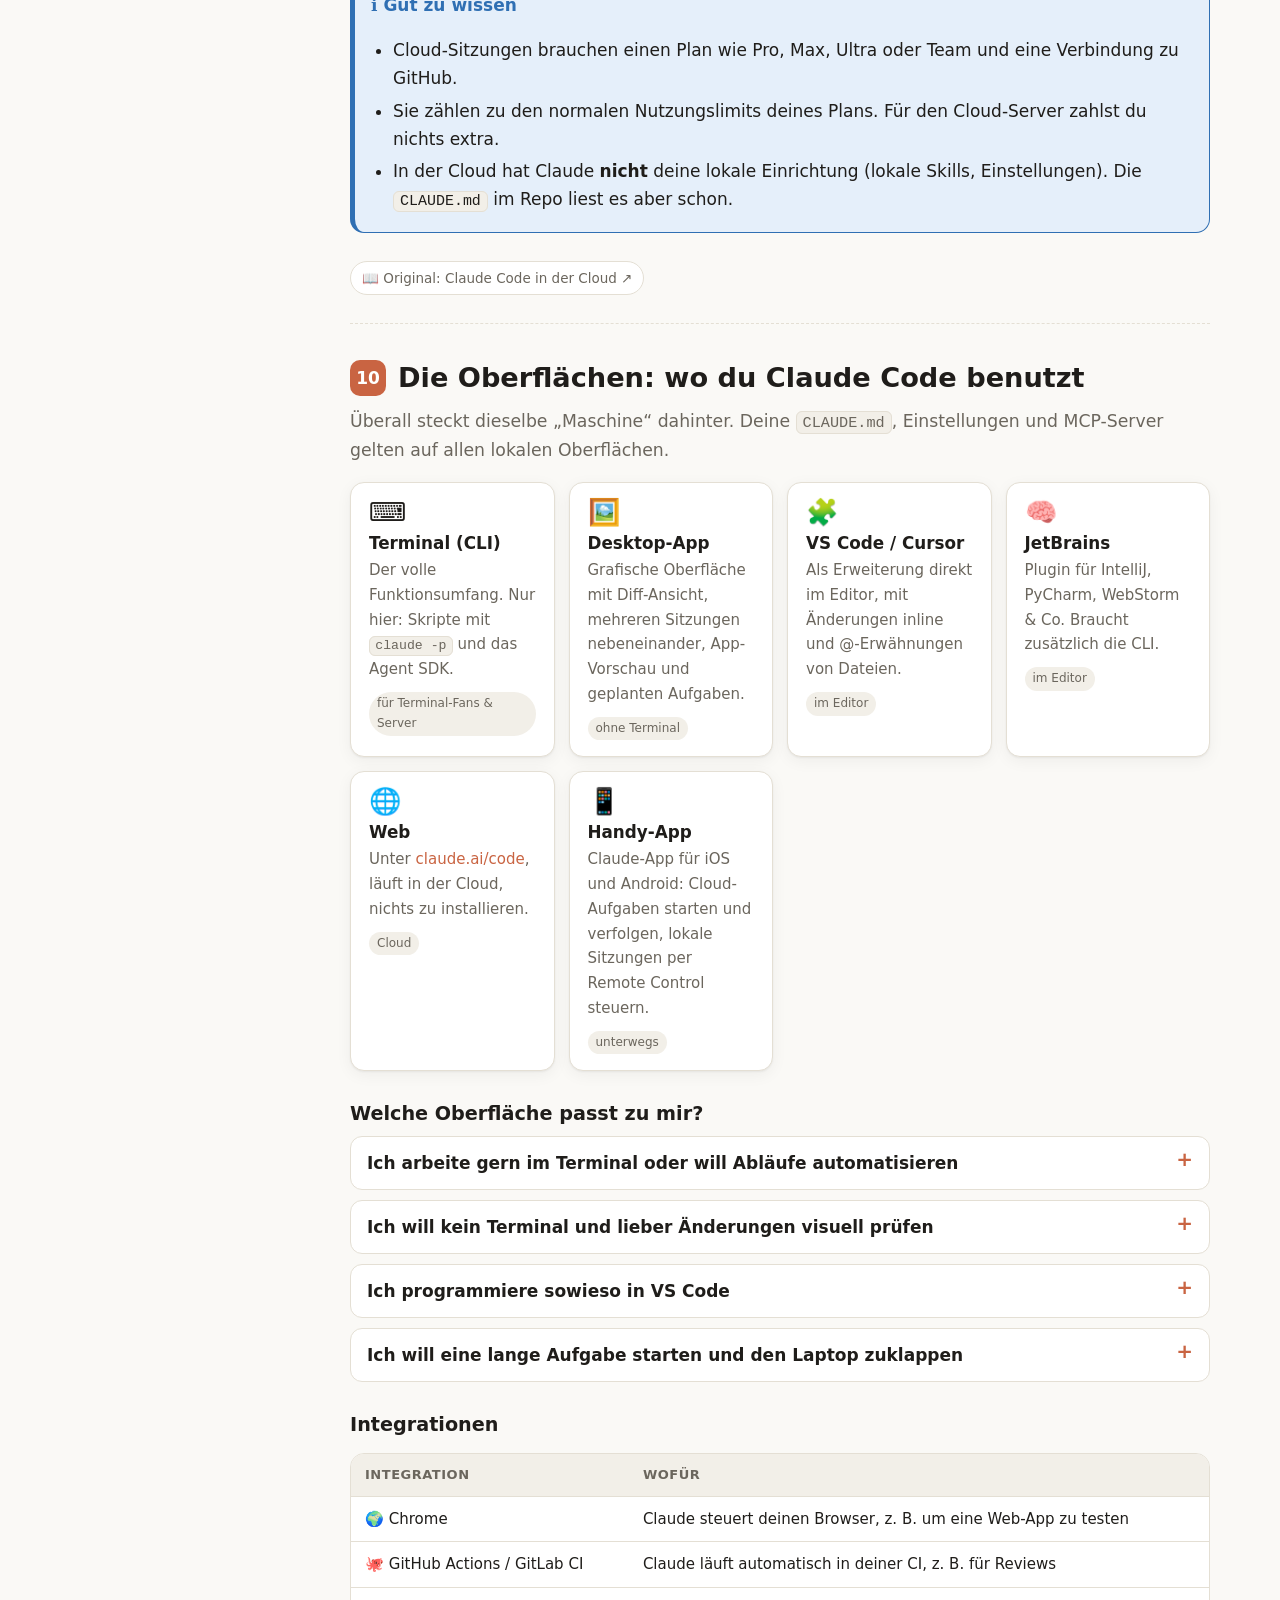
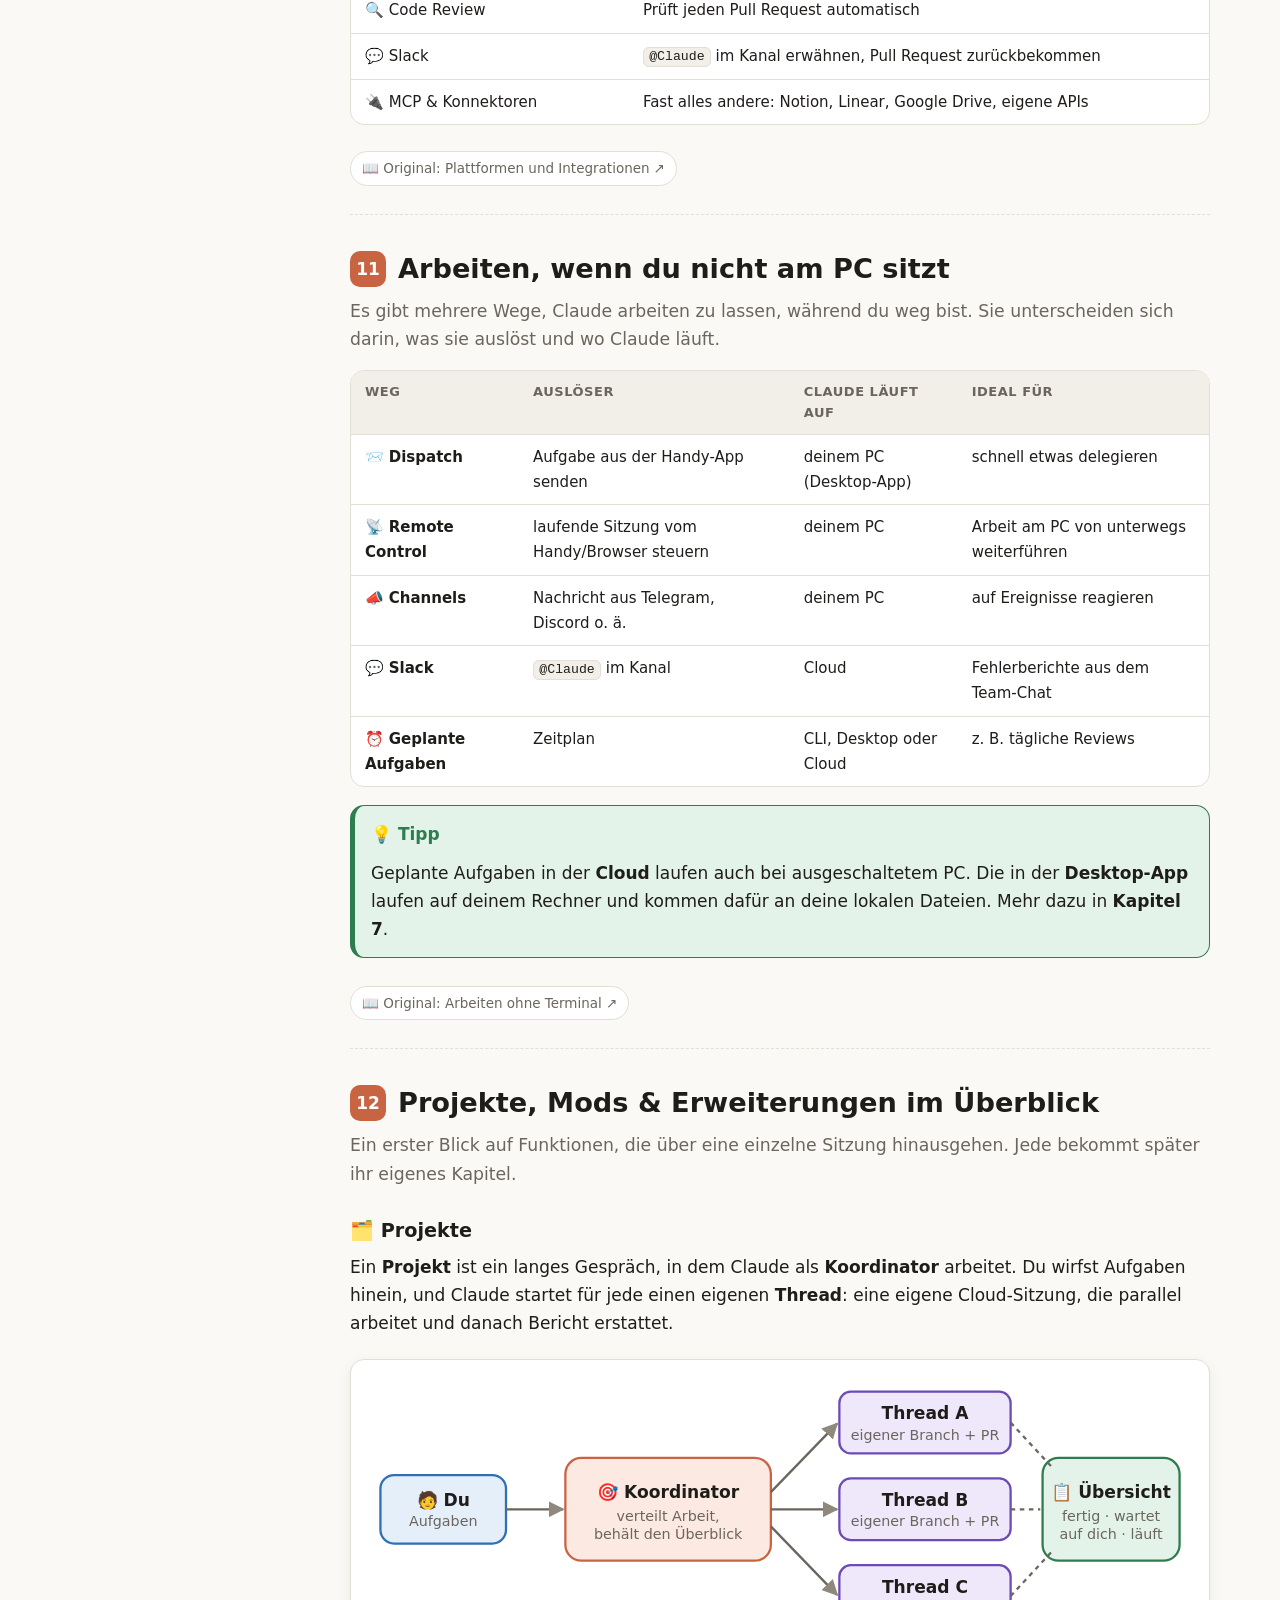
==== commit 864c0c80: "refactor: lesefortschritt entfernen Co-Authored-By: Claude Opus 5.5 <noreply@anthropic.com>" ====
--- a/kapitel-1.html
+++ b/kapitel-1.html
@@ -38,7 +38,6 @@
   <a class="disabled">9 · Nachschlagen</a>
 
   <h4>In diesem Kapitel</h4>
-  <div class="progress"><div class="bar"><span></span></div><small></small></div>
   <div class="toc">
     <a href="#was-ist"><span class="dot"></span>Was ist Claude Code?</a>
     <a href="#schleife"><span class="dot"></span>Die Arbeitsschleife</a>
@@ -57,8 +56,6 @@
     <a href="#quiz-sec"><span class="dot"></span>Quiz</a>
     <a href="#karten"><span class="dot"></span>Merkkarten</a>
   </div>
-  <h4>Fortschritt</h4>
-  <a href="#" id="reset-progress" onclick="return false">↺ Fortschritt zurücksetzen</a>
 </nav>
 
 <!-- ===================== Inhalt ===================== -->
@@ -700,14 +697,14 @@
 </section>
 
 <!-- ============ Quiz ============ -->
-<section class="lesson" id="quiz-sec" data-noread data-keywords="quiz test fragen prüfen">
+<section class="lesson" id="quiz-sec" data-keywords="quiz test fragen prüfen">
   <div class="sec-head"><span class="sec-num">🎯</span><h2>Quiz: Was hast du behalten?</h2></div>
   <p class="lead">12 Fragen. Nach jeder Antwort siehst du die Erklärung.</p>
   <div class="quiz" id="quiz"></div>
 </section>
 
 <!-- ============ Merkkarten ============ -->
-<section class="lesson" id="karten" data-noread data-keywords="merkkarten karteikarten lernkarten flashcards wiederholen">
+<section class="lesson" id="karten" data-keywords="merkkarten karteikarten lernkarten flashcards wiederholen">
   <div class="sec-head"><span class="sec-num">🃏</span><h2>Merkkarten</h2></div>
   <p class="lead">Begriff ansehen, kurz überlegen, Karte umdrehen. Pfeiltasten blättern, Leertaste dreht um.</p>
   <div class="fc-wrap" id="flashcards"></div>
--- a/assets/style.css
+++ b/assets/style.css
@@ -121,12 +121,7 @@
 .sidebar a.disabled { color: var(--muted); pointer-events: none; opacity: .65; }
 .sidebar .toc a { padding-left: 14px; font-size: 14px; }
 .sidebar .toc a .dot { width: 8px; height: 8px; border-radius: 50%; border: 2px solid var(--line); flex: none; }
-.sidebar .toc a.read .dot { background: var(--green); border-color: var(--green); }
 .sidebar .toc a.active { color: var(--accent); font-weight: 600; }
-.progress { margin: 4px 8px 16px; }
-.progress .bar { height: 8px; background: var(--bg-soft); border-radius: 99px; overflow: hidden; border: 1px solid var(--line); }
-.progress .bar span { display: block; height: 100%; width: 0; background: linear-gradient(90deg, var(--accent), #e9a27f); transition: width .4s; }
-.progress small { color: var(--muted); font-size: 12.5px; }
 
 main { padding: 32px clamp(16px, 4vw, 56px) 80px; min-width: 0; }
 .content { max-width: 860px; margin: 0 auto; }
@@ -151,8 +146,6 @@
 .lead { font-size: 1.08rem; color: var(--muted); }
 .source { display: inline-flex; align-items: center; gap: 6px; font-size: 13.5px; margin-top: 10px; padding: 5px 11px; border: 1px solid var(--line); border-radius: 99px; background: var(--card); color: var(--muted); }
 .source:hover { border-color: var(--accent); color: var(--accent); text-decoration: none; }
-.mark-read { margin-top: 14px; font: inherit; font-size: 14px; padding: 7px 14px; border-radius: 10px; border: 1px solid var(--line); background: var(--card); color: var(--text); cursor: pointer; }
-.mark-read.done { background: var(--green-soft); border-color: var(--green); color: var(--green); }
 
 /* ---------- Boxen ---------- */
 .box { border-radius: var(--radius); padding: 14px 18px 14px 16px; margin: 18px 0; border: 1px solid; border-left-width: 5px; }
@@ -313,6 +306,6 @@
   .hero { padding: 22px; }
 }
 @media print {
-  .topbar, .sidebar, .mark-read, .copy-btn, .chapter-nav { display: none !important; }
+  .topbar, .sidebar, .copy-btn, .chapter-nav { display: none !important; }
   .layout { display: block; }
 }
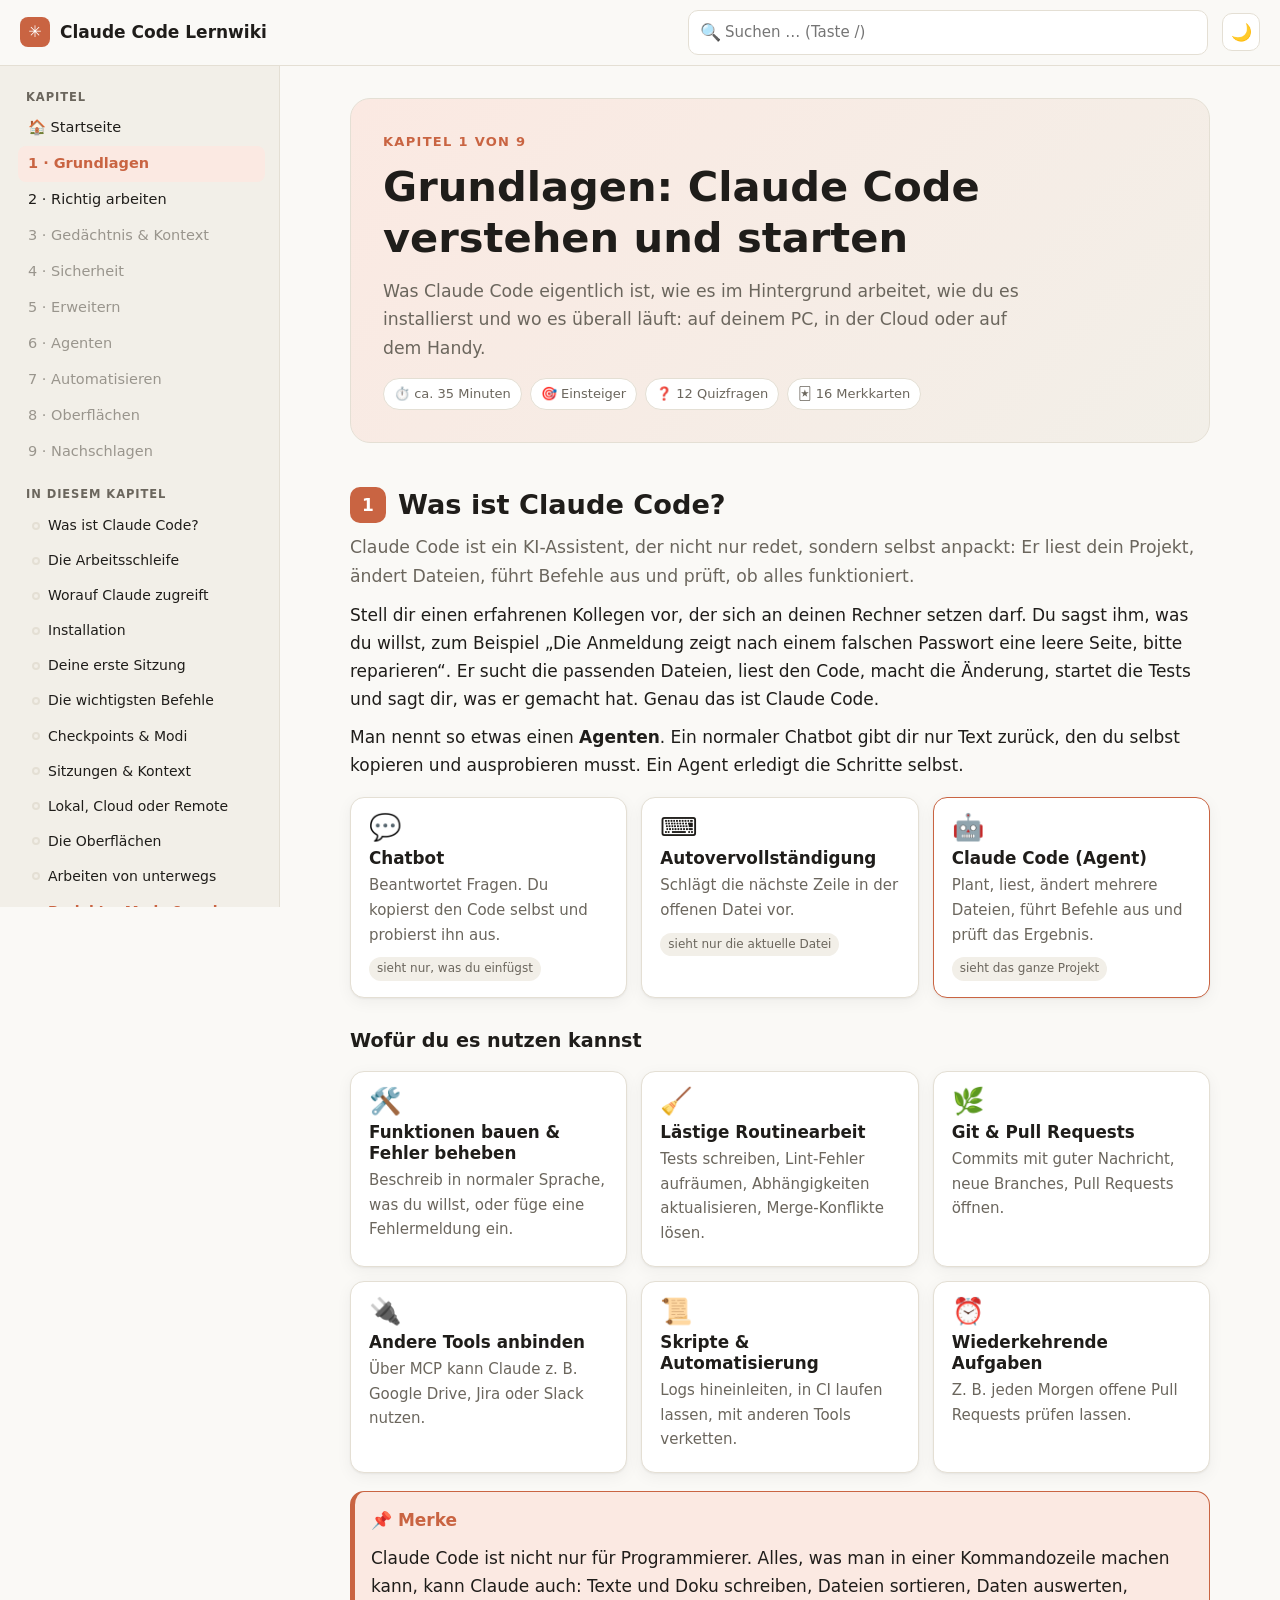
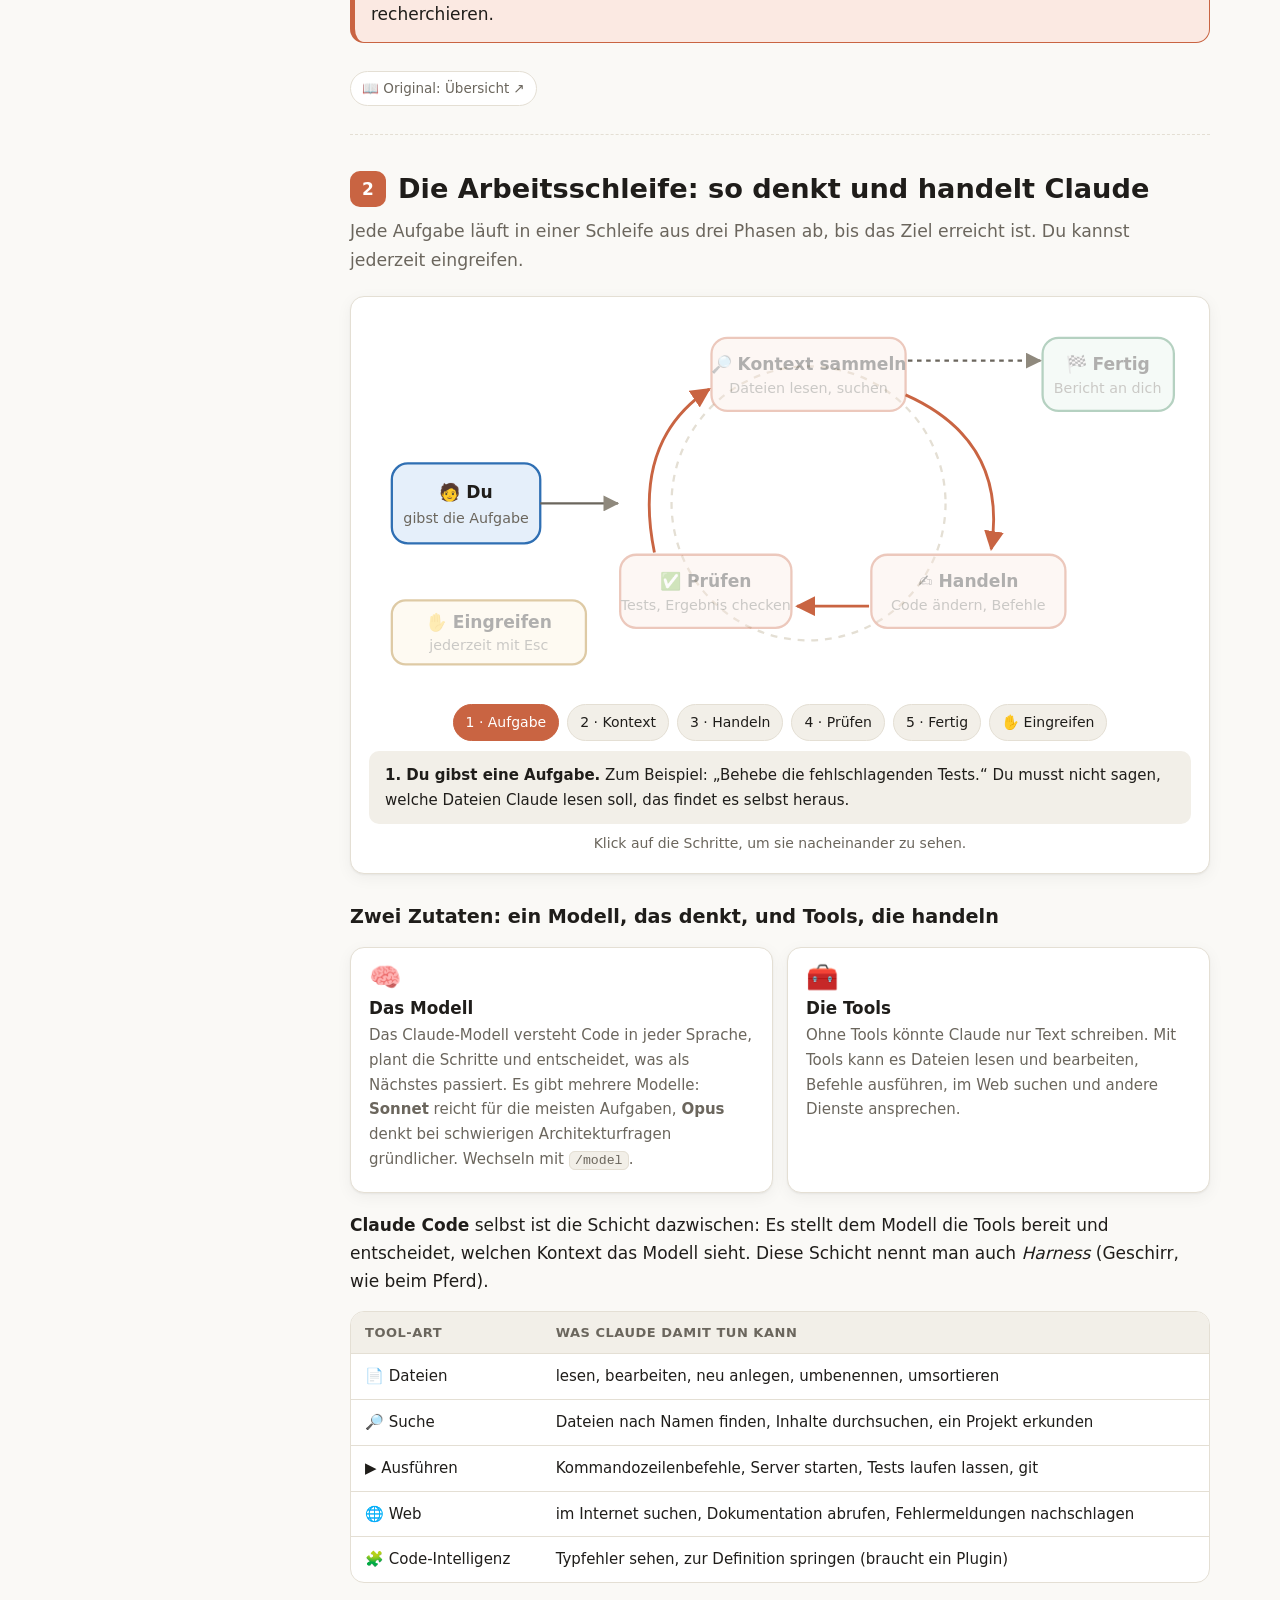
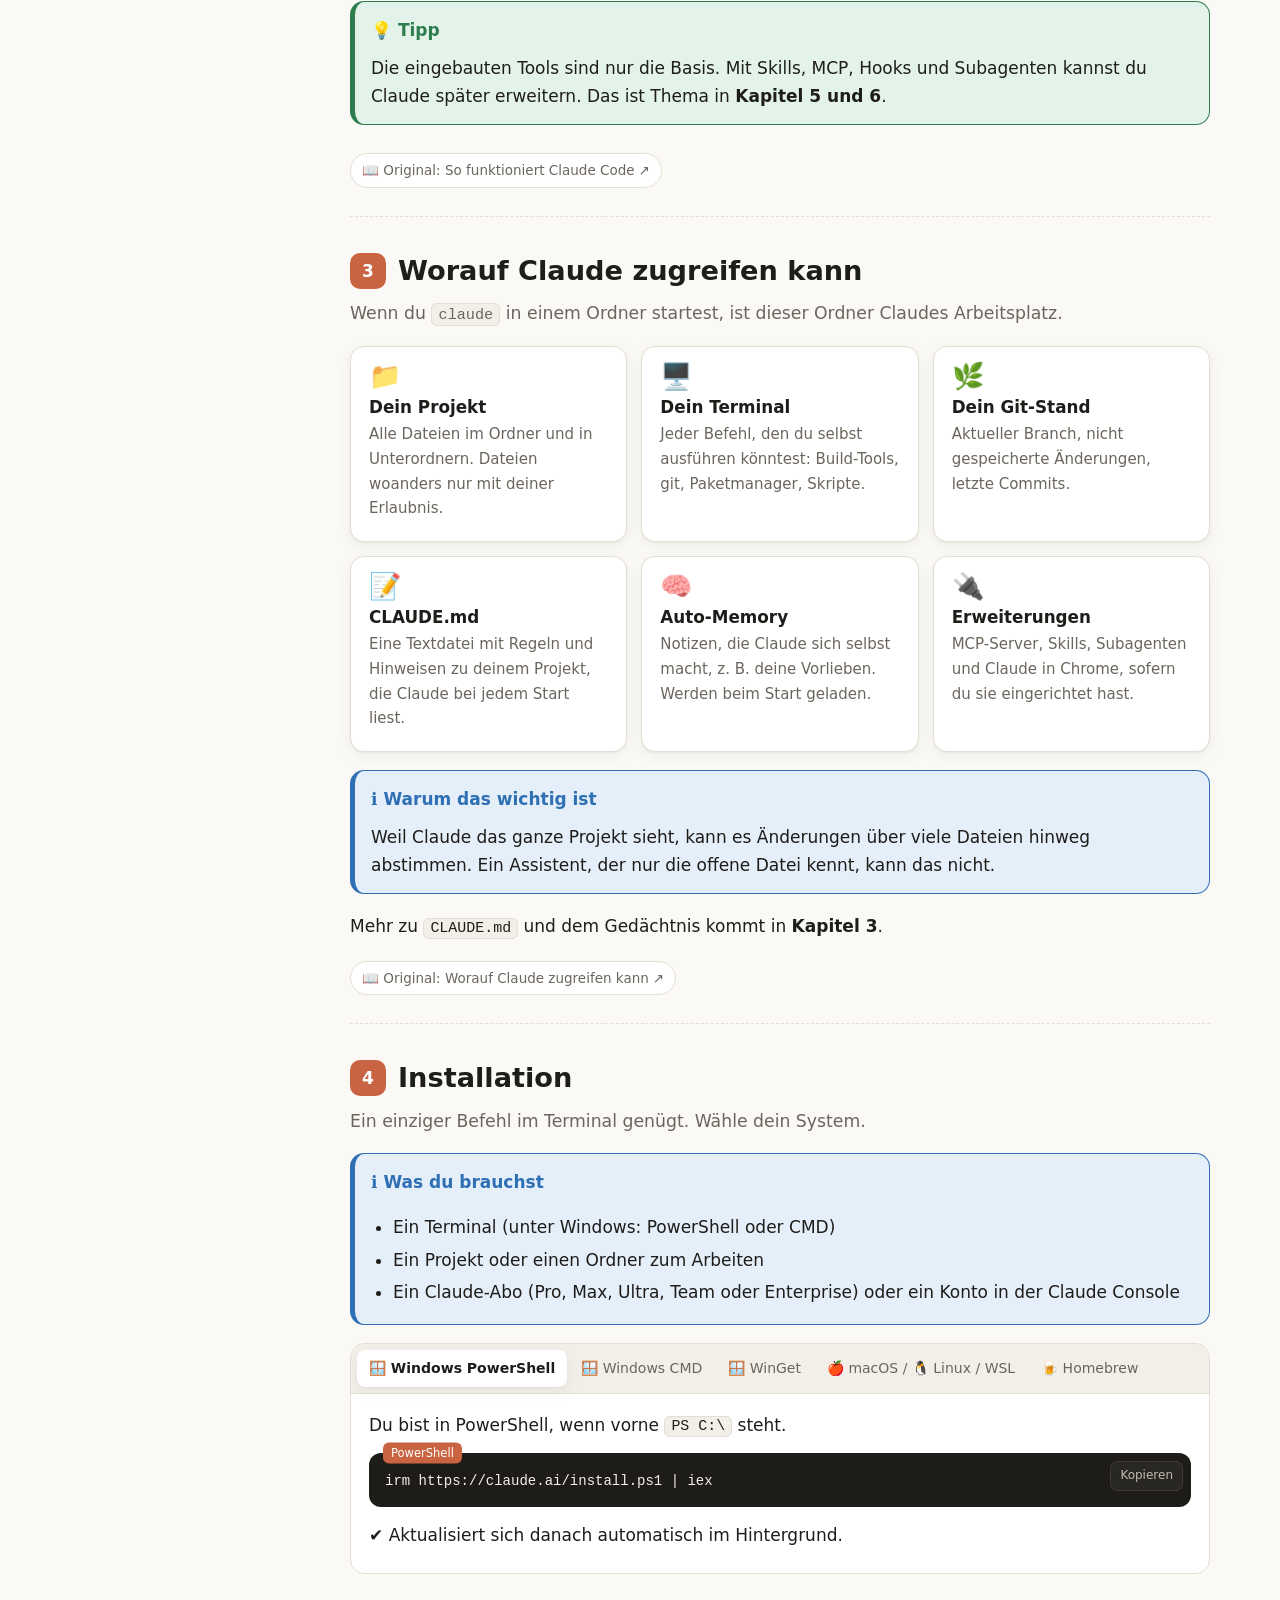
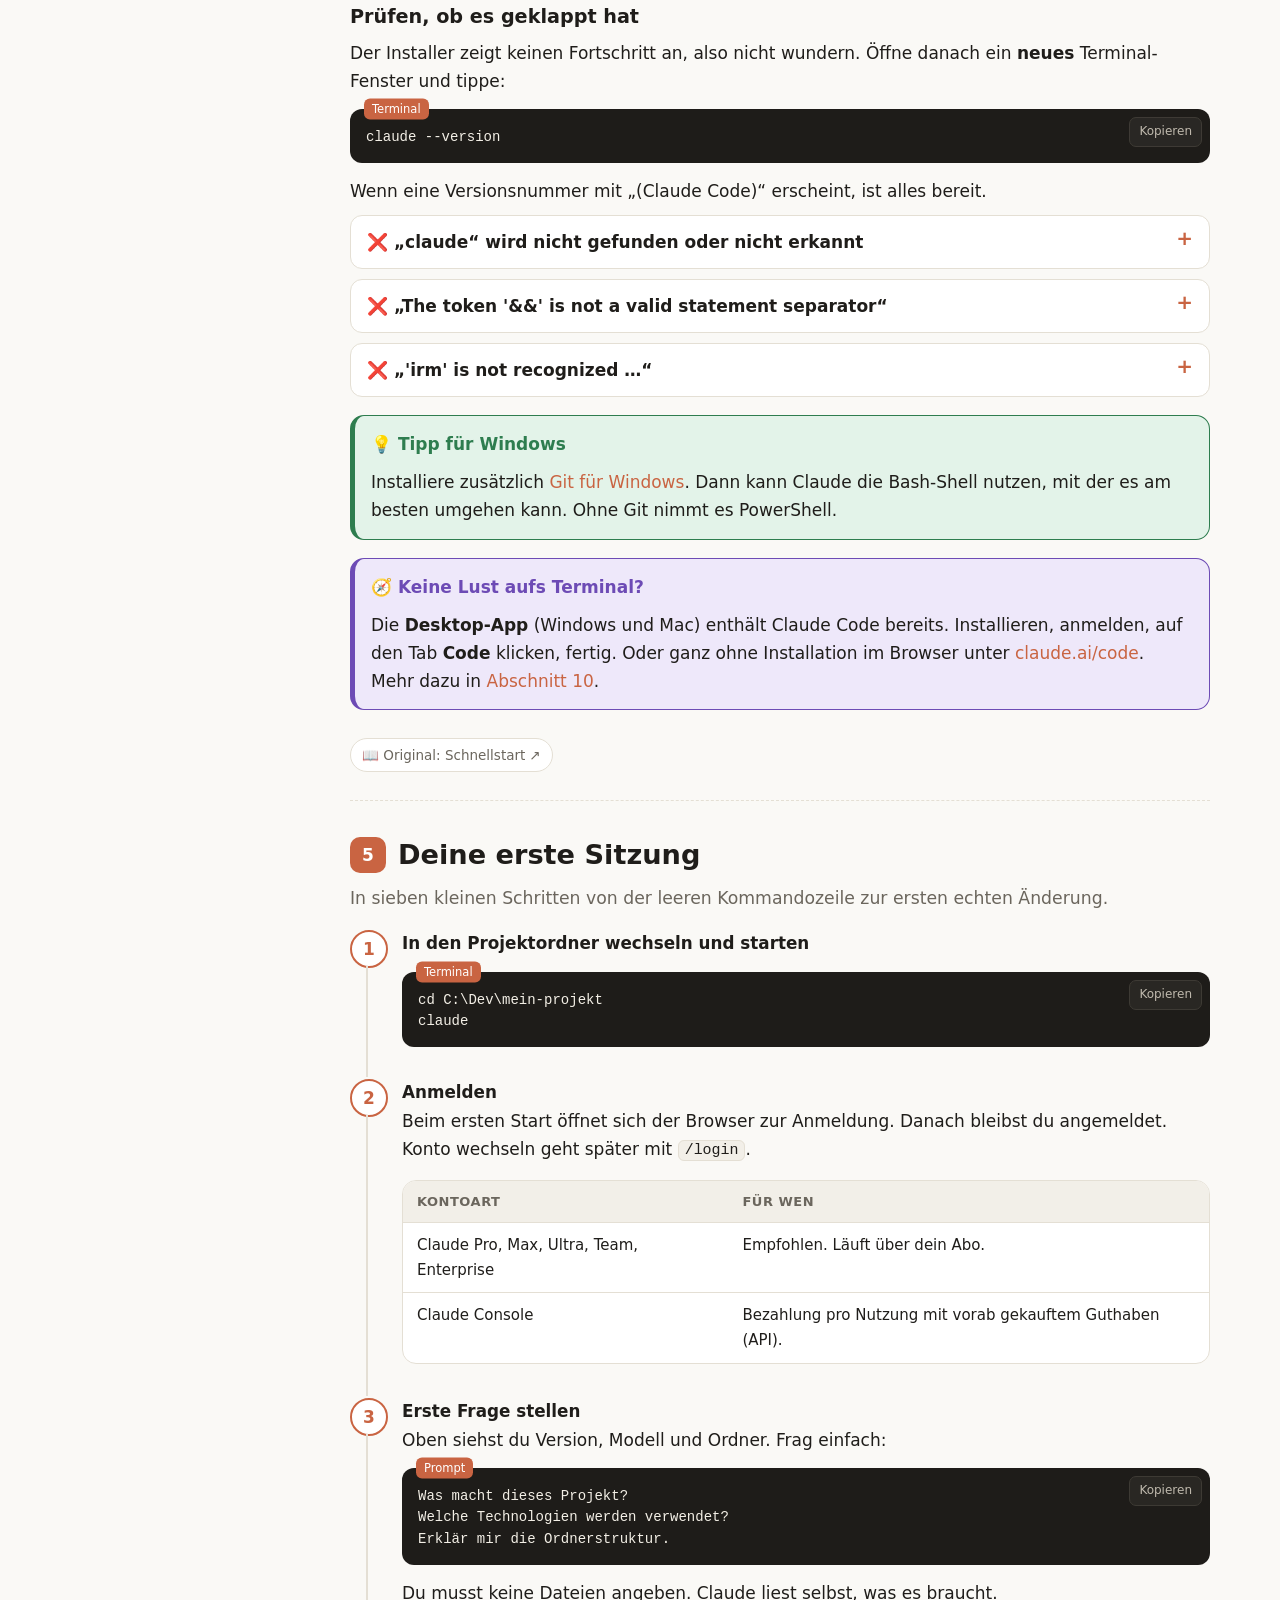
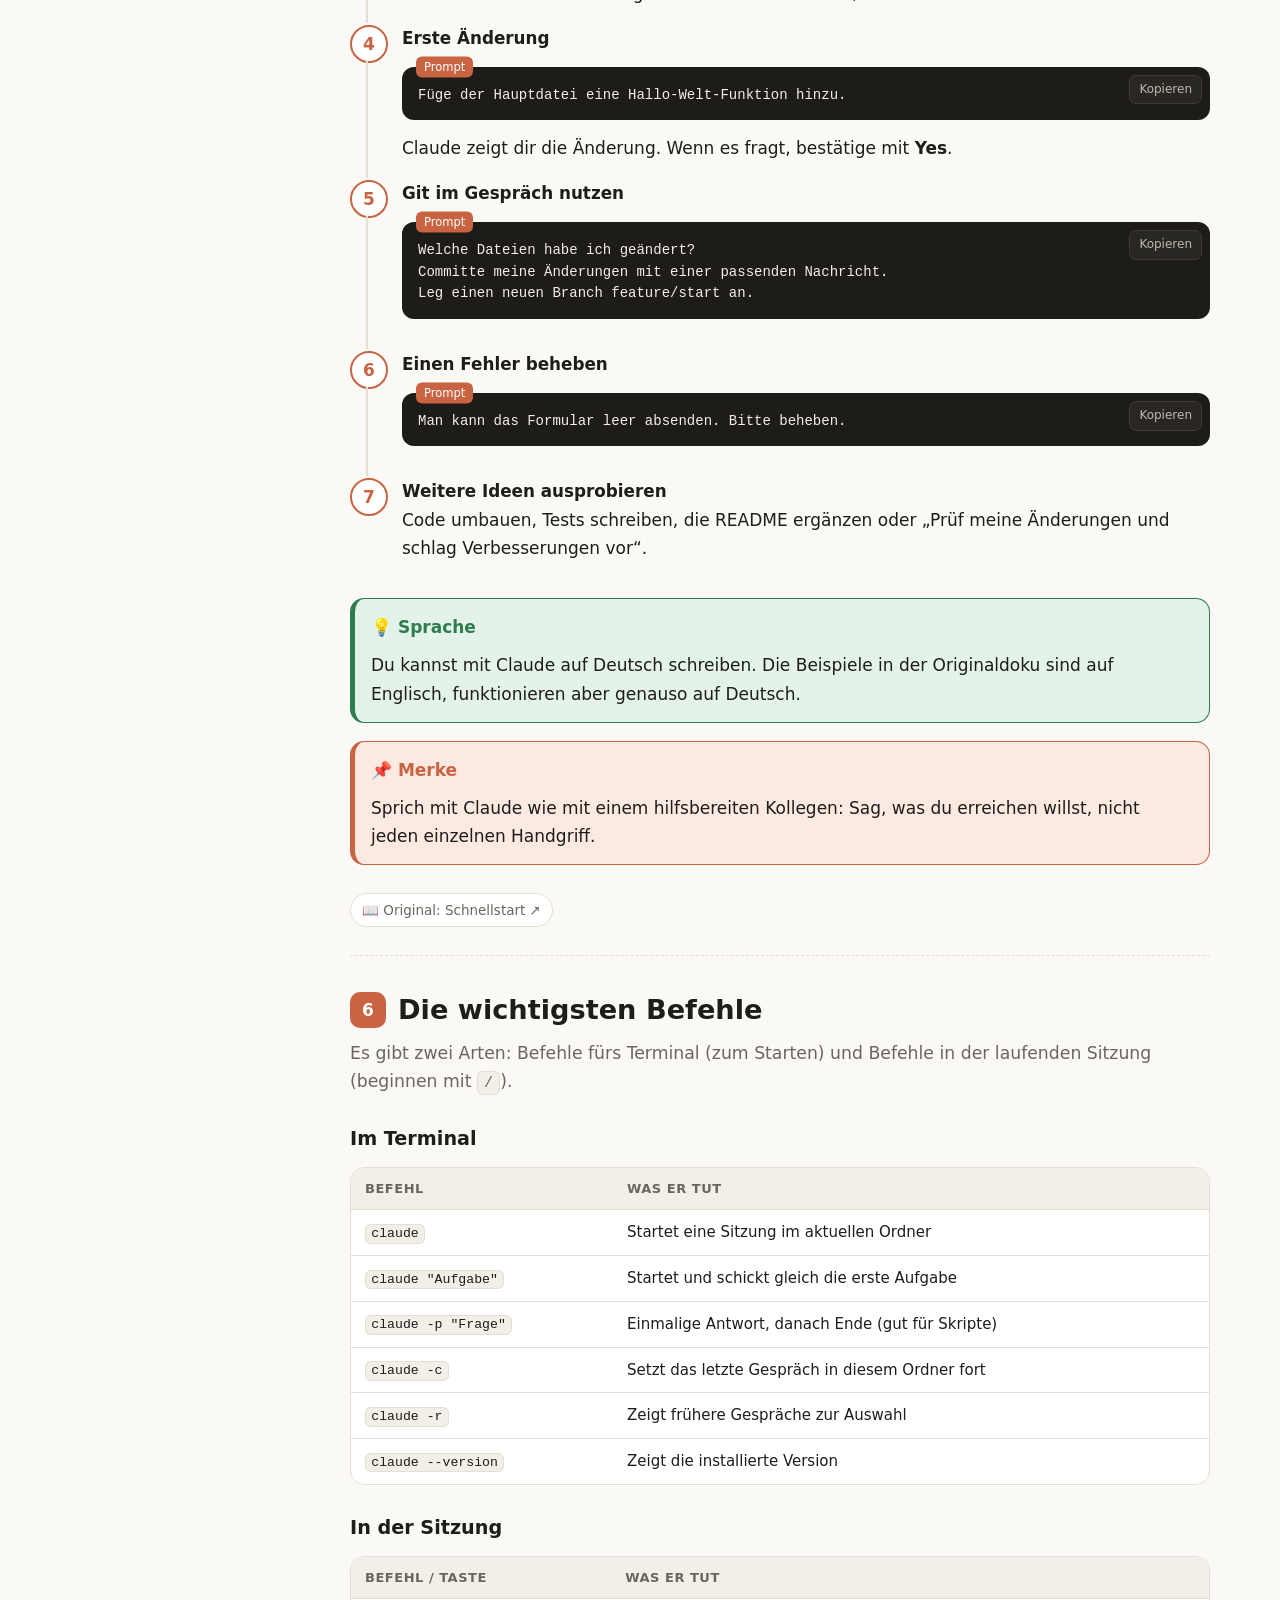
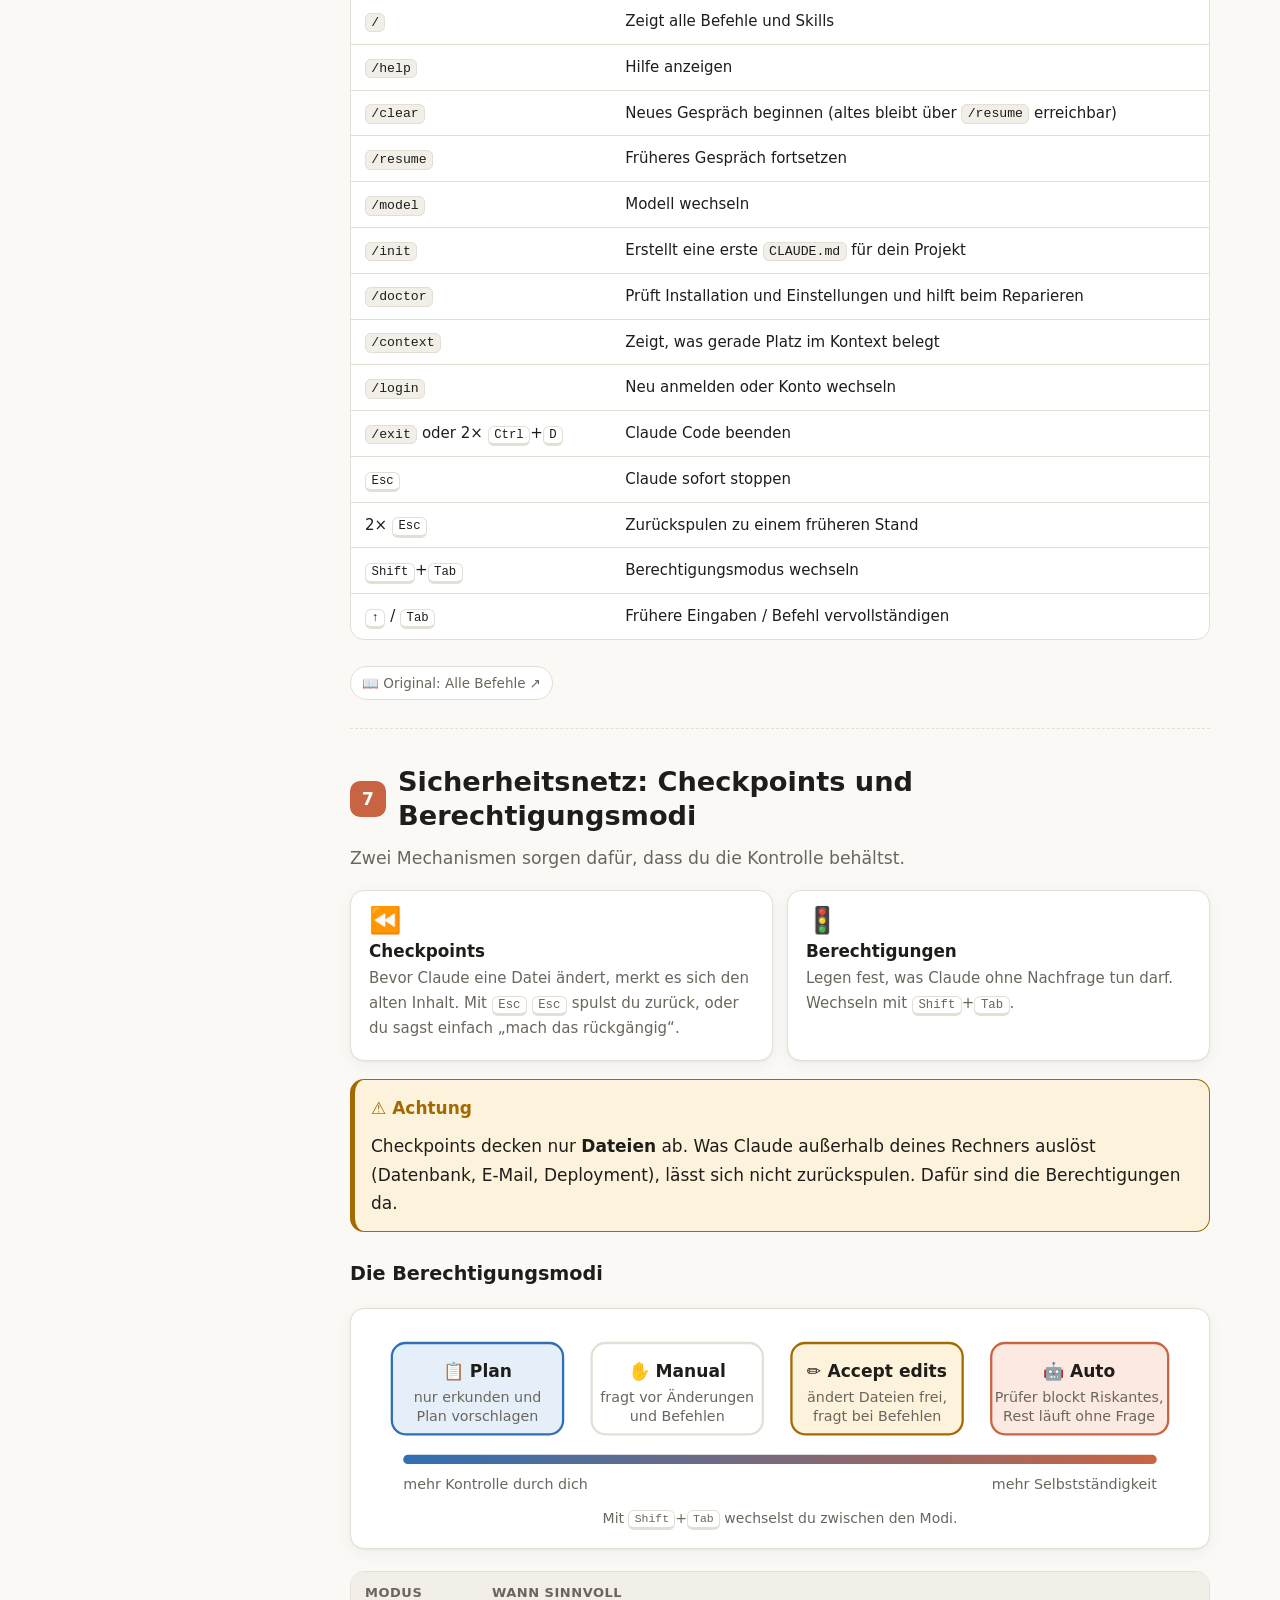
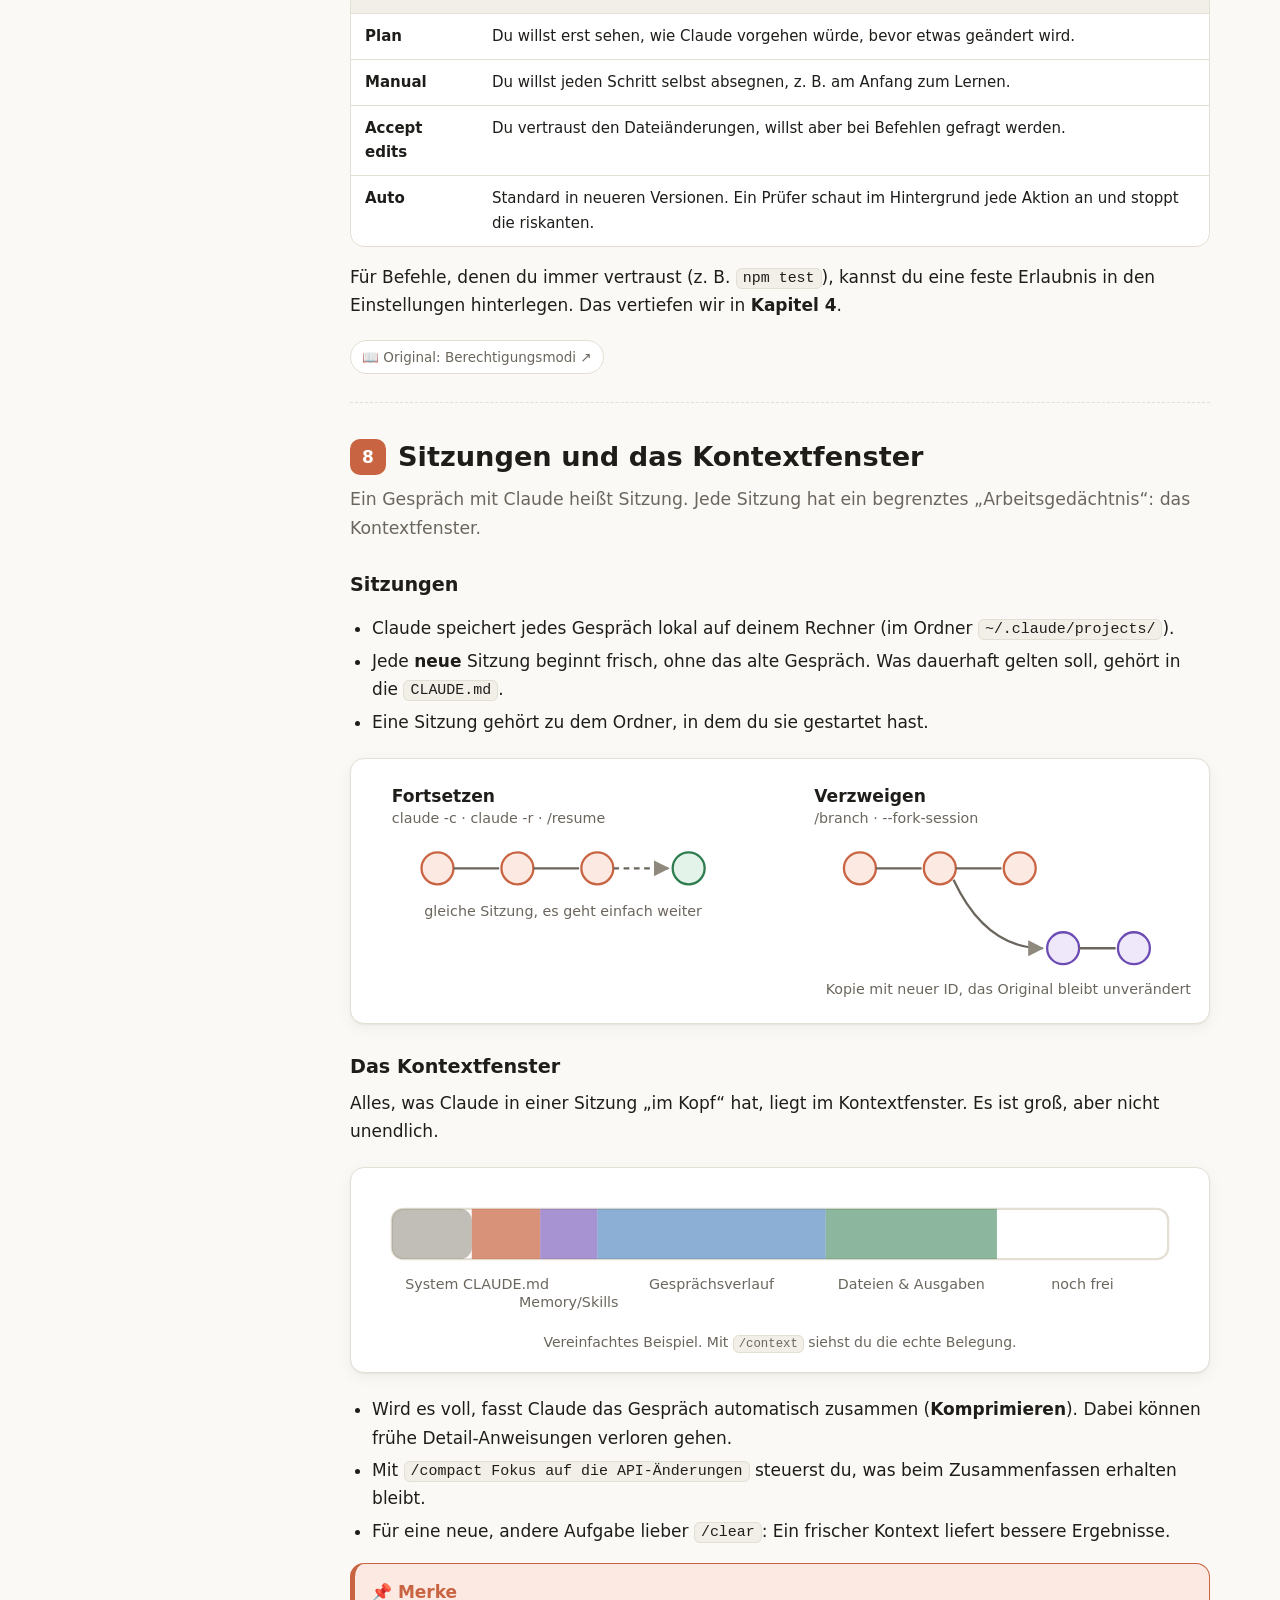
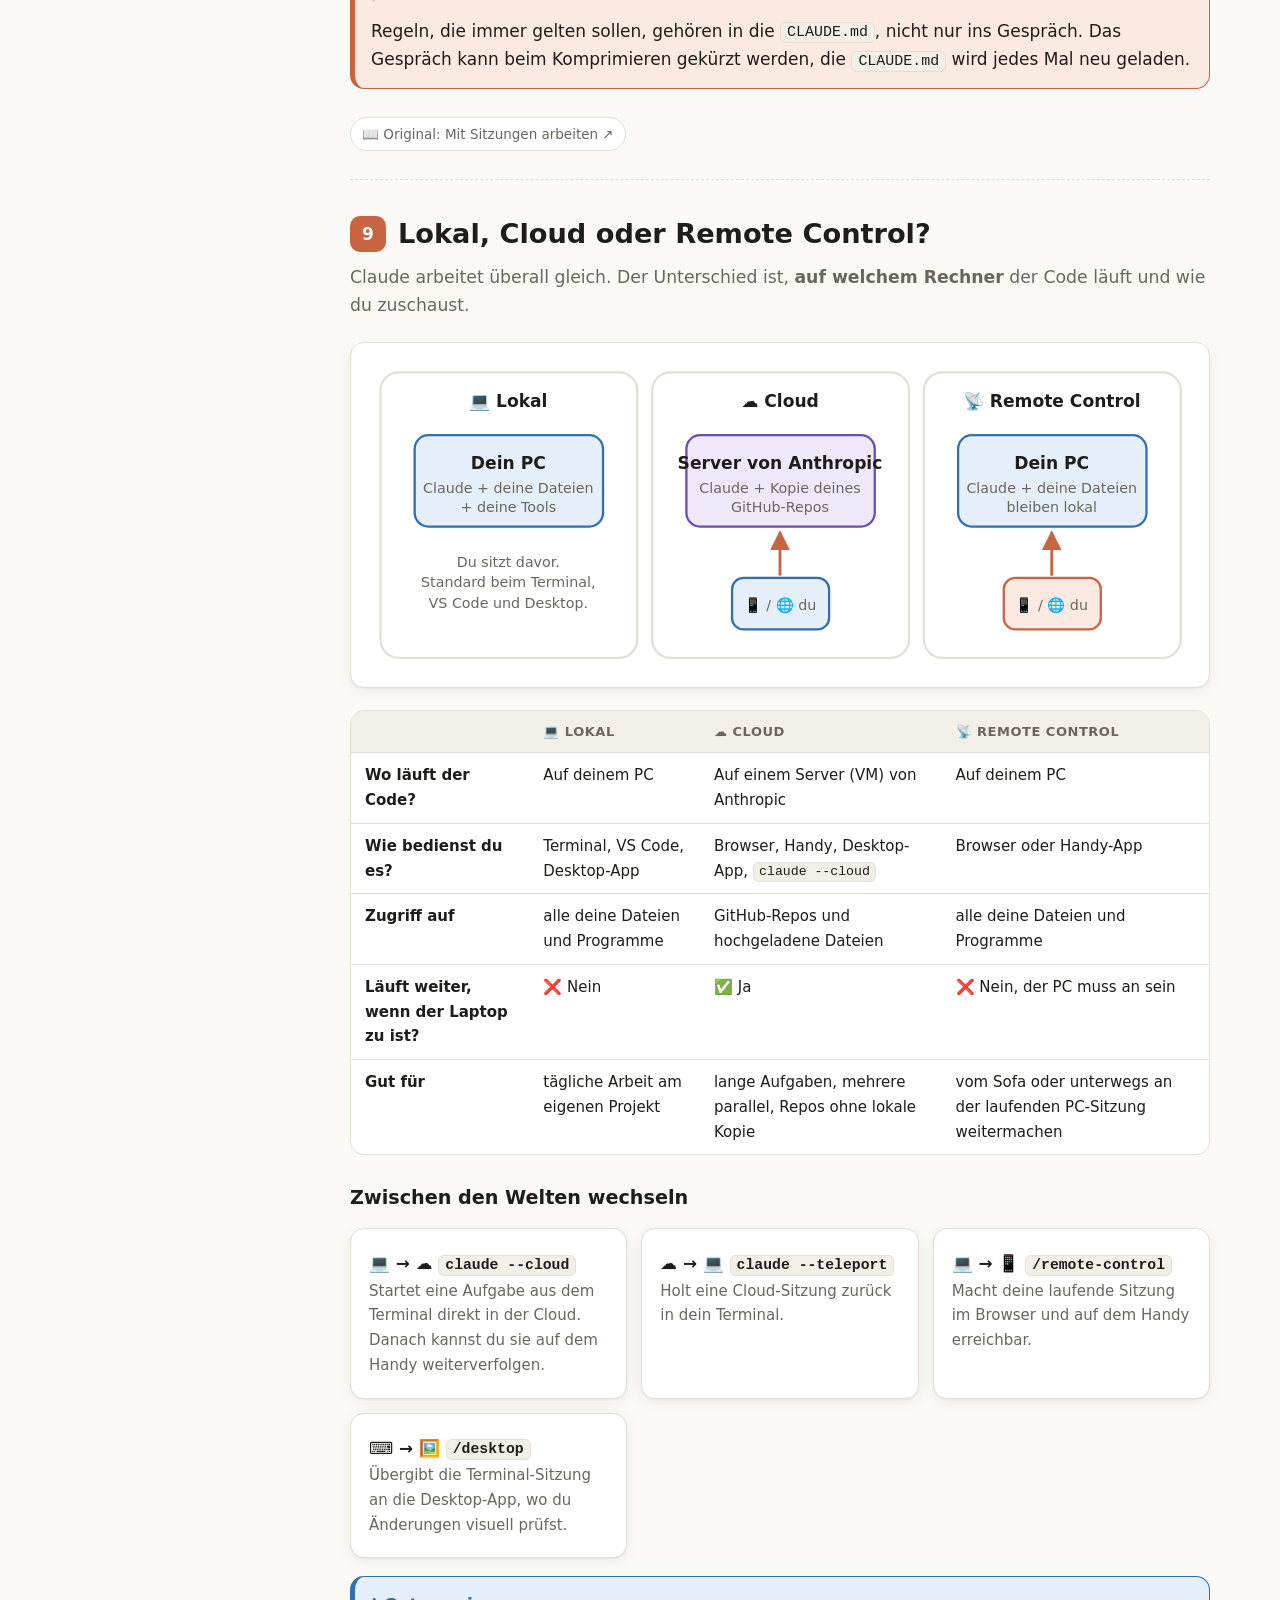
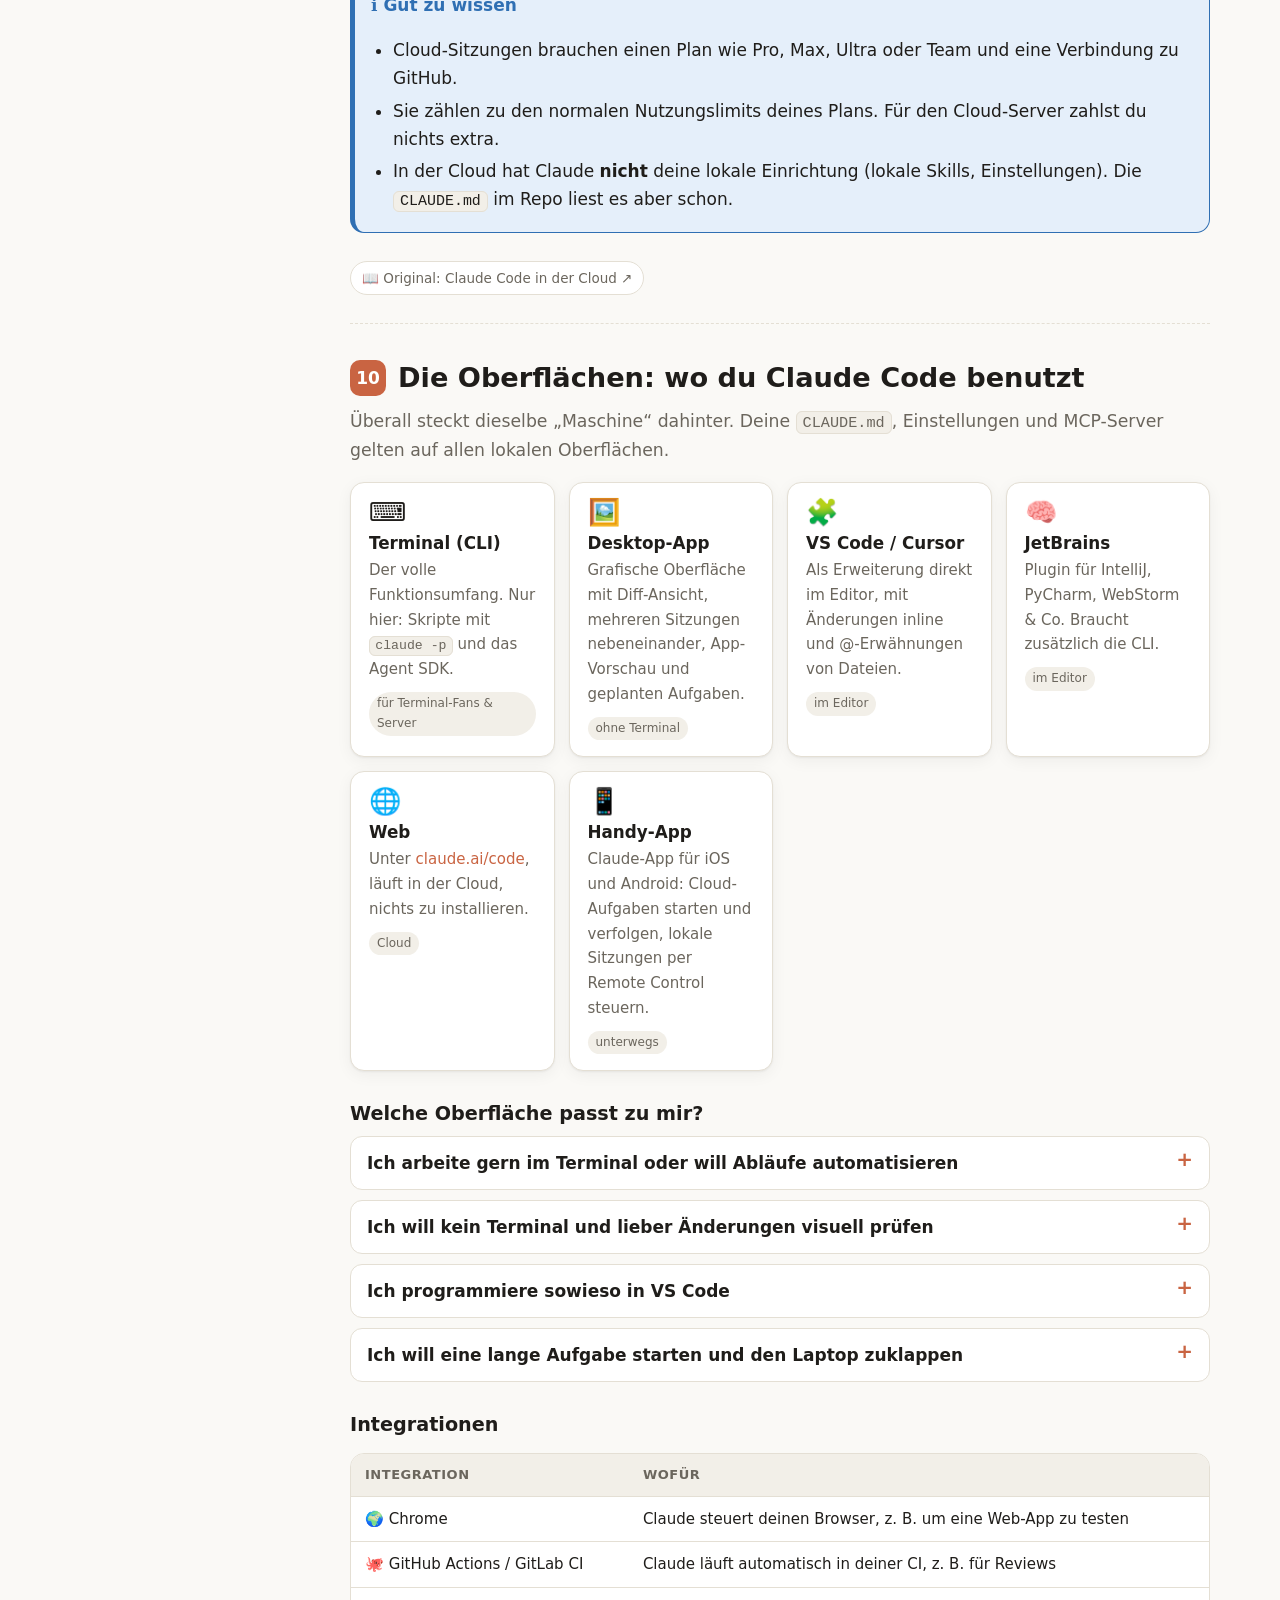
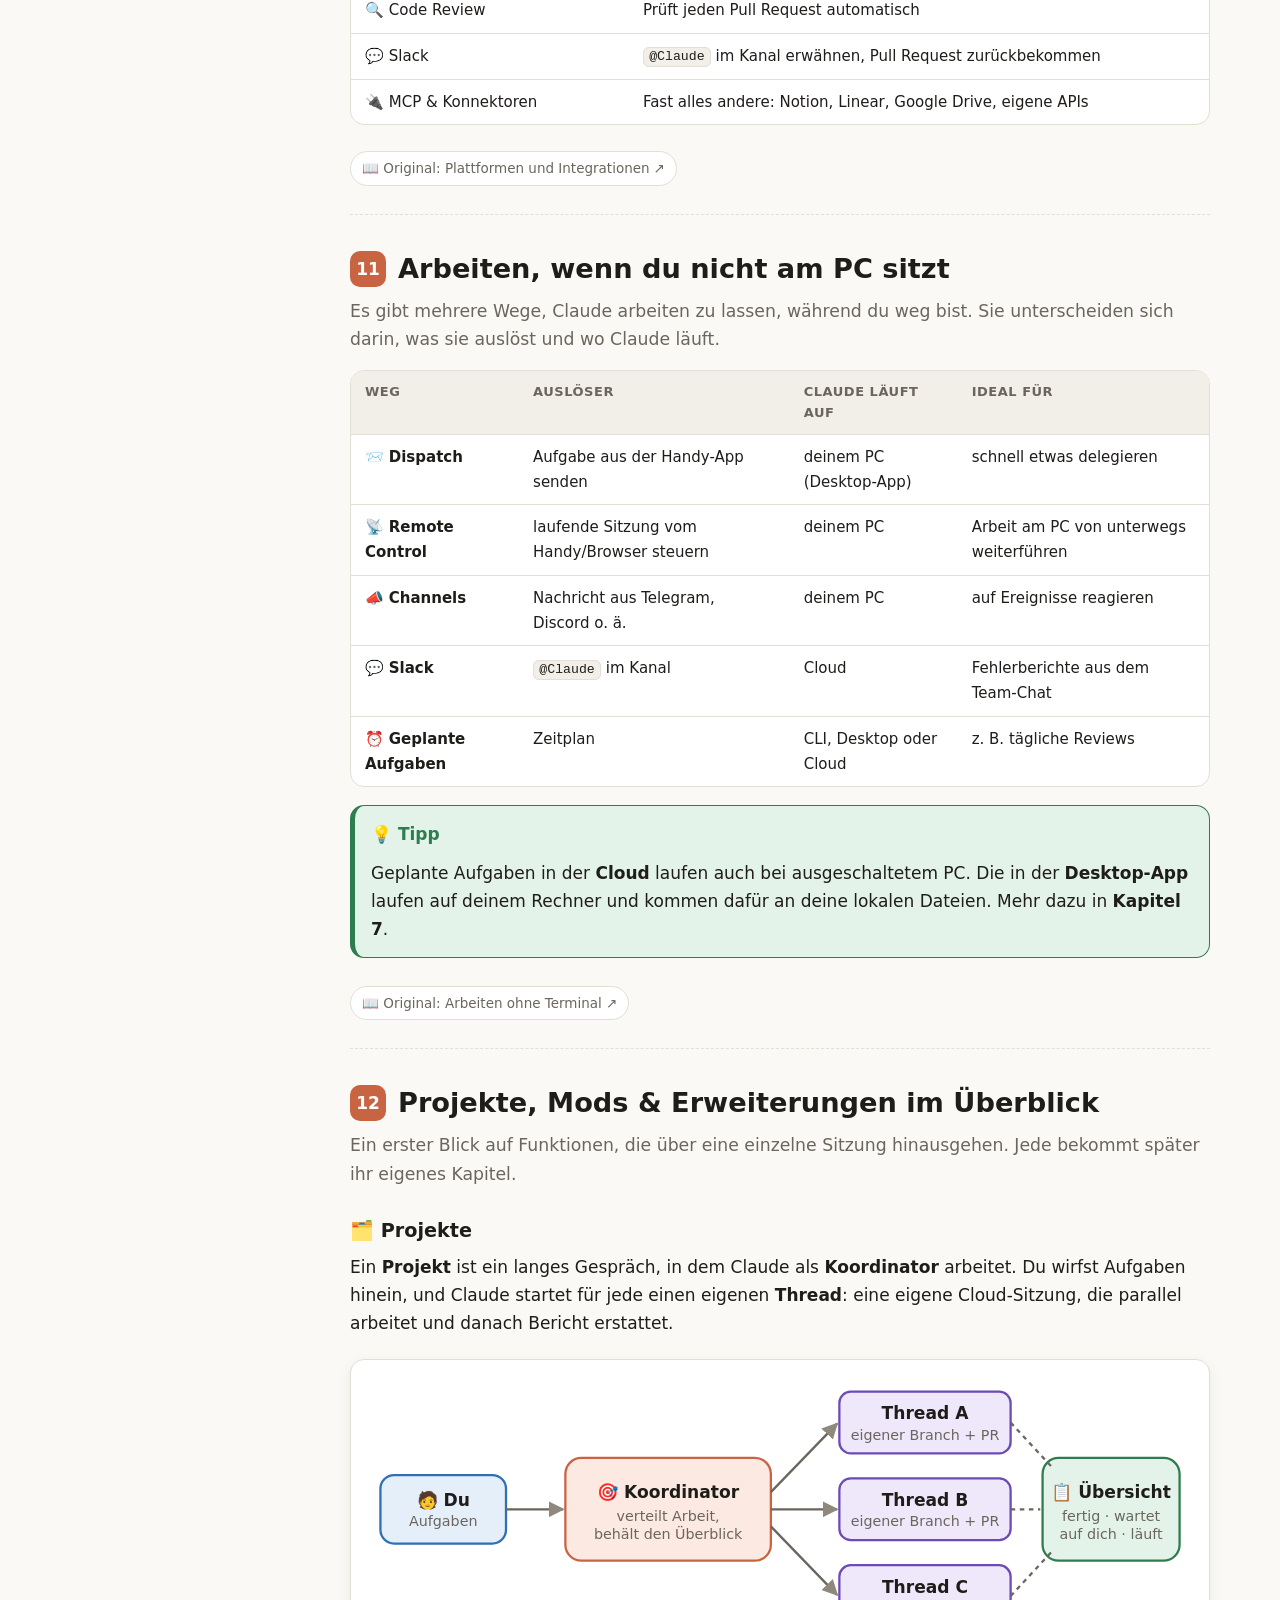
==== commit 45024c93: "feat: kapitel 2 richtig arbeiten Co-Authored-By: Claude Opus 5.5 <noreply@anthropic.com> Claude-Sess" ====
--- a/kapitel-1.html
+++ b/kapitel-1.html
@@ -28,7 +28,7 @@
   <h4>Kapitel</h4>
   <a href="index.html">🏠 Startseite</a>
   <a href="kapitel-1.html" class="current">1 · Grundlagen</a>
-  <a class="disabled">2 · Richtig arbeiten</a>
+  <a href="kapitel-2.html">2 · Richtig arbeiten</a>
   <a class="disabled">3 · Gedächtnis &amp; Kontext</a>
   <a class="disabled">4 · Sicherheit</a>
   <a class="disabled">5 · Erweitern</a>
@@ -712,7 +712,7 @@
 
 <nav class="chapter-nav">
   <a href="index.html"><small>← Zurück</small>Startseite</a>
-  <a class="next disabled"><small>Weiter →</small>Kapitel 2 · Richtig arbeiten (bald)</a>
+  <a class="next" href="kapitel-2.html"><small>Weiter →</small>Kapitel 2 · Richtig arbeiten</a>
 </nav>
 
 </div>
